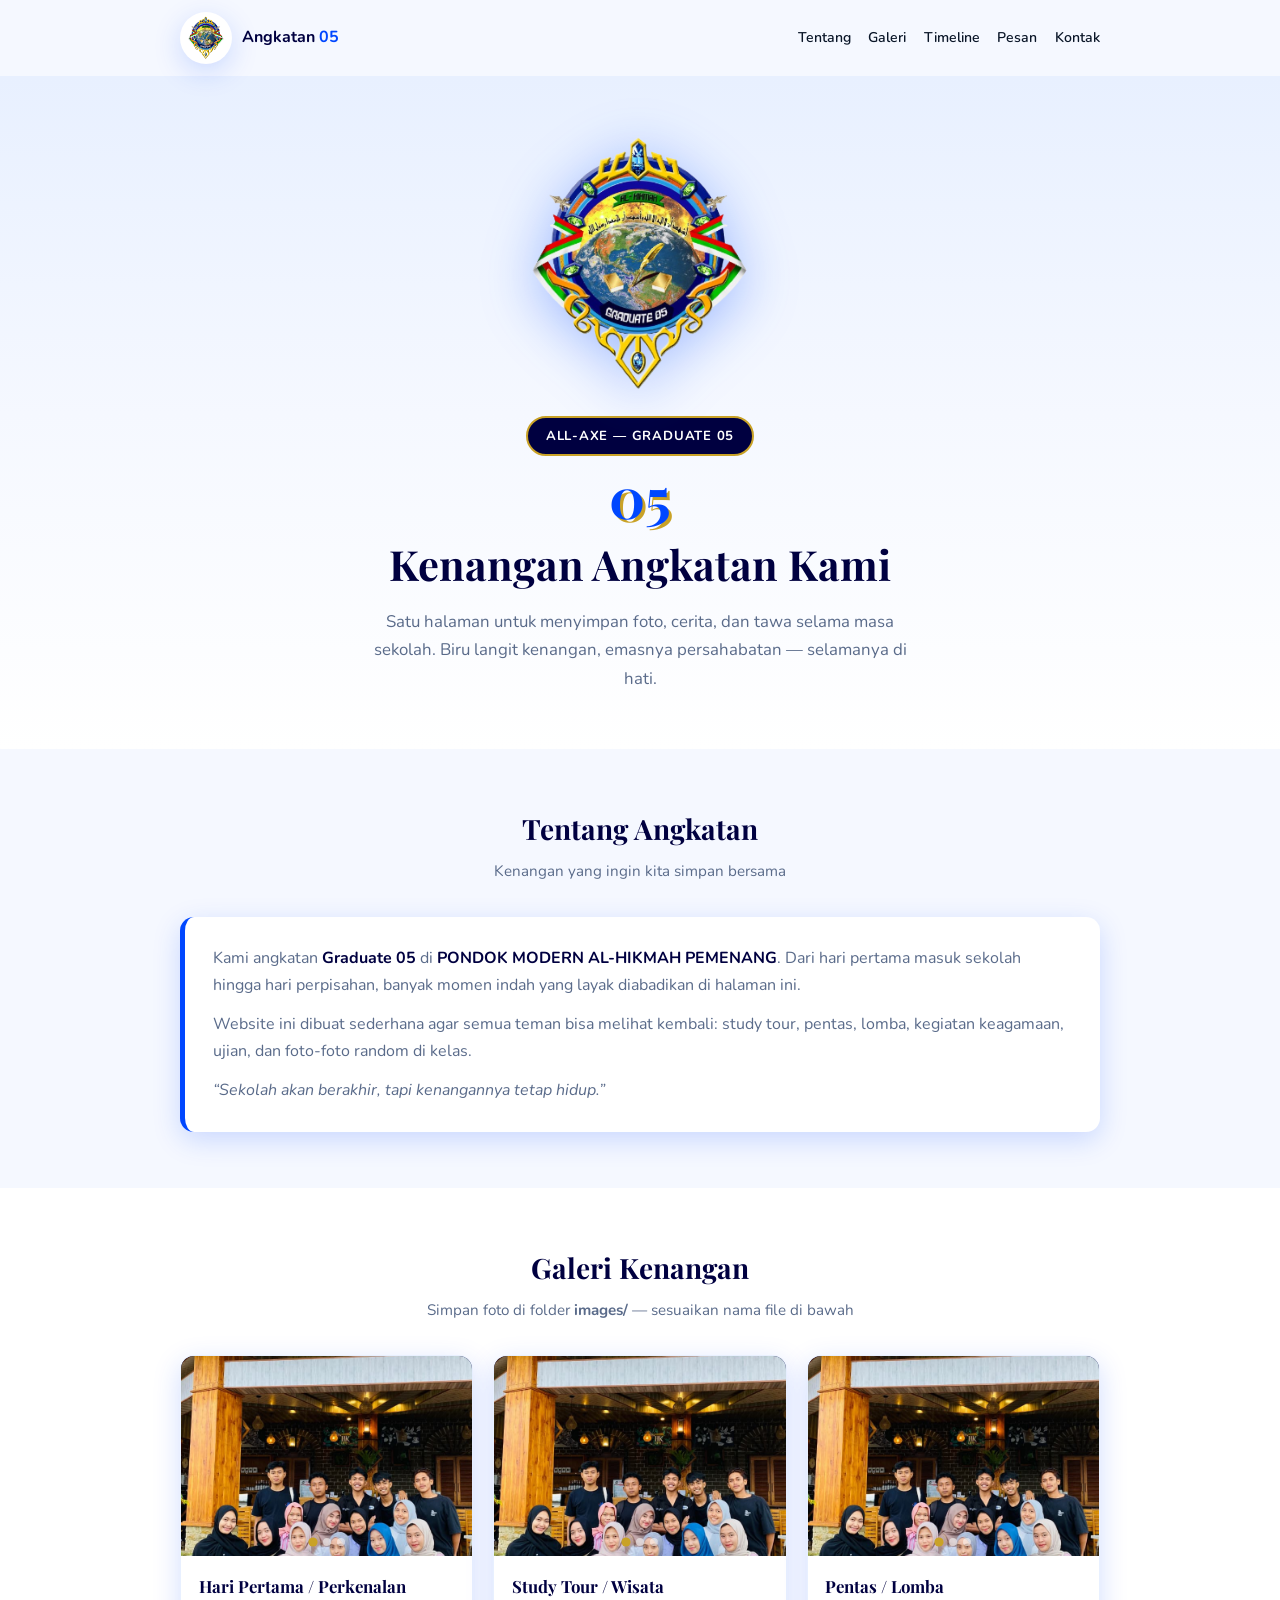
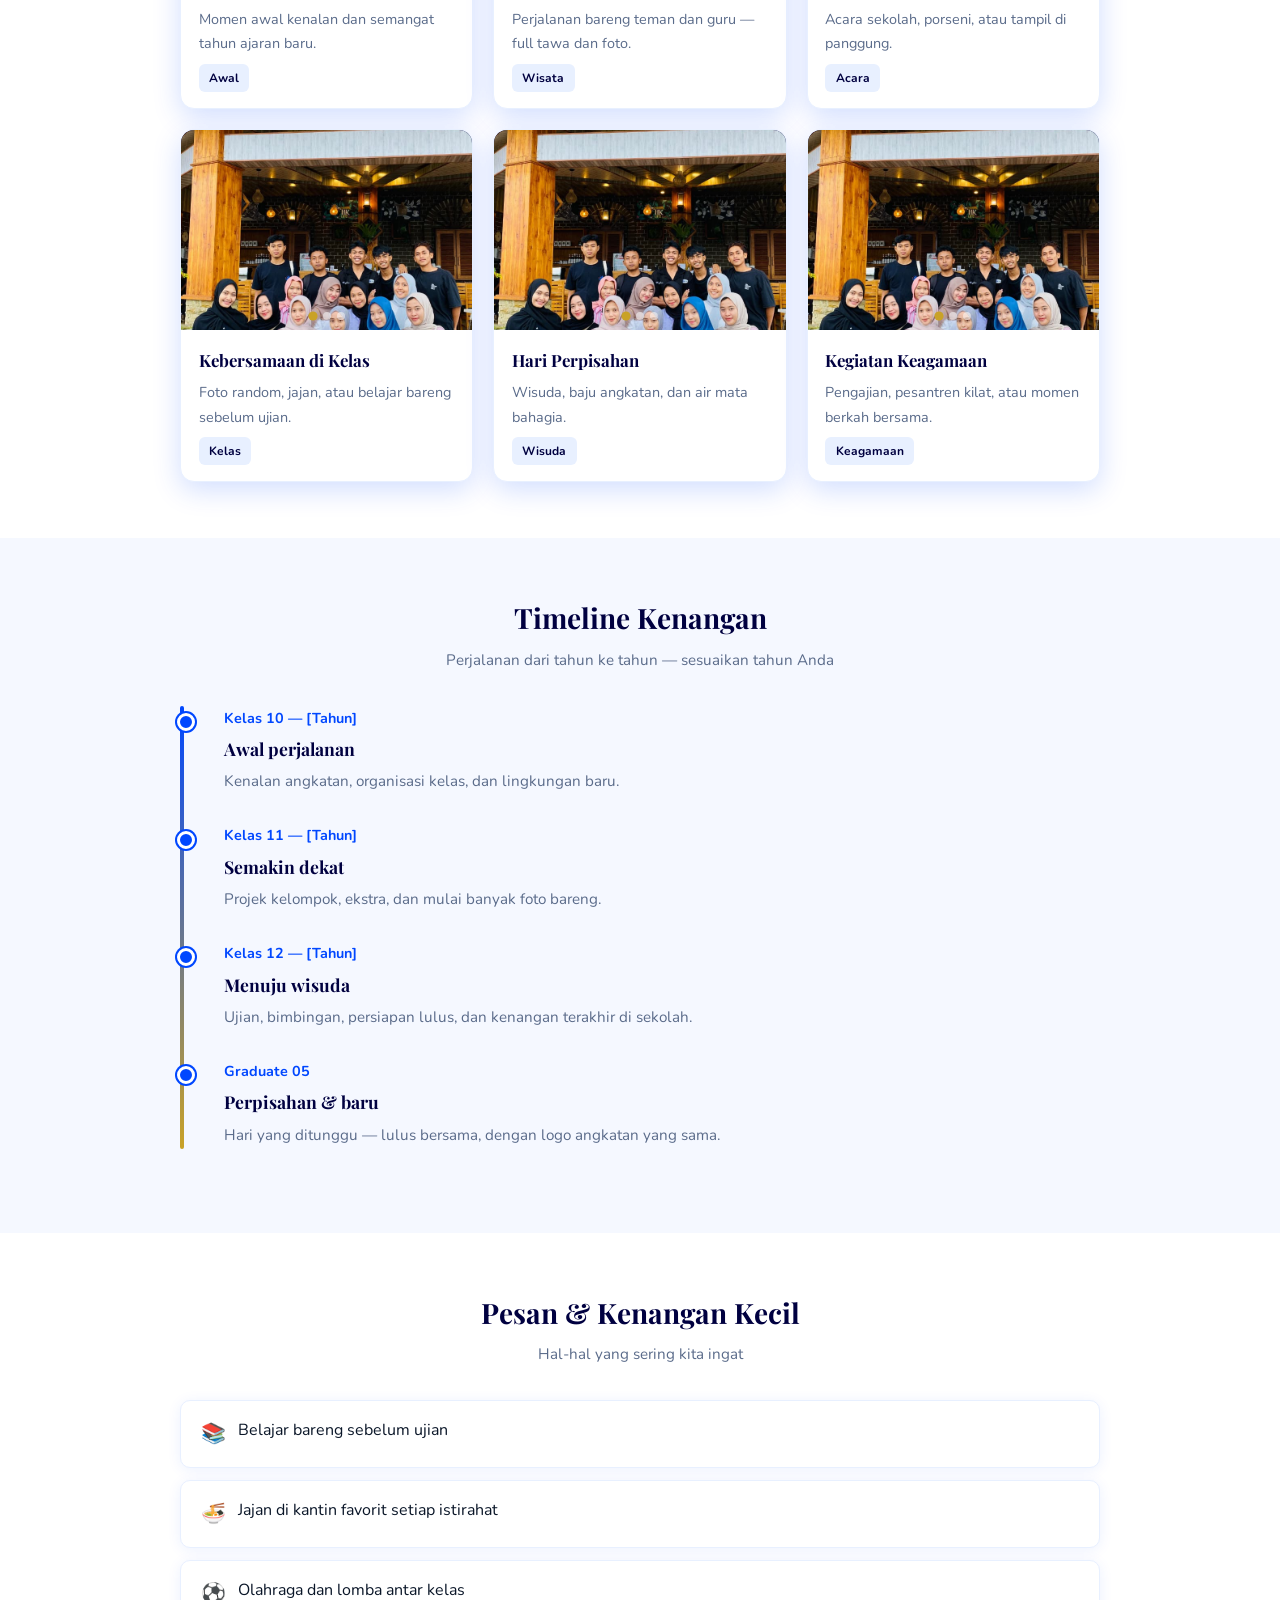
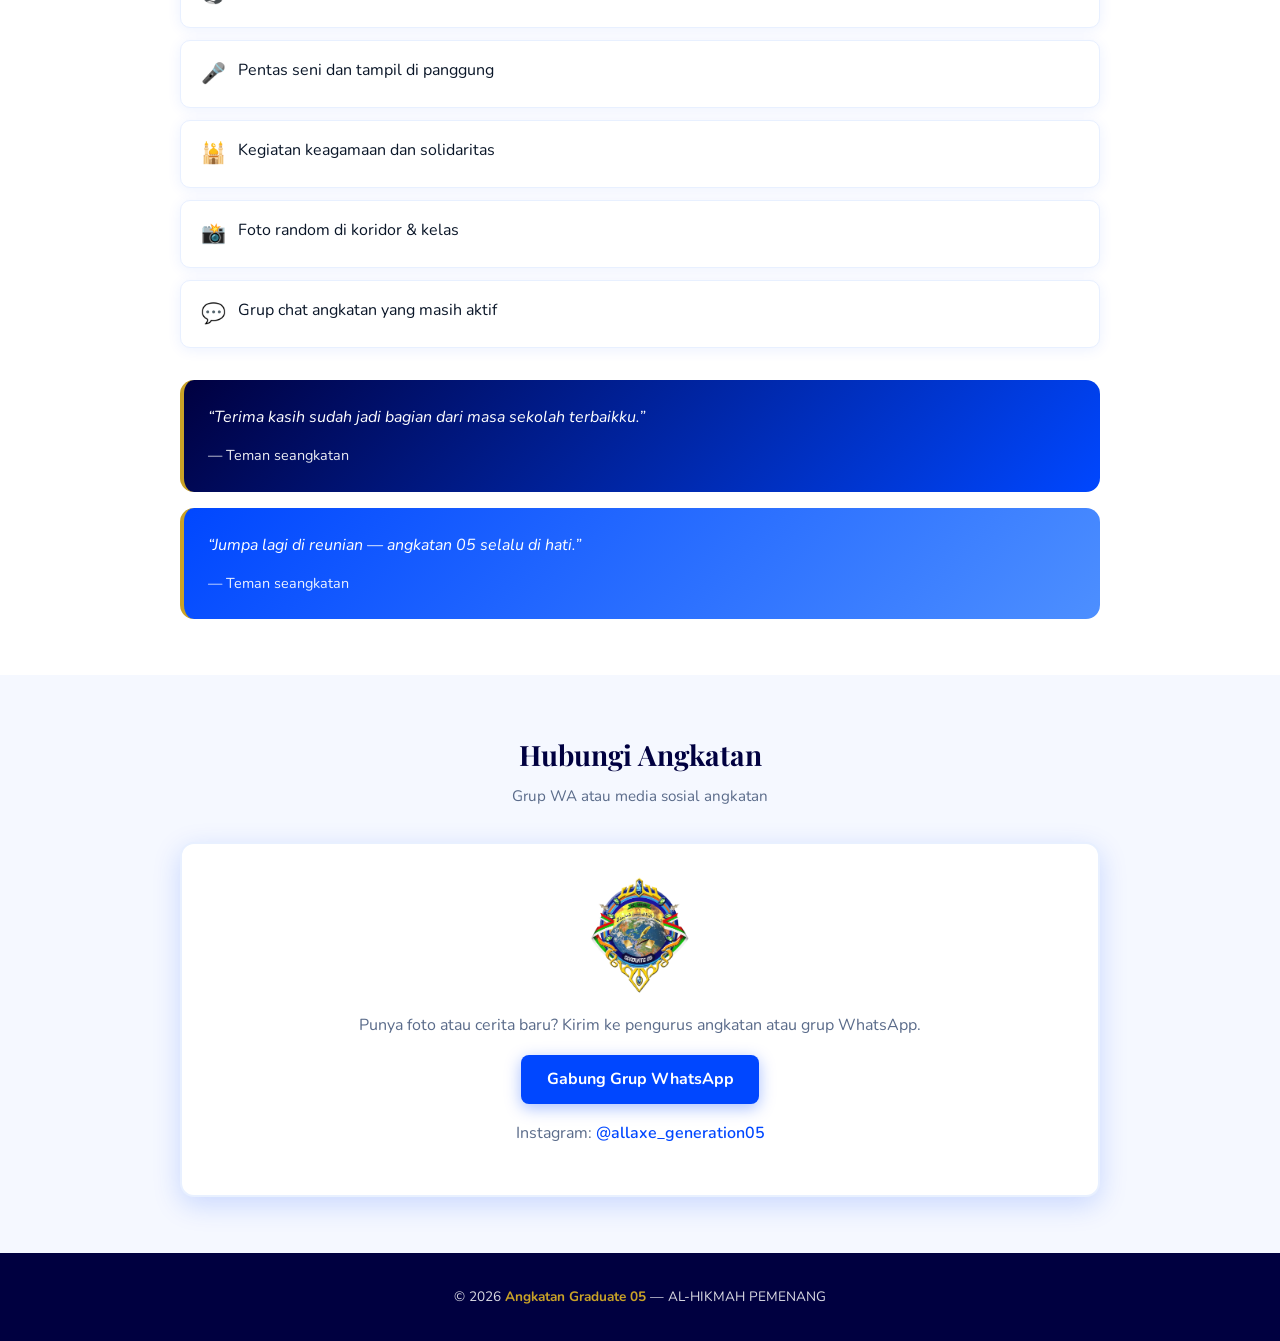
==== index.html @ dd049c87 "rename html to index" ====
<!DOCTYPE html>
<html lang="id">
<head>
  <meta charset="UTF-8" />
  <meta name="viewport" content="width=device-width, initial-scale=1.0" />
  <meta name="description" content="Kenangan Angkatan All-Axe Graduate 05" />
  <title>Kenangan Angkatan All Axe Graduate 05</title>
  <link rel="preconnect" href="https://fonts.googleapis.com" />
  <link rel="preconnect" href="https://fonts.gstatic.com" crossorigin />
  <link href="https://fonts.googleapis.com/css2?family=Playfair+Display:wght@600;700&family=Nunito:wght@400;600;700&display=swap" rel="stylesheet" />
  <style>
    :root {
      --biru-royal: #0047ff;
      --biru-royal-gelap: #0036c4;
      --biru-navy: #000040;
      --biru-muda: #e8f0ff;
      --emas: #c9a227;
      --putih: #ffffff;
      --krem: #f5f8ff;
      --teks: #0a1628;
      --abu: #5a6b8a;
      --bayang: 0 8px 28px rgba(0, 71, 255, 0.18);
      --radius: 14px;
    }

    * { box-sizing: border-box; margin: 0; padding: 0; }
    html { scroll-behavior: smooth; }
    body {
      font-family: "Nunito", system-ui, sans-serif;
      background: var(--krem);
      color: var(--teks);
      line-height: 1.7;
    }
    h1, h2, h3 { font-family: "Playfair Display", Georgia, serif; }
    img { max-width: 100%; display: block; }
    a { color: var(--biru-royal); text-decoration: none; font-weight: 600; }
    a:hover { color: var(--biru-royal-gelap); }

    .container { max-width: 960px; margin: 0 auto; padding: 0 1.25rem; }

    header {
      position: sticky;
      top: 0;
      z-index: 50;
      background: rgba(245, 248, 255, 0.96);
      backdrop-filter: blur(10px);
      border-bottom: 2px solid var(--biru-muda);
    }
    .nav-inner {
      display: flex;
      align-items: center;
      justify-content: space-between;
      padding: 0.75rem 1.25rem;
      max-width: 960px;
      margin: 0 auto;
      flex-wrap: wrap;
      gap: 0.75rem;
    }
    .logo-wrap {
      display: flex;
      align-items: center;
      gap: 0.65rem;
      text-decoration: none;
      color: var(--biru-navy);
    }
    .logo-img {
      width: 52px;
      height: 52px;
      object-fit: contain;
      border-radius: 50%;
      background: var(--putih);
      padding: 4px;
      box-shadow: var(--bayang);
    }
    .logo-text { font-weight: 700; font-size: 1rem; }
    .logo-text strong { color: var(--biru-royal); }
    nav { display: flex; gap: 1.1rem; flex-wrap: wrap; }
    nav a { font-size: 0.88rem; color: var(--teks); font-weight: 600; }
    nav a:hover { color: var(--biru-royal); }

    .hero {
      text-align: center;
      padding: 3.5rem 1.25rem 3.5rem;
      background: linear-gradient(180deg, var(--biru-muda) 0%, var(--krem) 50%, var(--putih) 100%);
    }
    .hero-logo-wrap {
      margin: 0 auto 1.25rem;
      width: min(220px, 60vw);
    }
    .hero-logo {
      width: 100%;
      height: auto;
      object-fit: contain;
      filter: drop-shadow(0 10px 28px rgba(0, 71, 255, 0.35));
    }
    .hero .badge {
      display: inline-block;
      background: var(--biru-navy);
      color: var(--putih);
      padding: 0.4rem 1.1rem;
      border-radius: 999px;
      font-size: 0.82rem;
      font-weight: 700;
      letter-spacing: 0.06em;
      margin-bottom: 0.75rem;
      border: 2px solid var(--emas);
    }
    .hero .tahun {
      font-size: 3.5rem;
      font-weight: 700;
      color: var(--biru-royal);
      text-shadow: 3px 3px 0 var(--emas);
      line-height: 1;
      margin-bottom: 0.35rem;
      font-family: "Playfair Display", serif;
    }
    .hero h1 {
      font-size: clamp(1.85rem, 5vw, 2.6rem);
      color: var(--biru-navy);
      margin-bottom: 0.5rem;
    }
    .hero .sub {
      font-size: 1.05rem;
      color: var(--abu);
      max-width: 540px;
      margin: 0 auto;
    }

    section { padding: 3.5rem 0; }
    section.alt { background: var(--putih); }
    .section-head { text-align: center; margin-bottom: 2rem; }
    .section-head h2 {
      font-size: 1.75rem;
      color: var(--biru-navy);
      margin-bottom: 0.35rem;
    }
    .section-head p { color: var(--abu); font-size: 0.95rem; }

    .intro {
      background: var(--putih);
      padding: 1.75rem;
      border-radius: var(--radius);
      box-shadow: var(--bayang);
      border-left: 5px solid var(--biru-royal);
    }
    .intro p { margin-bottom: 0.75rem; color: var(--abu); }
    .intro p:last-child { margin-bottom: 0; }
    .intro strong { color: var(--biru-navy); }

    .gallery {
      display: grid;
      grid-template-columns: repeat(auto-fill, minmax(260px, 1fr));
      gap: 1.25rem;
    }
    .memory-card {
      background: var(--putih);
      border-radius: var(--radius);
      overflow: hidden;
      box-shadow: var(--bayang);
      border: 1px solid var(--biru-muda);
      transition: transform 0.2s;
    }
    .memory-card:hover { transform: translateY(-5px); }

    /* 1 foto (article biasa) */
    .memory-card > img {
      width: 100%;
      height: 200px;
      object-fit: cover;
      background: var(--biru-muda);
    }

    /* Slider otomatis — foto berganti sendiri */
    .slider-auto {
      position: relative;
      height: 200px;
      background: var(--biru-navy);
      overflow: hidden;
    }
    .slider-auto img {
      position: absolute;
      inset: 0;
      width: 100%;
      height: 100%;
      object-fit: cover;
      opacity: 0;
      transition: opacity 0.8s ease-in-out;
    }
    .slider-auto img.active {
      opacity: 1;
    }
    .slider-dots {
      position: absolute;
      bottom: 10px;
      left: 0;
      right: 0;
      display: flex;
      justify-content: center;
      gap: 6px;
      z-index: 2;
    }
    .slider-dots span {
      width: 8px;
      height: 8px;
      border-radius: 50%;
      background: rgba(255, 255, 255, 0.5);
      transition: background 0.3s;
    }
    .slider-dots span.active {
      background: var(--emas);
      transform: scale(1.15);
    }

    .memory-card .body { padding: 1rem 1.1rem; }
    .memory-card h3 {
      font-size: 1.05rem;
      color: var(--biru-navy);
      margin-bottom: 0.35rem;
    }
    .memory-card p { font-size: 0.9rem; color: var(--abu); }
    .memory-card .tag {
      display: inline-block;
      margin-top: 0.5rem;
      font-size: 0.75rem;
      background: var(--biru-muda);
      color: var(--biru-navy);
      padding: 0.25rem 0.65rem;
      border-radius: 6px;
      font-weight: 700;
    }

    .timeline { position: relative; padding-left: 1.5rem; }
    .timeline::before {
      content: "";
      position: absolute;
      left: 0;
      top: 0;
      bottom: 0;
      width: 4px;
      background: linear-gradient(var(--biru-royal), var(--emas));
      border-radius: 4px;
    }
    .timeline-item {
      position: relative;
      margin-bottom: 1.75rem;
      padding-left: 1.25rem;
    }
    .timeline-item::before {
      content: "";
      position: absolute;
      left: -1.7rem;
      top: 0.45rem;
      width: 12px;
      height: 12px;
      background: var(--biru-royal);
      border: 3px solid var(--putih);
      border-radius: 50%;
      box-shadow: 0 0 0 2px var(--biru-royal);
    }
    .timeline-item .year {
      font-weight: 700;
      color: var(--biru-royal);
      font-size: 0.9rem;
      margin-bottom: 0.25rem;
    }
    .timeline-item h3 {
      font-size: 1.1rem;
      color: var(--biru-navy);
      margin-bottom: 0.35rem;
    }
    .timeline-item p { color: var(--abu); font-size: 0.95rem; }

    .list-memories { list-style: none; display: grid; gap: 0.75rem; }
    .list-memories li {
      background: var(--putih);
      padding: 1rem 1.25rem;
      border-radius: 10px;
      box-shadow: 0 2px 14px rgba(0, 71, 255, 0.08);
      display: flex;
      gap: 0.75rem;
      align-items: flex-start;
      border: 1px solid var(--biru-muda);
    }
    .list-memories .icon { font-size: 1.25rem; flex-shrink: 0; }

    .quotes { display: grid; gap: 1rem; margin-top: 2rem; }
    .quote-box {
      background: linear-gradient(135deg, var(--biru-navy) 0%, var(--biru-royal) 100%);
      color: var(--putih);
      padding: 1.5rem;
      border-radius: var(--radius);
      font-style: italic;
      border-left: 4px solid var(--emas);
    }
    .quote-box.alt {
      background: linear-gradient(135deg, var(--biru-royal) 0%, #4d8fff 100%);
    }
    .quote-box cite {
      display: block;
      margin-top: 0.75rem;
      font-style: normal;
      font-size: 0.9rem;
      opacity: 0.92;
    }

    .contact-box {
      text-align: center;
      background: var(--putih);
      padding: 2rem;
      border-radius: var(--radius);
      box-shadow: var(--bayang);
      border: 2px solid var(--biru-muda);
    }
    .contact-box p { color: var(--abu); margin-bottom: 1rem; }
    .contact-logo {
      width: 100px;
      margin: 0 auto 1rem;
      opacity: 0.95;
    }
    .btn {
      display: inline-block;
      background: var(--biru-royal);
      color: var(--putih);
      padding: 0.7rem 1.6rem;
      border-radius: 8px;
      font-weight: 700;
      box-shadow: 0 4px 16px rgba(0, 71, 255, 0.35);
    }
    .btn:hover {
      background: var(--biru-royal-gelap);
      color: var(--putih);
      text-decoration: none;
    }

    footer {
      text-align: center;
      padding: 2rem 1rem;
      font-size: 0.85rem;
      background: var(--biru-navy);
      color: rgba(255,255,255,0.85);
    }
    footer strong { color: var(--emas); }
  </style>
</head>
<body>

  <header>
    <div class="nav-inner">
      <a href="#" class="logo-wrap">
        <img src="logo2.png" alt="Logo All-Axe Graduate 05" class="logo-img" />
        <span class="logo-text">Angkatan <strong>05</strong></span>
      </a>
      <nav>
        <a href="#tentang">Tentang</a>
        <a href="#galeri">Galeri</a>
        <a href="#timeline">Timeline</a>
        <a href="#pesan">Pesan</a>
        <a href="#kontak">Kontak</a>
      </nav>
    </div>
  </header>

  <section class="hero">
    <div class="hero-logo-wrap">
      <img src="logo2.png" alt="Logo All-Axe Graduate 05" class="hero-logo" />
    </div>
    <span class="badge">ALL-AXE — GRADUATE 05</span>
    <p class="tahun">05</p>
    <h1>Kenangan Angkatan Kami</h1>
    <p class="sub">
      Satu halaman untuk menyimpan foto, cerita, dan tawa selama masa sekolah.
      Biru langit kenangan, emasnya persahabatan — selamanya di hati.
    </p>
  </section>

  <section id="tentang">
    <div class="container">
      <div class="section-head">
        <h2>Tentang Angkatan</h2>
        <p>Kenangan yang ingin kita simpan bersama</p>
      </div>
      <div class="intro">
        <p>
          Kami angkatan <strong>Graduate 05</strong> di <strong>PONDOK MODERN AL-HIKMAH PEMENANG</strong>.
          Dari hari pertama masuk sekolah hingga hari perpisahan, banyak momen indah
          yang layak diabadikan di halaman ini.
        </p>
        <p>
          Website ini dibuat sederhana agar semua teman bisa melihat kembali:
          study tour, pentas, lomba, kegiatan keagamaan, ujian, dan foto-foto random di kelas.
        </p>
        <p><em>“Sekolah akan berakhir, tapi kenangannya tetap hidup.”</em></p>
      </div>
    </div>
  </section>

  <section id="galeri" class="alt">
    <div class="container">
      <div class="section-head">
        <h2>Galeri Kenangan</h2>
        <p>Simpan foto di folder <strong>images/</strong> — sesuaikan nama file di bawah</p>
      </div>
      <div class="gallery">

        <article class="memory-card">
          <div class="slider-auto" data-slider-auto data-interval="3000">
            <img src="tourims.jpeg" alt="Study tour 1" class="active" />
            <img src="bukber.jpeg" alt="Study tour 2" />
            <img src="graduate.jpeg" alt="Study tour 3" />
            <div class="slider-dots"></div>
          </div>
          <div class="body">
            <h3>Hari Pertama / Perkenalan</h3>
            <p>Momen awal kenalan dan semangat tahun ajaran baru.</p>
            <span class="tag">Awal</span>
          </div>
        </article>

        <!-- Study Tour: foto berganti sendiri setiap 3 detik -->
        <article class="memory-card">
          <div class="slider-auto" data-slider-auto data-interval="3000">
            <img src="tourims.jpeg" alt="Study tour 1" class="active" />
            <img src="bukber.jpeg" alt="Study tour 2" />
            <img src="graduate.jpeg" alt="Study tour 3" />
            <div class="slider-dots"></div>
          </div>
          <div class="body">
            <h3>Study Tour / Wisata</h3>
            <p>Perjalanan bareng teman dan guru — full tawa dan foto.</p>
            <span class="tag">Wisata</span>
          </div>
        </article>

        <article class="memory-card">
          <div class="slider-auto" data-slider-auto data-interval="3000">
            <img src="tourims.jpeg" alt="Study tour 1" class="active" />
            <img src="bukber.jpeg" alt="Study tour 2" />
            <img src="graduate.jpeg" alt="Study tour 3" />
            <div class="slider-dots"></div>
          </div>
          <div class="body">
            <h3>Pentas / Lomba</h3>
            <p>Acara sekolah, porseni, atau tampil di panggung.</p>
            <span class="tag">Acara</span>
          </div>
        </article>

        <article class="memory-card">
          <div class="slider-auto" data-slider-auto data-interval="3000">
            <img src="tourims.jpeg" alt="Study tour 1" class="active" />
            <img src="bukber.jpeg" alt="Study tour 2" />
            <img src="graduate.jpeg" alt="Study tour 3" />
            <div class="slider-dots"></div>
          </div>
          <div class="body">
            <h3>Kebersamaan di Kelas</h3>
            <p>Foto random, jajan, atau belajar bareng sebelum ujian.</p>
            <span class="tag">Kelas</span>
          </div>
        </article>

        <article class="memory-card">
          <div class="slider-auto" data-slider-auto data-interval="3000">
            <img src="tourims.jpeg" alt="Study tour 1" class="active" />
            <img src="bukber.jpeg" alt="Study tour 2" />
            <img src="graduate.jpeg" alt="Study tour 3" />
            <div class="slider-dots"></div>
          </div>
          <div class="body">
            <h3>Hari Perpisahan</h3>
            <p>Wisuda, baju angkatan, dan air mata bahagia.</p>
            <span class="tag">Wisuda</span>
          </div>
        </article>

        <article class="memory-card">
          <div class="slider-auto" data-slider-auto data-interval="3000">
            <img src="tourims.jpeg" alt="Study tour 1" class="active" />
            <img src="bukber.jpeg" alt="Study tour 2" />
            <img src="graduate.jpeg" alt="Study tour 3" />
            <div class="slider-dots"></div>
          </div>
          <div class="body">
            <h3>Kegiatan Keagamaan</h3>
            <p>Pengajian, pesantren kilat, atau momen berkah bersama.</p>
            <span class="tag">Keagamaan</span>
          </div>
        </article>

      </div>
    </div>
  </section>

  <section id="timeline">
    <div class="container">
      <div class="section-head">
        <h2>Timeline Kenangan</h2>
        <p>Perjalanan dari tahun ke tahun — sesuaikan tahun Anda</p>
      </div>
      <div class="timeline">
        <div class="timeline-item">
          <div class="year">Kelas 10 — [Tahun]</div>
          <h3>Awal perjalanan</h3>
          <p>Kenalan angkatan, organisasi kelas, dan lingkungan baru.</p>
        </div>
        <div class="timeline-item">
          <div class="year">Kelas 11 — [Tahun]</div>
          <h3>Semakin dekat</h3>
          <p>Projek kelompok, ekstra, dan mulai banyak foto bareng.</p>
        </div>
        <div class="timeline-item">
          <div class="year">Kelas 12 — [Tahun]</div>
          <h3>Menuju wisuda</h3>
          <p>Ujian, bimbingan, persiapan lulus, dan kenangan terakhir di sekolah.</p>
        </div>
        <div class="timeline-item">
          <div class="year">Graduate 05</div>
          <h3>Perpisahan &amp; baru</h3>
          <p>Hari yang ditunggu — lulus bersama, dengan logo angkatan yang sama.</p>
        </div>
      </div>
    </div>
  </section>

  <section id="pesan" class="alt">
    <div class="container">
      <div class="section-head">
        <h2>Pesan &amp; Kenangan Kecil</h2>
        <p>Hal-hal yang sering kita ingat</p>
      </div>
      <ul class="list-memories">
        <li><span class="icon">📚</span> Belajar bareng sebelum ujian</li>
        <li><span class="icon">🍜</span> Jajan di kantin favorit setiap istirahat</li>
        <li><span class="icon">⚽</span> Olahraga dan lomba antar kelas</li>
        <li><span class="icon">🎤</span> Pentas seni dan tampil di panggung</li>
        <li><span class="icon">🕌</span> Kegiatan keagamaan dan solidaritas</li>
        <li><span class="icon">📸</span> Foto random di koridor &amp; kelas</li>
        <li><span class="icon">💬</span> Grup chat angkatan yang masih aktif</li>
      </ul>
      <div class="quotes">
        <blockquote class="quote-box">
          “Terima kasih sudah jadi bagian dari masa sekolah terbaikku.”
          <cite>— Teman seangkatan</cite>
        </blockquote>
        <blockquote class="quote-box alt">
          “Jumpa lagi di reunian — angkatan 05 selalu di hati.”
          <cite>— Teman seangkatan</cite>
        </blockquote>
      </div>
    </div>
  </section>

  <section id="kontak">
    <div class="container">
      <div class="section-head">
        <h2>Hubungi Angkatan</h2>
        <p>Grup WA atau media sosial angkatan</p>
      </div>
      <div class="contact-box">
        <img src="logo2.png" alt="" class="contact-logo" />
        <p>
          Punya foto atau cerita baru? Kirim ke pengurus angkatan atau grup WhatsApp.
        </p>
        <a class="btn" href="https://chat.whatsapp.com/[LINK-GRUP-WA]" target="_blank" rel="noopener">
          Gabung Grup WhatsApp
        </a>
        <p style="margin-top: 1rem;">
          Instagram:
          <a href="https://www.instagram.com/allaxe_generation05?igsh=NnE1MzN6NWh0dDlt" target="_blank">@allaxe_generation05</a>
        </p>
      </div>
    </div>
  </section>

  <footer>
    © 2026 <strong>Angkatan Graduate 05</strong> — AL-HIKMAH PEMENANG
  </footer>

  <script>
    document.querySelectorAll("[data-slider-auto]").forEach(function (slider) {
      var imgs = slider.querySelectorAll("img");
      var dotsWrap = slider.querySelector(".slider-dots");
      var index = 0;
      var interval = parseInt(slider.getAttribute("data-interval"), 10) || 3000;

      if (imgs.length <= 1) return;

      imgs.forEach(function (_, i) {
        var dot = document.createElement("span");
        if (i === 0) dot.classList.add("active");
        dotsWrap.appendChild(dot);
      });
      var dots = dotsWrap.querySelectorAll("span");

      function show(i) {
        imgs.forEach(function (img, n) {
          img.classList.toggle("active", n === i);
        });
        dots.forEach(function (dot, n) {
          dot.classList.toggle("active", n === i);
        });
        index = i;
      }

      setInterval(function () {
        show((index + 1) % imgs.length);
      }, interval);
    });
  </script>
</body>
</html>
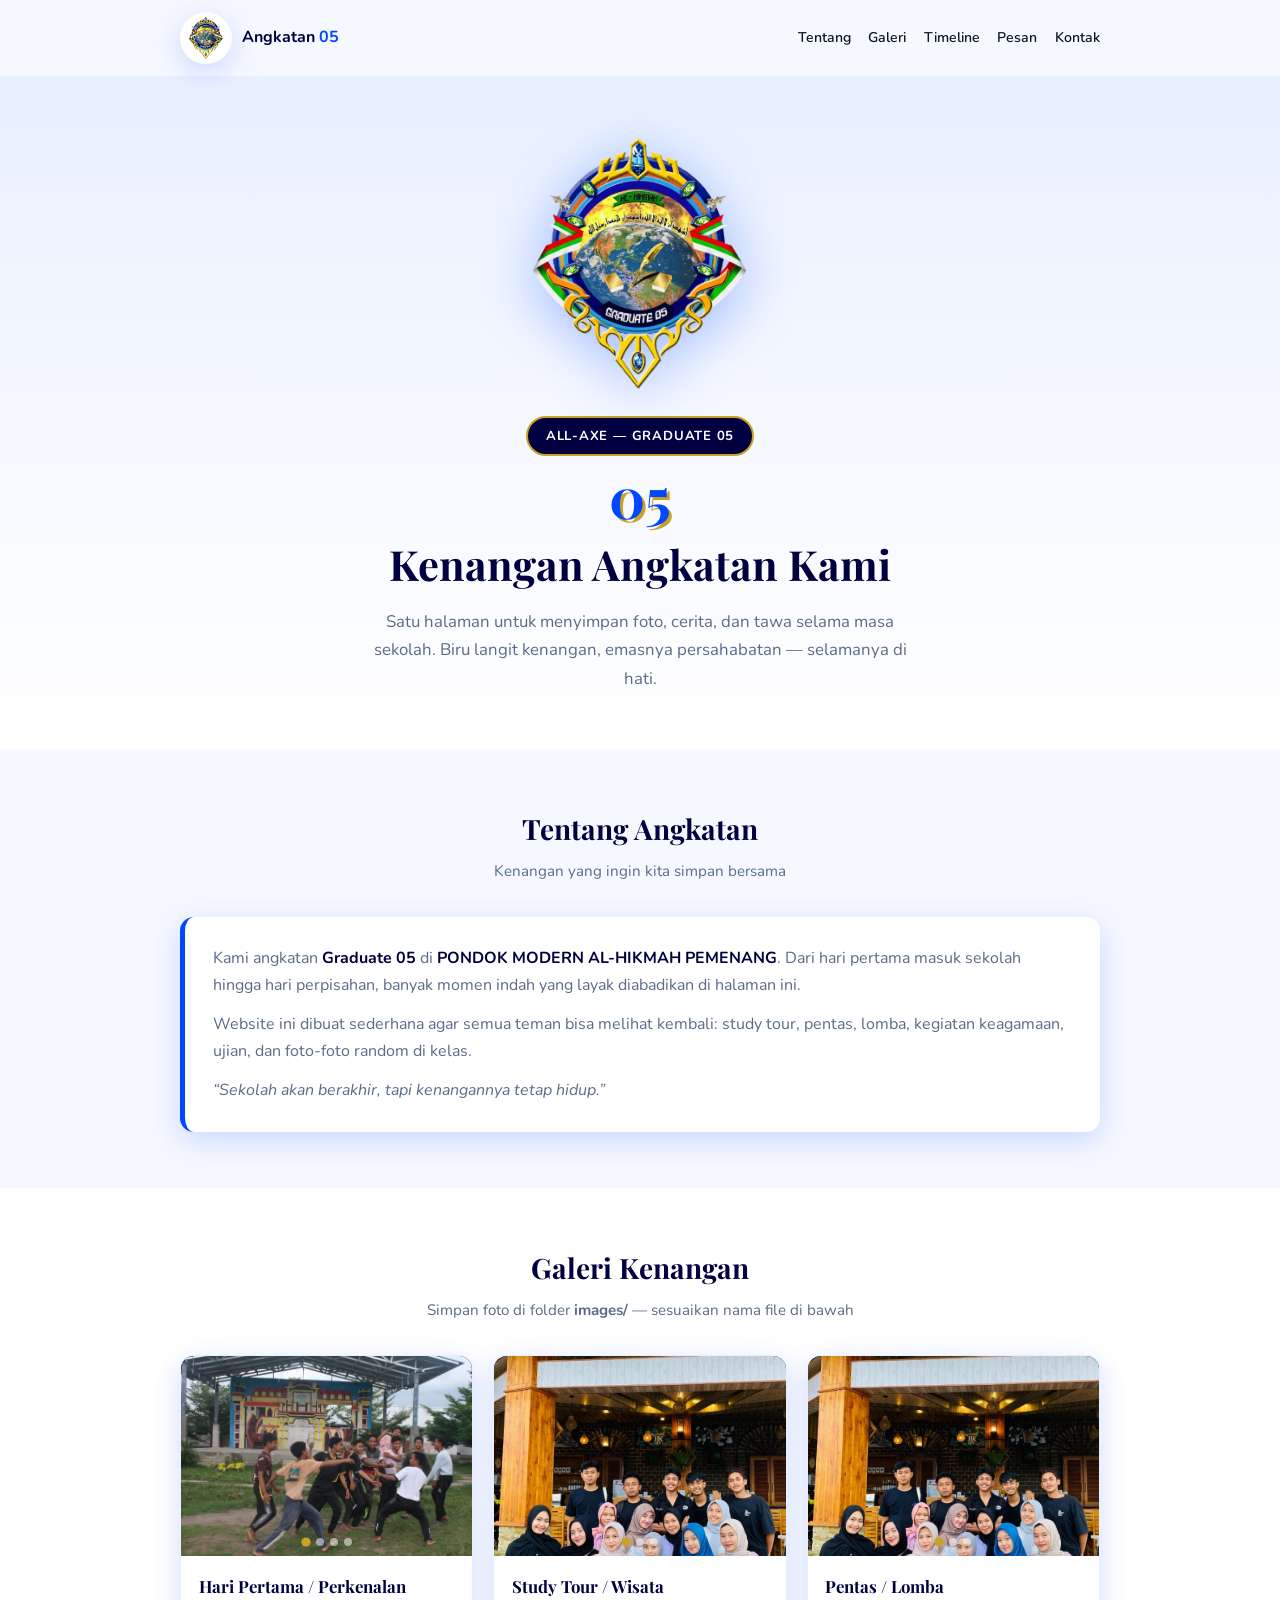
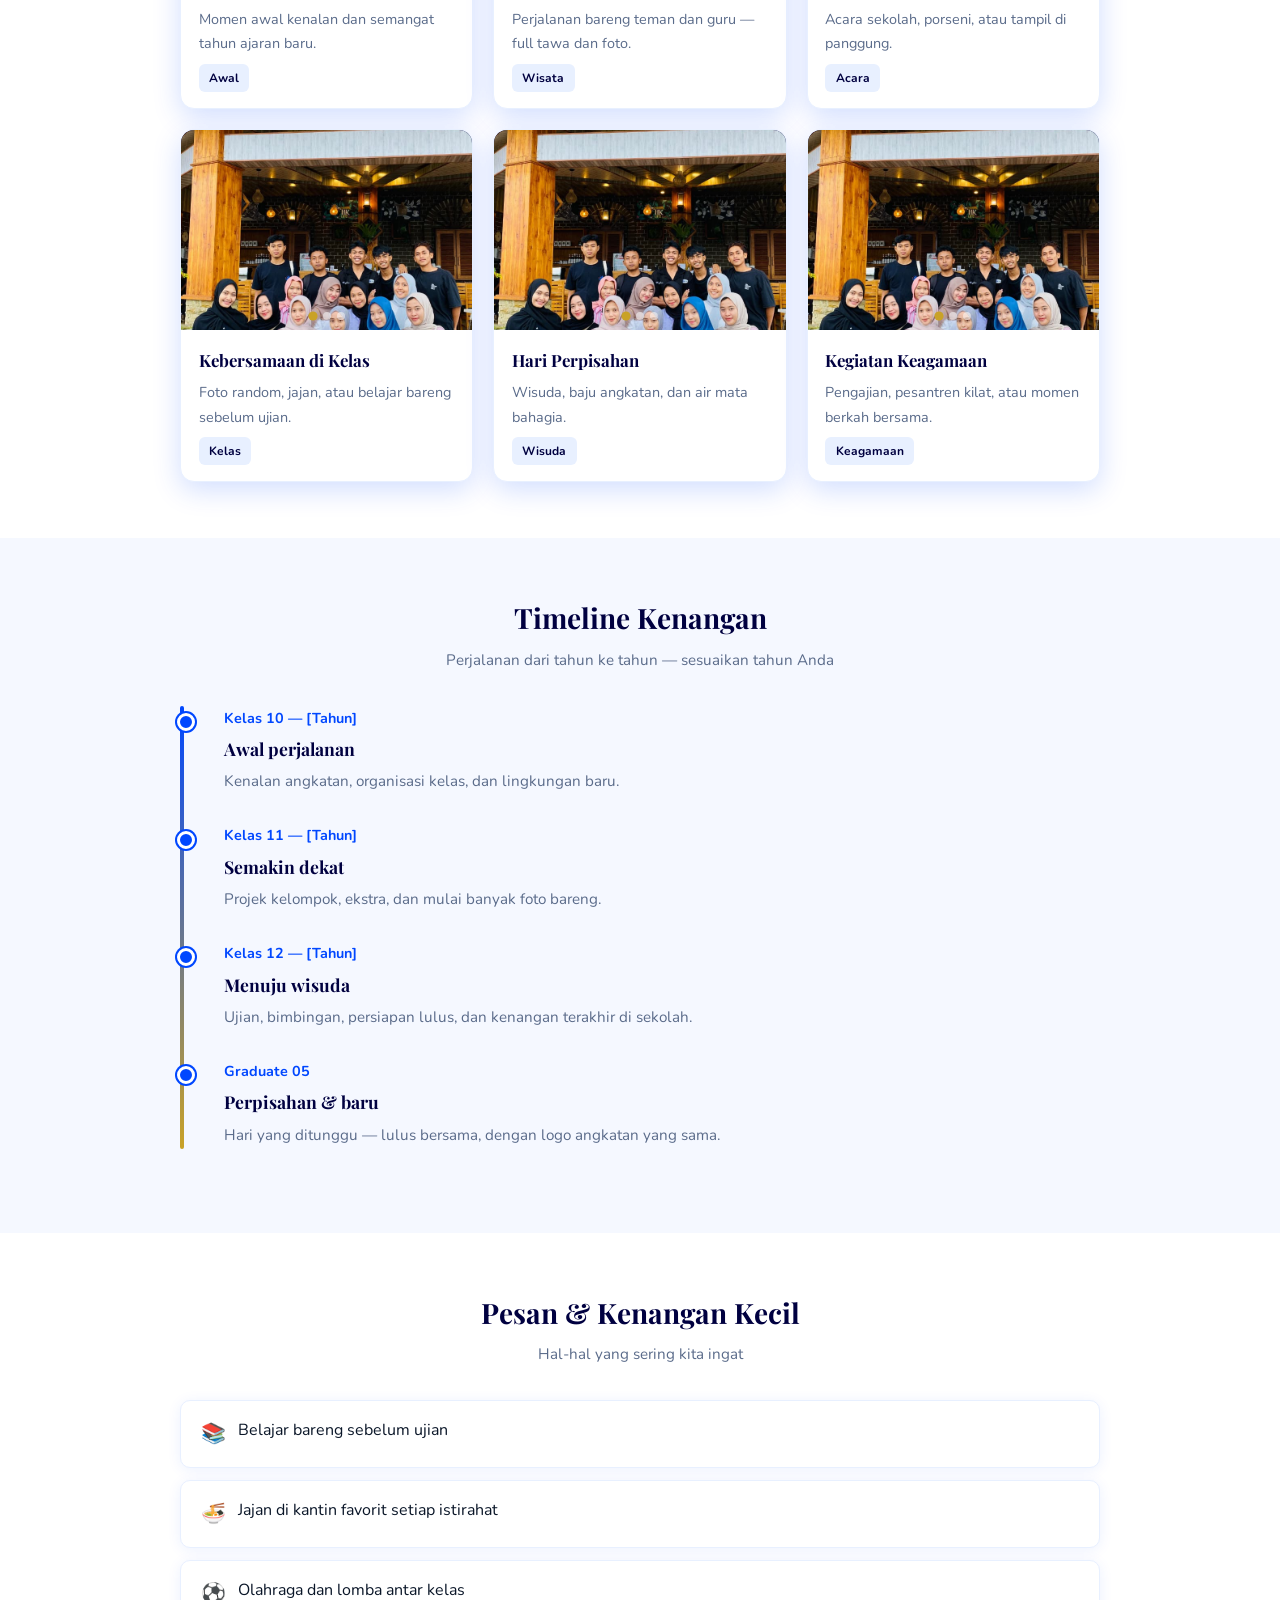
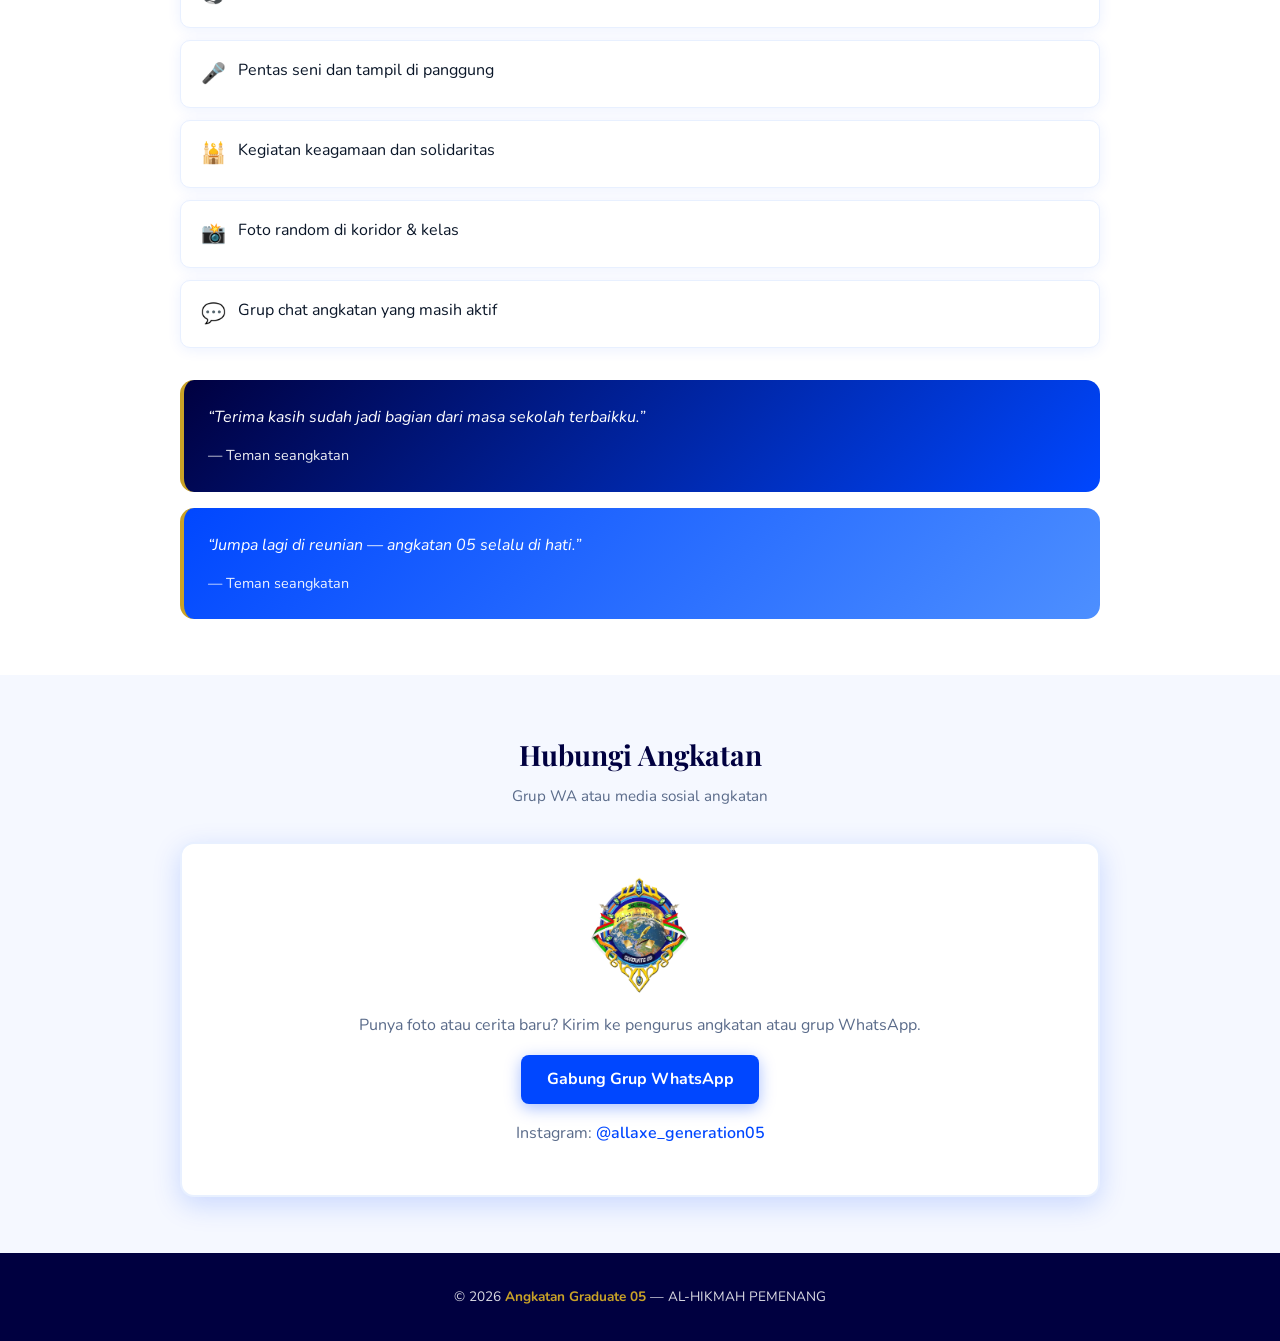
==== commit 98fbe5bf: "change a fictures" ====
--- a/index.html
+++ b/index.html
@@ -404,9 +404,10 @@
 
         <article class="memory-card">
           <div class="slider-auto" data-slider-auto data-interval="3000">
-            <img src="tourims.jpeg" alt="Study tour 1" class="active" />
-            <img src="bukber.jpeg" alt="Study tour 2" />
-            <img src="graduate.jpeg" alt="Study tour 3" />
+            <img src="jurit1.jpeg" alt="Study tour 1" class="active" />
+            <img src="jurit2.jpeg" alt="Study tour 2" />
+            <img src="jurit3.jpeg" alt="Study tour 3" />
+            <img src="jurit4.jpeg" alt="Study tour 4" />
             <div class="slider-dots"></div>
           </div>
           <div class="body">
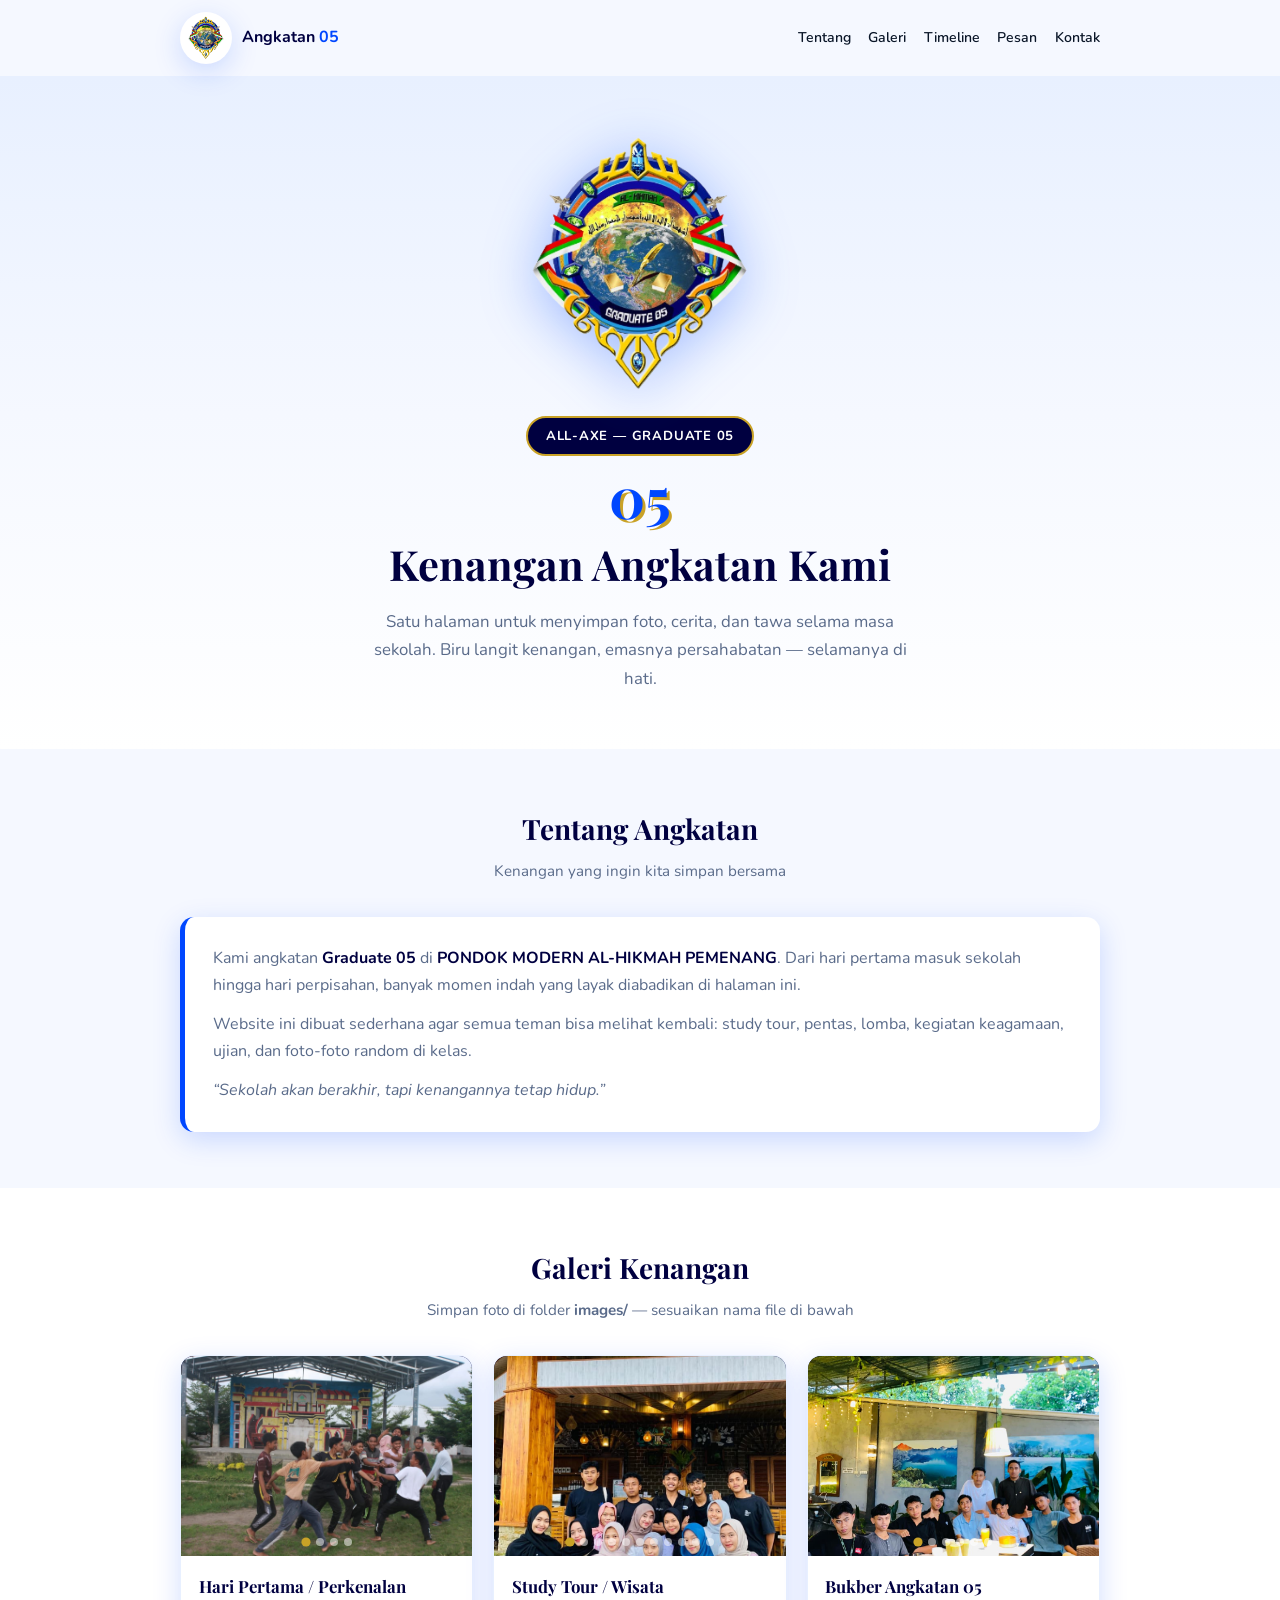
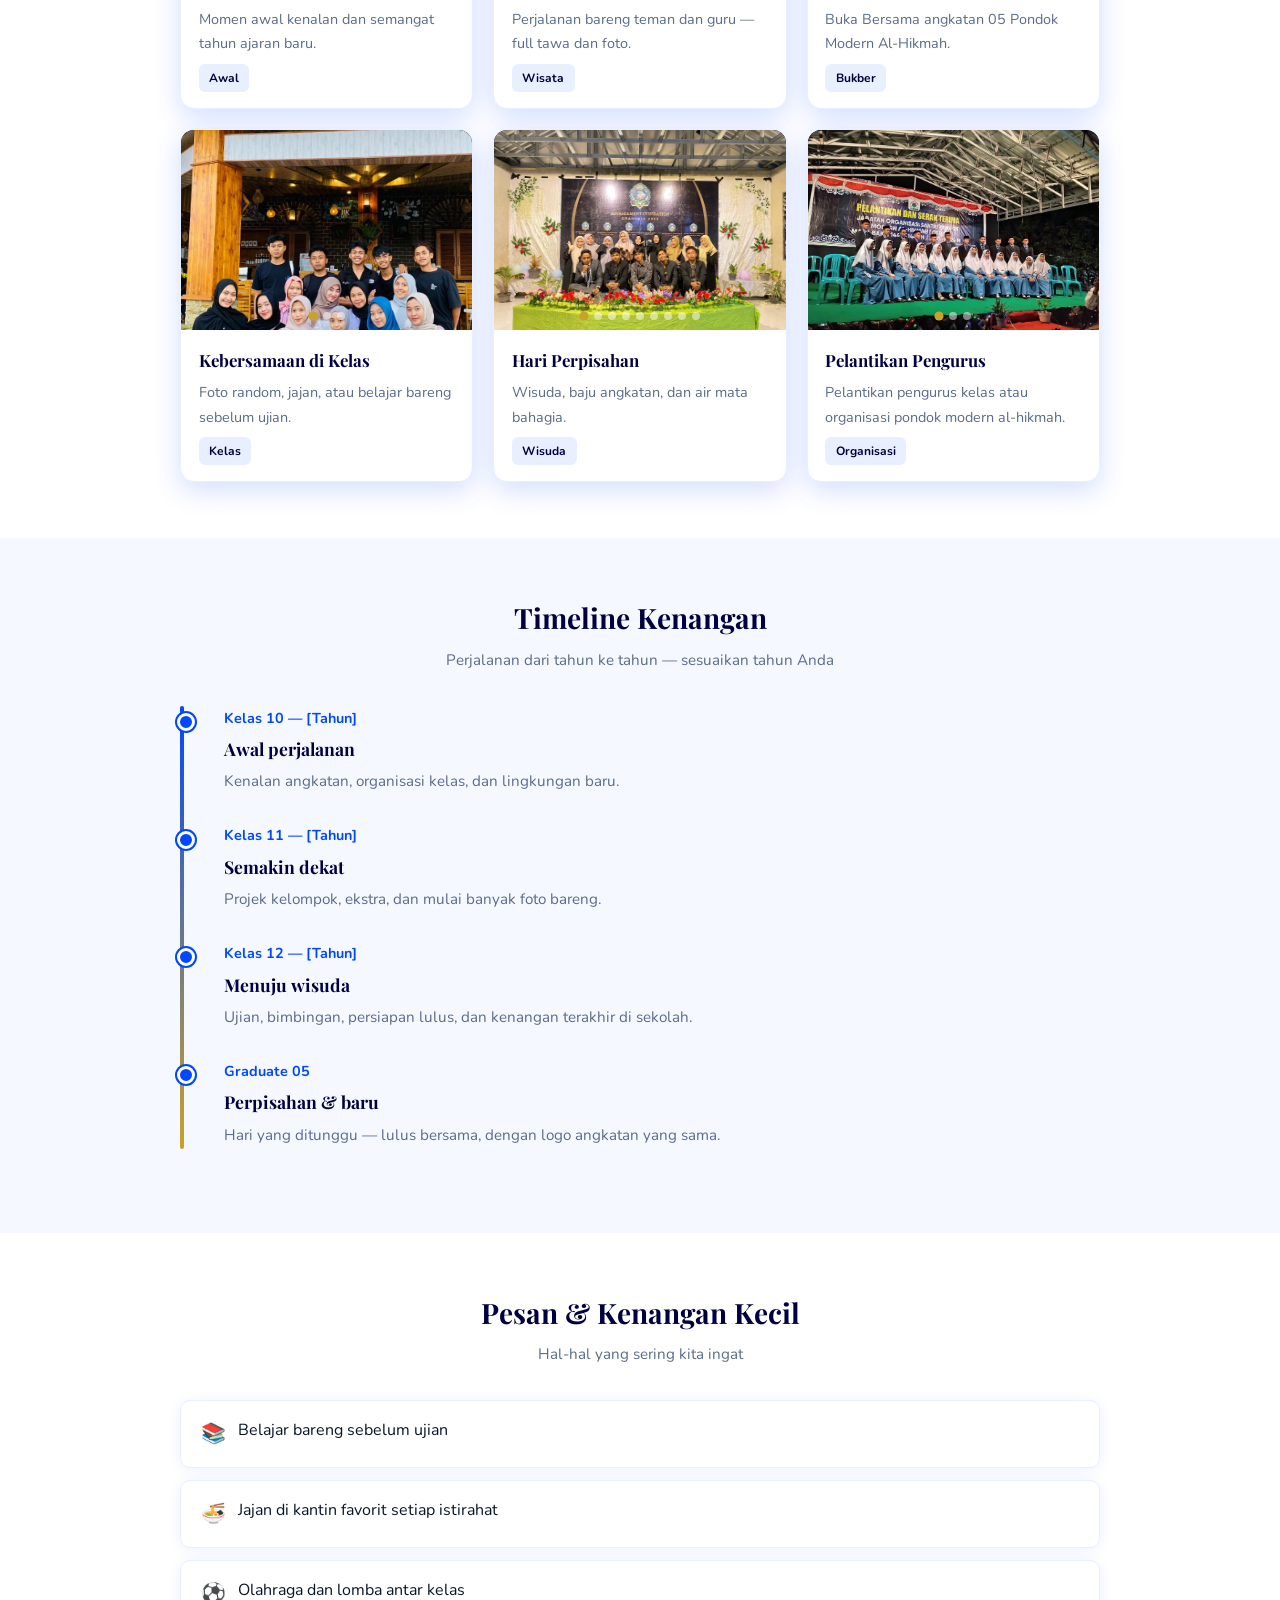
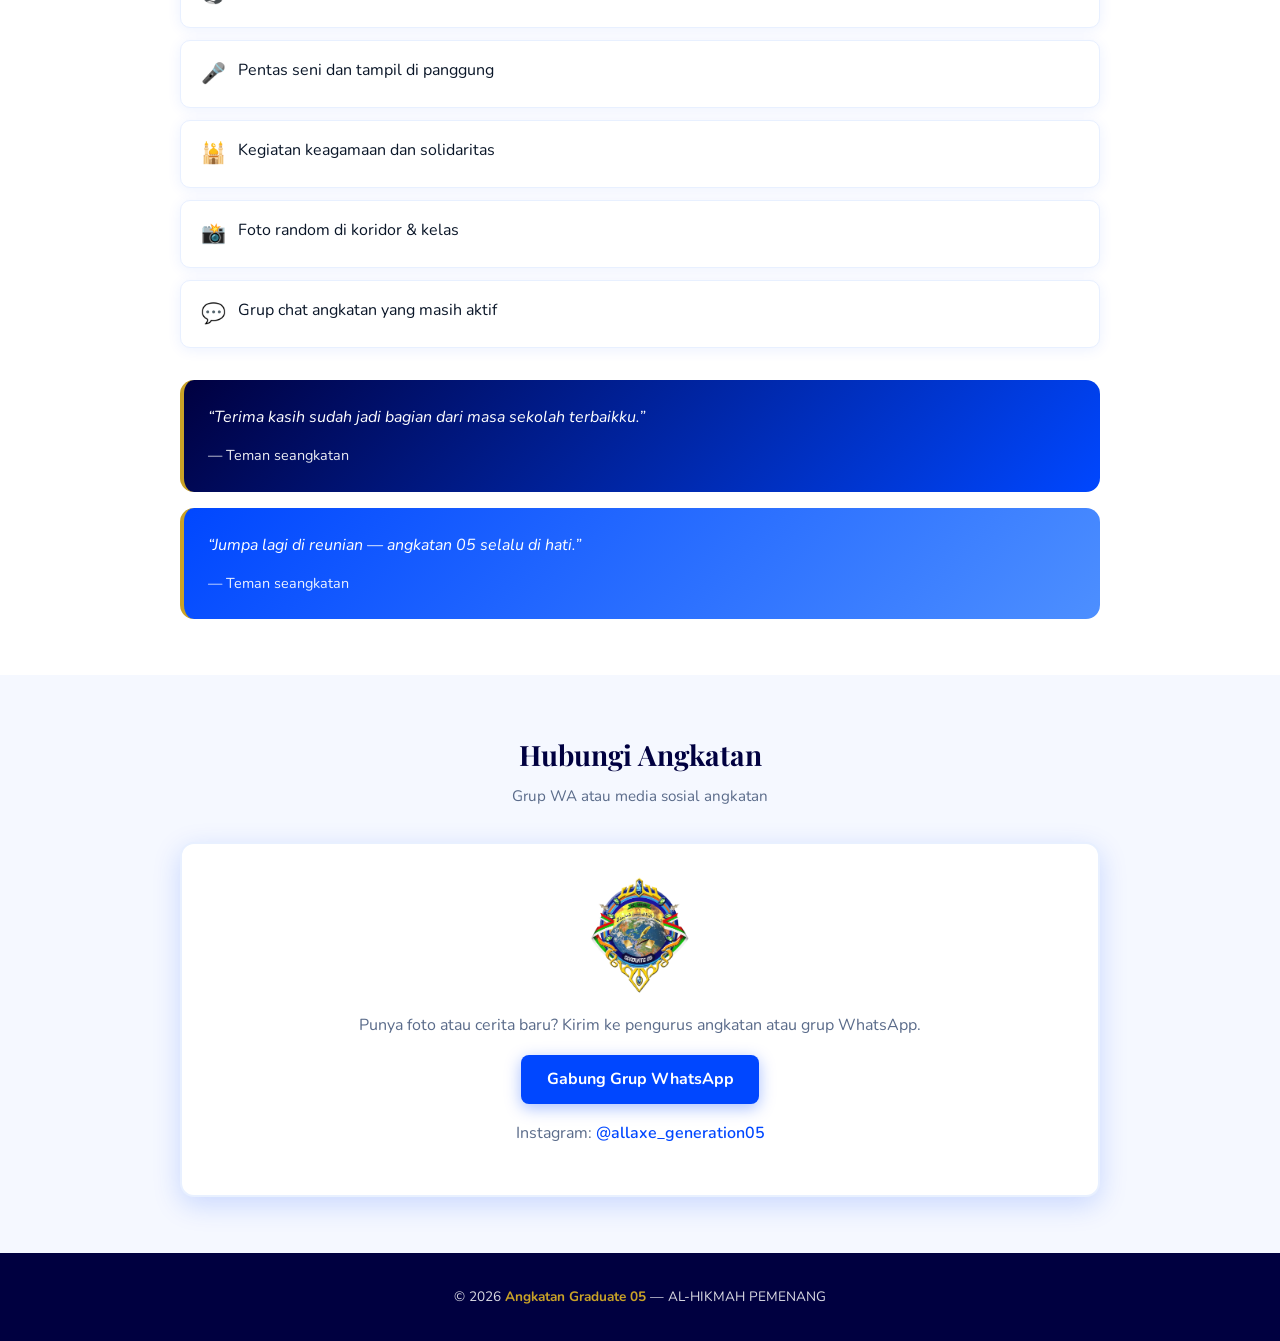
==== commit 39048f16: "change to-2" ====
--- a/index.html
+++ b/index.html
@@ -401,13 +401,12 @@
         <p>Simpan foto di folder <strong>images/</strong> — sesuaikan nama file di bawah</p>
       </div>
       <div class="gallery">
-
         <article class="memory-card">
           <div class="slider-auto" data-slider-auto data-interval="3000">
-            <img src="jurit1.jpeg" alt="Study tour 1" class="active" />
-            <img src="jurit2.jpeg" alt="Study tour 2" />
-            <img src="jurit3.jpeg" alt="Study tour 3" />
-            <img src="jurit4.jpeg" alt="Study tour 4" />
+            <img src="jurit1.jpeg" alt="Hari Pertama 1" class="active" />
+            <img src="jurit2.jpeg" alt="Hari Pertama 2" />
+            <img src="jurit3.jpeg" alt="Hari Pertama 3" />
+            <img src="jurit4.jpeg" alt="Hari Pertama 4" />
             <div class="slider-dots"></div>
           </div>
           <div class="body">
@@ -418,6 +417,45 @@
         </article>
 
         <!-- Study Tour: foto berganti sendiri setiap 3 detik -->
+        <article class="memory-card">
+          <div class="slider-auto" data-slider-auto data-interval="3000">
+            <img src="tourism.jpeg" alt="Study tour 1" class="active" />
+            <img src="tourism1.jpeg" alt="Study tour 2" />
+            <img src="tourism2.jpeg" alt="Study tour 3" />
+            <img src="tourism3.jpeg" alt="Study tour 4" />
+            <img src="tourism4.jpeg" alt="Study tour 5" />
+            <img src="tourism5.jpeg" alt="Study tour 6" />
+            <img src="tourism6.jpeg" alt="Study tour 7" />
+            <img src="tourism7.jpeg" alt="Study tour 8" />
+            <img src="tourism8.jpeg" alt="Study tour 9" />
+            <img src="tourism9.jpeg" alt="Study tour 10" />
+            <img src="tourism10.jpeg" alt="Study tour 11" />
+            <div class="slider-dots"></div>
+          </div>
+          <div class="body">
+            <h3>Study Tour / Wisata</h3>
+            <p>Perjalanan bareng teman dan guru — full tawa dan foto.</p>
+            <span class="tag">Wisata</span>
+          </div>
+        </article>
+
+        <article class="memory-card">
+          <div class="slider-auto" data-slider-auto data-interval="3000">
+            <img src="bukber.jpeg" alt="Bukber Angkatan 05 1" class="active" />
+            <img src="bukber1.jpeg" alt="Bukber Angkatan 05 2" />
+            <img src="bukber2.jpeg" alt="Bukber Angkatan 05 3" />
+            <img src="bukber3.jpeg" alt="Bukber Angkatan 05 4" />
+            <img src="bukber4.jpeg" alt="Bukber Angkatan 05 5" />
+            <img src="bukber5.jpeg" alt="Bukber Angkatan 05 6" />
+            <div class="slider-dots"></div>
+          </div>
+          <div class="body">
+            <h3>Bukber Angkatan 05</h3>
+            <p>Buka Bersama angkatan 05 Pondok Modern Al-Hikmah.</p>
+            <span class="tag">Bukber</span>
+          </div>
+        </article>
+
         <article class="memory-card">
           <div class="slider-auto" data-slider-auto data-interval="3000">
             <img src="tourims.jpeg" alt="Study tour 1" class="active" />
@@ -426,34 +464,6 @@
             <div class="slider-dots"></div>
           </div>
           <div class="body">
-            <h3>Study Tour / Wisata</h3>
-            <p>Perjalanan bareng teman dan guru — full tawa dan foto.</p>
-            <span class="tag">Wisata</span>
-          </div>
-        </article>
-
-        <article class="memory-card">
-          <div class="slider-auto" data-slider-auto data-interval="3000">
-            <img src="tourims.jpeg" alt="Study tour 1" class="active" />
-            <img src="bukber.jpeg" alt="Study tour 2" />
-            <img src="graduate.jpeg" alt="Study tour 3" />
-            <div class="slider-dots"></div>
-          </div>
-          <div class="body">
-            <h3>Pentas / Lomba</h3>
-            <p>Acara sekolah, porseni, atau tampil di panggung.</p>
-            <span class="tag">Acara</span>
-          </div>
-        </article>
-
-        <article class="memory-card">
-          <div class="slider-auto" data-slider-auto data-interval="3000">
-            <img src="tourims.jpeg" alt="Study tour 1" class="active" />
-            <img src="bukber.jpeg" alt="Study tour 2" />
-            <img src="graduate.jpeg" alt="Study tour 3" />
-            <div class="slider-dots"></div>
-          </div>
-          <div class="body">
             <h3>Kebersamaan di Kelas</h3>
             <p>Foto random, jajan, atau belajar bareng sebelum ujian.</p>
             <span class="tag">Kelas</span>
@@ -462,9 +472,15 @@
 
         <article class="memory-card">
           <div class="slider-auto" data-slider-auto data-interval="3000">
-            <img src="tourims.jpeg" alt="Study tour 1" class="active" />
-            <img src="bukber.jpeg" alt="Study tour 2" />
-            <img src="graduate.jpeg" alt="Study tour 3" />
+            <img src="graduate.jpeg" alt="Hari Perpisahan 1" class="active" />
+            <img src="graduate1.jpeg" alt="Hari Perpisahan 2" />
+            <img src="graduate2.jpeg" alt="Hari Perpisahan 3" />
+            <img src="graduate3.jpeg" alt="Hari Perpisahan 4" />
+            <img src="graduate4.jpeg" alt="Hari Perpisahan 5" />
+            <img src="graduate5.jpeg" alt="Hari Perpisahan 6" />
+            <img src="graduate6.jpeg" alt="Hari Perpisahan 7" />
+            <img src="graduate7.jpeg" alt="Hari Perpisahan 8" />
+            <img src="graduate8.jpeg" alt="Hari Perpisahan 9" />
             <div class="slider-dots"></div>
           </div>
           <div class="body">
@@ -476,15 +492,15 @@
 
         <article class="memory-card">
           <div class="slider-auto" data-slider-auto data-interval="3000">
-            <img src="tourims.jpeg" alt="Study tour 1" class="active" />
-            <img src="bukber.jpeg" alt="Study tour 2" />
-            <img src="graduate.jpeg" alt="Study tour 3" />
+            <img src="pelantikan1.jpeg" alt="Pelantikan 1" class="active" />
+            <img src="pelantikan2.jpeg" alt="Pelantikan 2" />
+            <img src="pelantikan3.jpeg" alt="Pelantikan 3" />
             <div class="slider-dots"></div>
           </div>
           <div class="body">
-            <h3>Kegiatan Keagamaan</h3>
-            <p>Pengajian, pesantren kilat, atau momen berkah bersama.</p>
-            <span class="tag">Keagamaan</span>
+            <h3>Pelantikan Pengurus</h3>
+            <p>Pelantikan pengurus kelas atau organisasi pondok modern al-hikmah.</p>
+            <span class="tag">Organisasi</span>
           </div>
         </article>
 
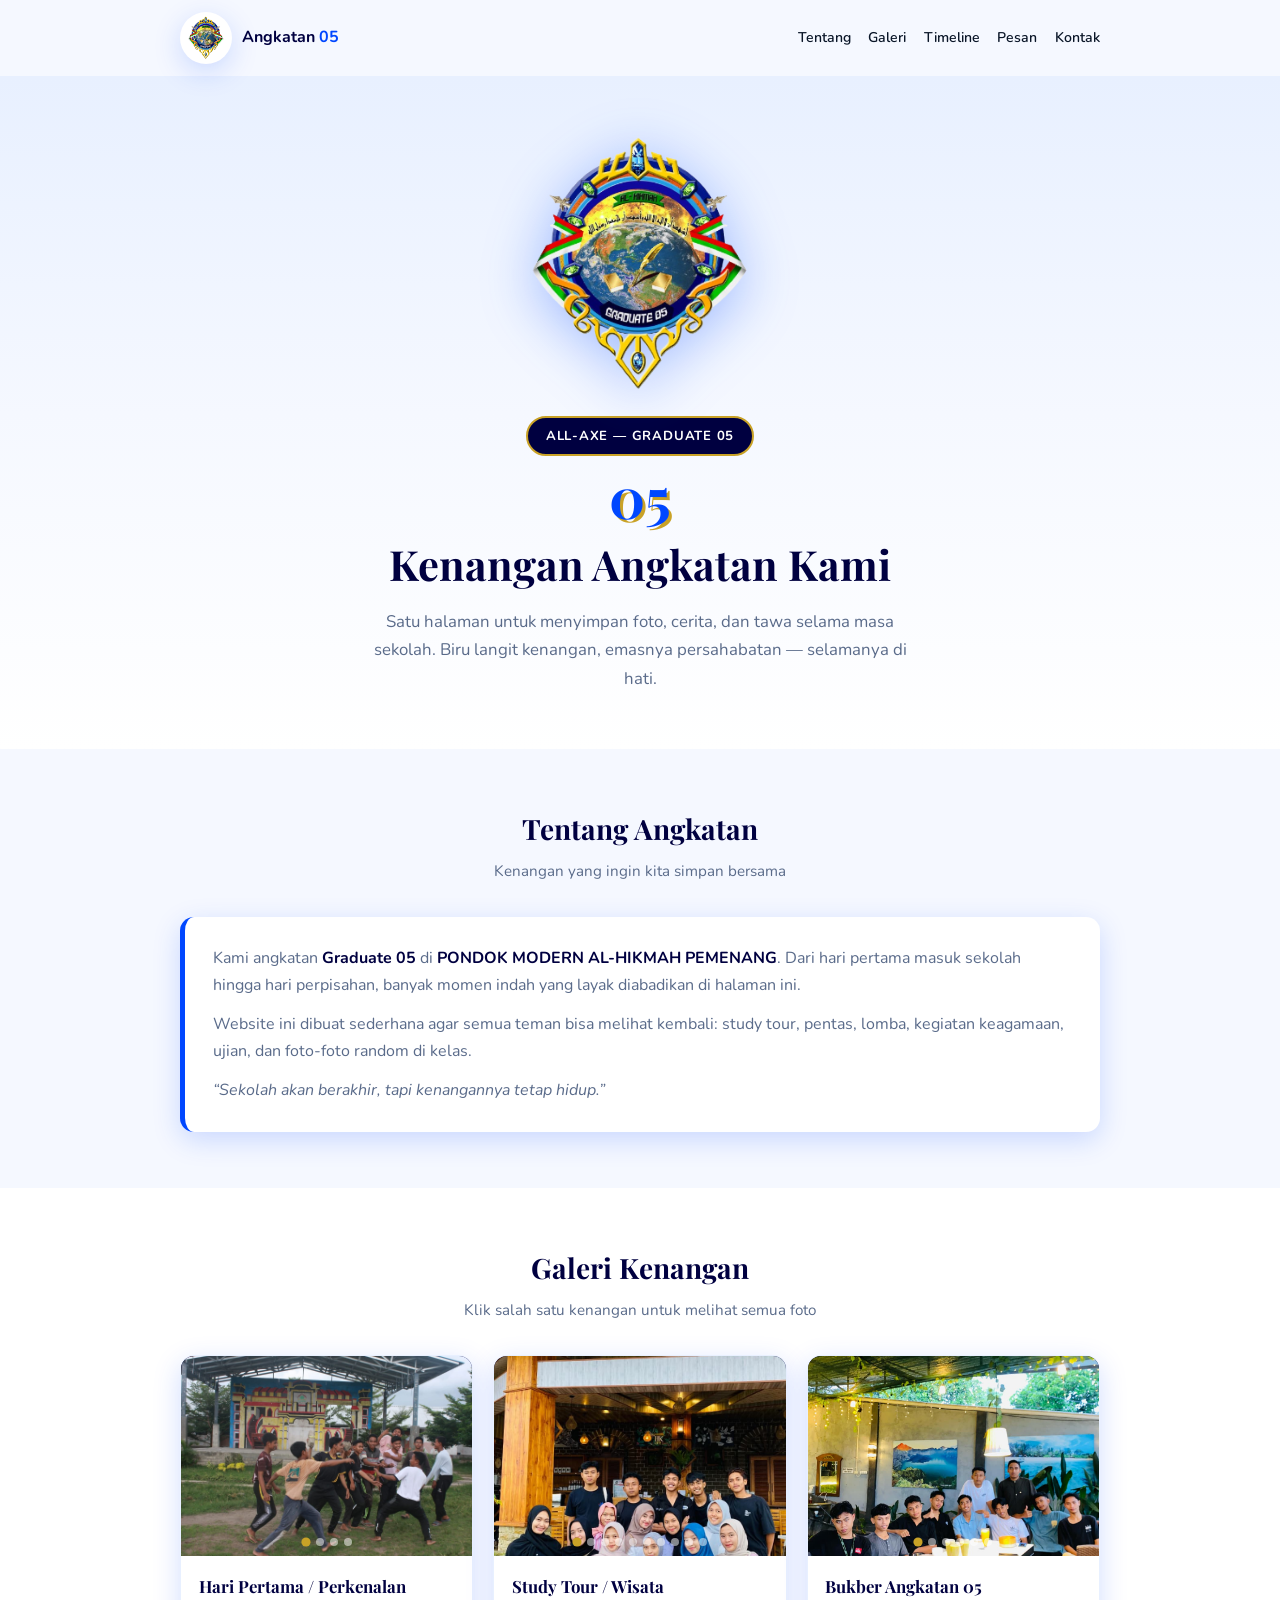
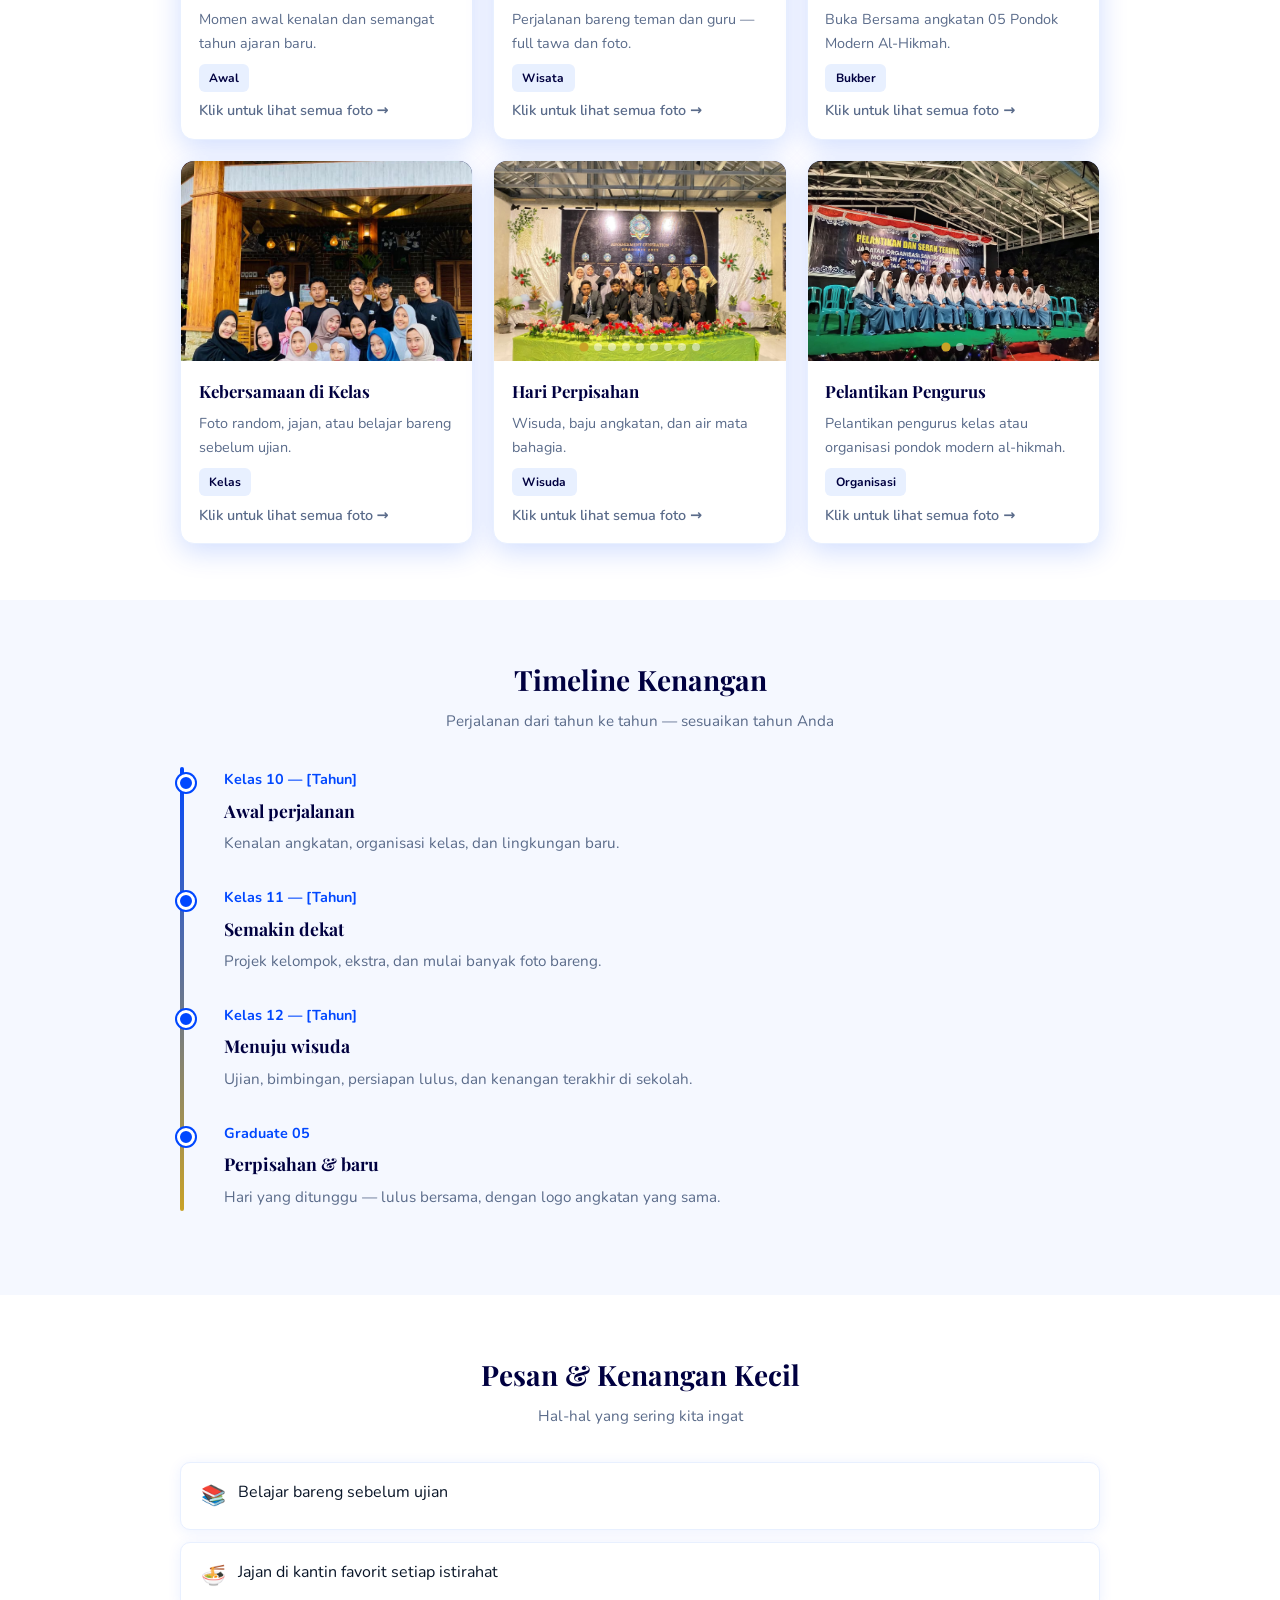
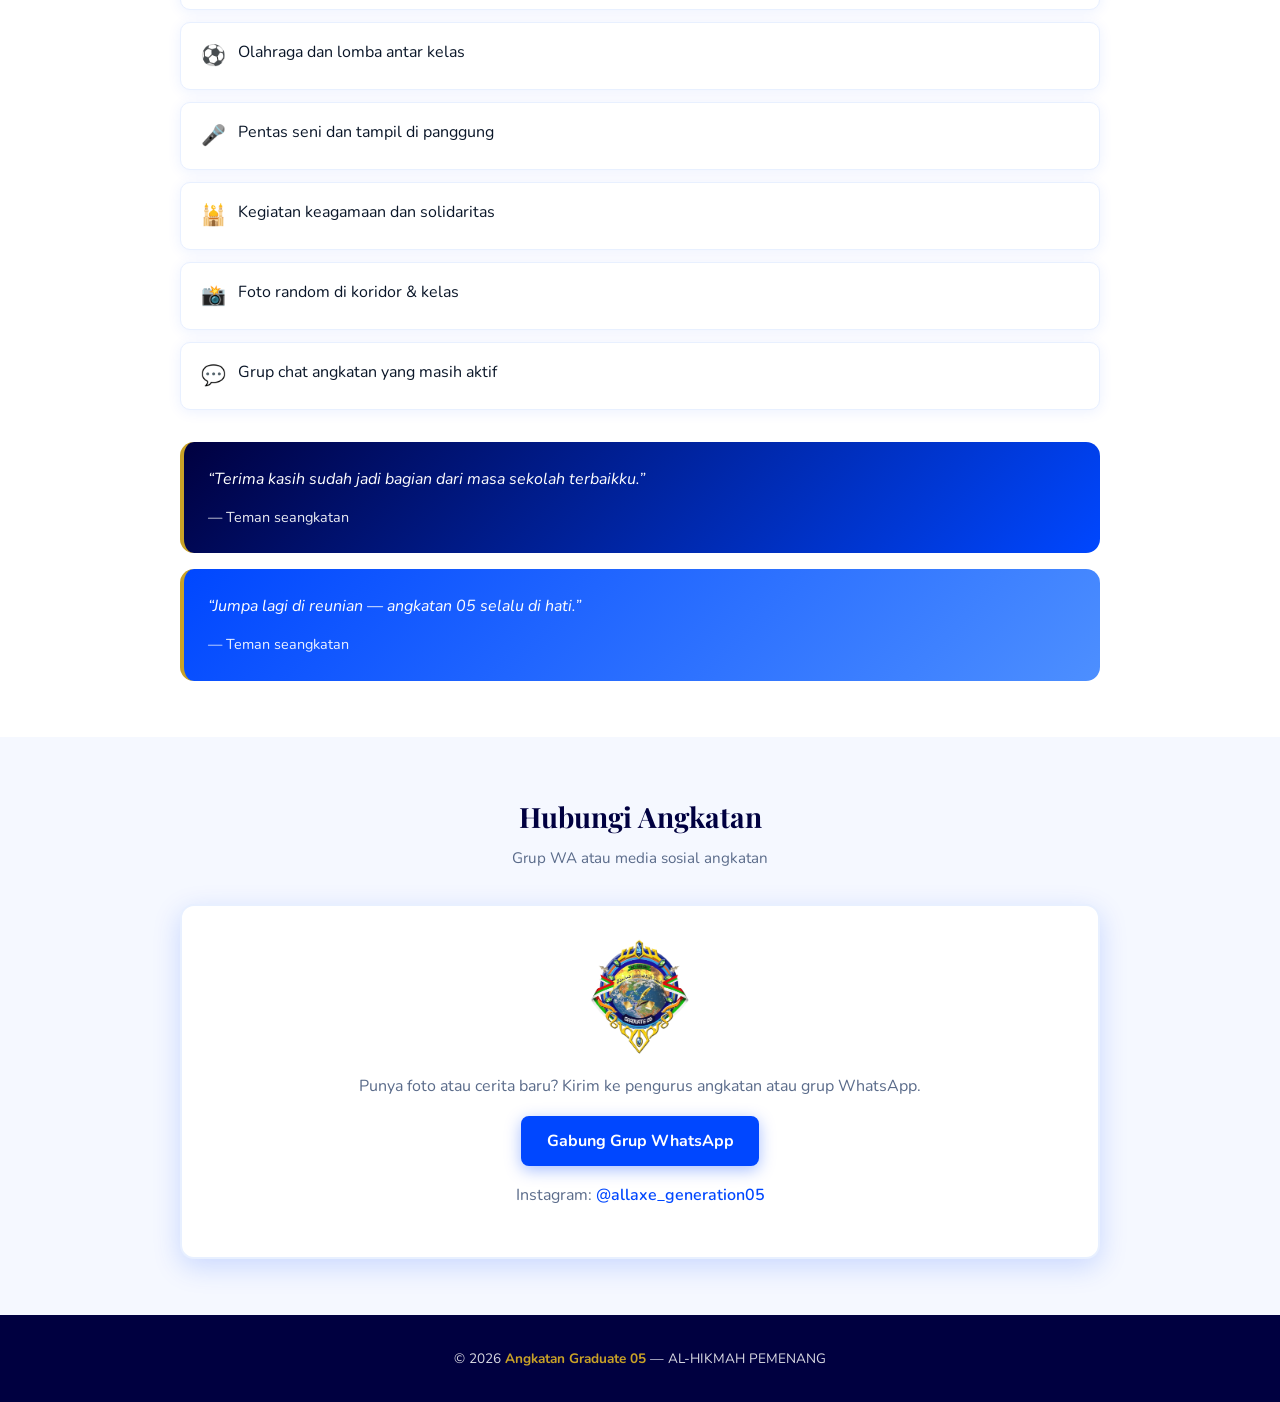
==== commit c245c609: "update dikit" ====
--- a/index.html
+++ b/index.html
@@ -4,7 +4,7 @@
   <meta charset="UTF-8" />
   <meta name="viewport" content="width=device-width, initial-scale=1.0" />
   <meta name="description" content="Kenangan Angkatan All-Axe Graduate 05" />
-  <title>Kenangan Angkatan All Axe Graduate 05</title>
+  <title>All-Axe Graduate 05</title>
   <link rel="preconnect" href="https://fonts.googleapis.com" />
   <link rel="preconnect" href="https://fonts.gstatic.com" crossorigin />
   <link href="https://fonts.googleapis.com/css2?family=Playfair+Display:wght@600;700&family=Nunito:wght@400;600;700&display=swap" rel="stylesheet" />
@@ -159,10 +159,10 @@
       box-shadow: var(--bayang);
       border: 1px solid var(--biru-muda);
       transition: transform 0.2s;
+      cursor: pointer;
     }
     .memory-card:hover { transform: translateY(-5px); }
 
-    /* 1 foto (article biasa) */
     .memory-card > img {
       width: 100%;
       height: 200px;
@@ -170,12 +170,12 @@
       background: var(--biru-muda);
     }
 
-    /* Slider otomatis — foto berganti sendiri */
     .slider-auto {
       position: relative;
       height: 200px;
       background: var(--biru-navy);
       overflow: hidden;
+      pointer-events: none;
     }
     .slider-auto img {
       position: absolute;
@@ -186,9 +186,7 @@
       opacity: 0;
       transition: opacity 0.8s ease-in-out;
     }
-    .slider-auto img.active {
-      opacity: 1;
-    }
+    .slider-auto img.active { opacity: 1; }
     .slider-dots {
       position: absolute;
       bottom: 10px;
@@ -227,6 +225,113 @@
       padding: 0.25rem 0.65rem;
       border-radius: 6px;
       font-weight: 700;
+    }
+    .click-hint {
+      font-size: 0.78rem;
+      color: var(--biru-royal);
+      margin-top: 0.4rem;
+      font-weight: 600;
+    }
+
+    /* Modal popup foto */
+    .modal-overlay {
+      display: none;
+      position: fixed;
+      inset: 0;
+      background: rgba(0, 0, 64, 0.88);
+      z-index: 9999;
+      align-items: center;
+      justify-content: center;
+      padding: 1rem;
+    }
+    .modal-overlay.open { display: flex; }
+    .modal-box {
+      background: var(--putih);
+      border-radius: var(--radius);
+      max-width: 760px;
+      width: 100%;
+      max-height: 92vh;
+      overflow: auto;
+      position: relative;
+      box-shadow: 0 20px 60px rgba(0, 0, 0, 0.45);
+    }
+    .modal-header {
+      display: flex;
+      justify-content: space-between;
+      align-items: center;
+      padding: 1rem 1.25rem;
+      background: var(--biru-navy);
+      color: var(--putih);
+      border-radius: var(--radius) var(--radius) 0 0;
+    }
+    .modal-header h3 { font-size: 1.1rem; color: var(--putih); }
+    .modal-close {
+      background: none;
+      border: none;
+      color: var(--putih);
+      font-size: 1.75rem;
+      line-height: 1;
+      cursor: pointer;
+    }
+    .modal-close:hover { color: var(--emas); }
+    .modal-slider {
+      position: relative;
+      height: min(420px, 55vh);
+      background: #000;
+    }
+    .modal-slider img {
+      position: absolute;
+      inset: 0;
+      width: 100%;
+      height: 100%;
+      object-fit: contain;
+      opacity: 0;
+      transition: opacity 0.35s;
+    }
+    .modal-slider img.active { opacity: 1; }
+    .modal-nav {
+      position: absolute;
+      top: 50%;
+      transform: translateY(-50%);
+      background: rgba(255, 255, 255, 0.92);
+      border: none;
+      width: 42px;
+      height: 42px;
+      border-radius: 50%;
+      font-size: 1.5rem;
+      cursor: pointer;
+      color: var(--biru-navy);
+      z-index: 2;
+    }
+    .modal-nav.prev { left: 10px; }
+    .modal-nav.next { right: 10px; }
+    .modal-thumbs {
+      display: flex;
+      gap: 8px;
+      padding: 1rem;
+      overflow-x: auto;
+      background: var(--krem);
+    }
+    .modal-thumbs img {
+      width: 72px;
+      height: 72px;
+      object-fit: cover;
+      border-radius: 8px;
+      cursor: pointer;
+      border: 3px solid transparent;
+      flex-shrink: 0;
+    }
+    .modal-thumbs img.active-thumb { border-color: var(--biru-royal); }
+    .modal-desc {
+      padding: 1rem 1.25rem 1.25rem;
+      color: var(--abu);
+      font-size: 0.95rem;
+    }
+    .modal-count {
+      text-align: center;
+      font-size: 0.85rem;
+      color: var(--abu);
+      padding-bottom: 0.75rem;
     }
 
     .timeline { position: relative; padding-left: 1.5rem; }
@@ -398,9 +503,10 @@
     <div class="container">
       <div class="section-head">
         <h2>Galeri Kenangan</h2>
-        <p>Simpan foto di folder <strong>images/</strong> — sesuaikan nama file di bawah</p>
+        <p>Klik salah satu kenangan untuk melihat semua foto</p>
       </div>
       <div class="gallery">
+
         <article class="memory-card">
           <div class="slider-auto" data-slider-auto data-interval="3000">
             <img src="jurit1.jpeg" alt="Hari Pertama 1" class="active" />
@@ -413,29 +519,29 @@
             <h3>Hari Pertama / Perkenalan</h3>
             <p>Momen awal kenalan dan semangat tahun ajaran baru.</p>
             <span class="tag">Awal</span>
+            <p class="click-hint">Klik untuk lihat semua foto →</p>
           </div>
         </article>
 
-        <!-- Study Tour: foto berganti sendiri setiap 3 detik -->
         <article class="memory-card">
           <div class="slider-auto" data-slider-auto data-interval="3000">
             <img src="tourism.jpeg" alt="Study tour 1" class="active" />
             <img src="tourism1.jpeg" alt="Study tour 2" />
-            <img src="tourism2.jpeg" alt="Study tour 3" />
-            <img src="tourism3.jpeg" alt="Study tour 4" />
-            <img src="tourism4.jpeg" alt="Study tour 5" />
-            <img src="tourism5.jpeg" alt="Study tour 6" />
-            <img src="tourism6.jpeg" alt="Study tour 7" />
-            <img src="tourism7.jpeg" alt="Study tour 8" />
-            <img src="tourism8.jpeg" alt="Study tour 9" />
-            <img src="tourism9.jpeg" alt="Study tour 10" />
-            <img src="tourism10.jpeg" alt="Study tour 11" />
+            <img src="tourism3.jpeg" alt="Study tour 3" />
+            <img src="tourism4.jpeg" alt="Study tour 4" />
+            <img src="tourism5.jpeg" alt="Study tour 5" />
+            <img src="tourism6.jpeg" alt="Study tour 6" />
+            <img src="tourism7.jpeg" alt="Study tour 7" />
+            <img src="tourism8.jpeg" alt="Study tour 8" />
+            <img src="tourism9.jpeg" alt="Study tour 9" />
+            <img src="tourism10.jpeg" alt="Study tour 10" />
             <div class="slider-dots"></div>
           </div>
           <div class="body">
             <h3>Study Tour / Wisata</h3>
             <p>Perjalanan bareng teman dan guru — full tawa dan foto.</p>
             <span class="tag">Wisata</span>
+            <p class="click-hint">Klik untuk lihat semua foto →</p>
           </div>
         </article>
 
@@ -453,20 +559,22 @@
             <h3>Bukber Angkatan 05</h3>
             <p>Buka Bersama angkatan 05 Pondok Modern Al-Hikmah.</p>
             <span class="tag">Bukber</span>
+            <p class="click-hint">Klik untuk lihat semua foto →</p>
           </div>
         </article>
 
         <article class="memory-card">
           <div class="slider-auto" data-slider-auto data-interval="3000">
-            <img src="tourims.jpeg" alt="Study tour 1" class="active" />
-            <img src="bukber.jpeg" alt="Study tour 2" />
-            <img src="graduate.jpeg" alt="Study tour 3" />
+            <img src="tourims.jpeg" alt="Kelas 1" class="active" />
+            <img src="bukber.jpeg" alt="Kelas 2" />
+            <img src="graduate.jpeg" alt="Kelas 3" />
             <div class="slider-dots"></div>
           </div>
           <div class="body">
             <h3>Kebersamaan di Kelas</h3>
             <p>Foto random, jajan, atau belajar bareng sebelum ujian.</p>
             <span class="tag">Kelas</span>
+            <p class="click-hint">Klik untuk lihat semua foto →</p>
           </div>
         </article>
 
@@ -487,6 +595,7 @@
             <h3>Hari Perpisahan</h3>
             <p>Wisuda, baju angkatan, dan air mata bahagia.</p>
             <span class="tag">Wisuda</span>
+            <p class="click-hint">Klik untuk lihat semua foto →</p>
           </div>
         </article>
 
@@ -494,13 +603,13 @@
           <div class="slider-auto" data-slider-auto data-interval="3000">
             <img src="pelantikan1.jpeg" alt="Pelantikan 1" class="active" />
             <img src="pelantikan2.jpeg" alt="Pelantikan 2" />
-            <img src="pelantikan3.jpeg" alt="Pelantikan 3" />
             <div class="slider-dots"></div>
           </div>
           <div class="body">
             <h3>Pelantikan Pengurus</h3>
             <p>Pelantikan pengurus kelas atau organisasi pondok modern al-hikmah.</p>
             <span class="tag">Organisasi</span>
+            <p class="click-hint">Klik untuk lihat semua foto →</p>
           </div>
         </article>
 
@@ -578,7 +687,7 @@
         <p>
           Punya foto atau cerita baru? Kirim ke pengurus angkatan atau grup WhatsApp.
         </p>
-        <a class="btn" href="https://chat.whatsapp.com/[LINK-GRUP-WA]" target="_blank" rel="noopener">
+        <a class="btn" href="" target="_blank" rel="noopener">
           Gabung Grup WhatsApp
         </a>
         <p style="margin-top: 1rem;">
@@ -589,11 +698,29 @@
     </div>
   </section>
 
+  <!-- Popup foto saat article diklik -->
+  <div class="modal-overlay" id="photoModal">
+    <div class="modal-box">
+      <div class="modal-header">
+        <h3 id="modalTitle">Kenangan</h3>
+        <button type="button" class="modal-close" id="modalClose" aria-label="Tutup">&times;</button>
+      </div>
+      <div class="modal-slider" id="modalSlider">
+        <button type="button" class="modal-nav prev" id="modalPrev">‹</button>
+        <button type="button" class="modal-nav next" id="modalNext">›</button>
+      </div>
+      <p class="modal-count" id="modalCount">1 / 1</p>
+      <div class="modal-thumbs" id="modalThumbs"></div>
+      <p class="modal-desc" id="modalDesc"></p>
+    </div>
+  </div>
+
   <footer>
     © 2026 <strong>Angkatan Graduate 05</strong> — AL-HIKMAH PEMENANG
   </footer>
 
   <script>
+    /* Slider otomatis di card */
     document.querySelectorAll("[data-slider-auto]").forEach(function (slider) {
       var imgs = slider.querySelectorAll("img");
       var dotsWrap = slider.querySelector(".slider-dots");
@@ -623,6 +750,114 @@
         show((index + 1) % imgs.length);
       }, interval);
     });
+
+    /* Klik article → popup semua foto */
+    var modal = document.getElementById("photoModal");
+    var modalTitle = document.getElementById("modalTitle");
+    var modalSlider = document.getElementById("modalSlider");
+    var modalThumbs = document.getElementById("modalThumbs");
+    var modalDesc = document.getElementById("modalDesc");
+    var modalCount = document.getElementById("modalCount");
+    var modalClose = document.getElementById("modalClose");
+    var modalPrev = document.getElementById("modalPrev");
+    var modalNext = document.getElementById("modalNext");
+    var modalIndex = 0;
+    var modalImgs = [];
+
+    function getCardImages(card) {
+      var slider = card.querySelector(".slider-auto");
+      if (slider) {
+        return Array.from(slider.querySelectorAll("img")).map(function (img) {
+          return img.getAttribute("src");
+        });
+      }
+      var single = card.querySelector(":scope > img");
+      if (single) return [single.getAttribute("src")];
+      return [];
+    }
+
+    function showModalImage(i) {
+      var bigImgs = modalSlider.querySelectorAll("img");
+      var thumbs = modalThumbs.querySelectorAll("img");
+      bigImgs.forEach(function (img, n) {
+        img.classList.toggle("active", n === i);
+      });
+      thumbs.forEach(function (thumb, n) {
+        thumb.classList.toggle("active-thumb", n === i);
+      });
+      modalIndex = i;
+      modalCount.textContent = (i + 1) + " / " + modalImgs.length;
+      modalPrev.style.display = modalImgs.length > 1 ? "block" : "none";
+      modalNext.style.display = modalImgs.length > 1 ? "block" : "none";
+    }
+
+    function openModal(card) {
+      modalImgs = getCardImages(card);
+      if (modalImgs.length === 0) return;
+
+      var title = card.querySelector("h3");
+      var desc = card.querySelector(".body p");
+      modalTitle.textContent = title ? title.textContent : "Kenangan";
+      modalDesc.textContent = desc ? desc.textContent : "";
+
+      modalSlider.querySelectorAll("img").forEach(function (el) { el.remove(); });
+      modalThumbs.innerHTML = "";
+
+      modalImgs.forEach(function (src, i) {
+        var big = document.createElement("img");
+        big.src = src;
+        big.alt = modalTitle.textContent + " " + (i + 1);
+        if (i === 0) big.classList.add("active");
+        modalSlider.insertBefore(big, modalPrev);
+
+        var thumb = document.createElement("img");
+        thumb.src = src;
+        thumb.alt = "";
+        if (i === 0) thumb.classList.add("active-thumb");
+        thumb.addEventListener("click", function () {
+          showModalImage(i);
+        });
+        modalThumbs.appendChild(thumb);
+      });
+
+      modal.classList.add("open");
+      document.body.style.overflow = "hidden";
+      showModalImage(0);
+    }
+
+    function closeModal() {
+      modal.classList.remove("open");
+      document.body.style.overflow = "";
+    }
+
+    document.querySelectorAll(".memory-card").forEach(function (card) {
+      card.addEventListener("click", function () {
+        openModal(card);
+      });
+    });
+
+    modalClose.addEventListener("click", closeModal);
+    modal.addEventListener("click", function (e) {
+      if (e.target === modal) closeModal();
+    });
+    document.querySelector(".modal-box").addEventListener("click", function (e) {
+      e.stopPropagation();
+    });
+
+    modalPrev.addEventListener("click", function () {
+      showModalImage((modalIndex - 1 + modalImgs.length) % modalImgs.length);
+    });
+    modalNext.addEventListener("click", function () {
+      showModalImage((modalIndex + 1) % modalImgs.length);
+    });
+
+    document.addEventListener("keydown", function (e) {
+      if (!modal.classList.contains("open")) return;
+      if (e.key === "Escape") closeModal();
+      if (e.key === "ArrowLeft") modalPrev.click();
+      if (e.key === "ArrowRight") modalNext.click();
+    });
   </script>
+
 </body>
 </html>
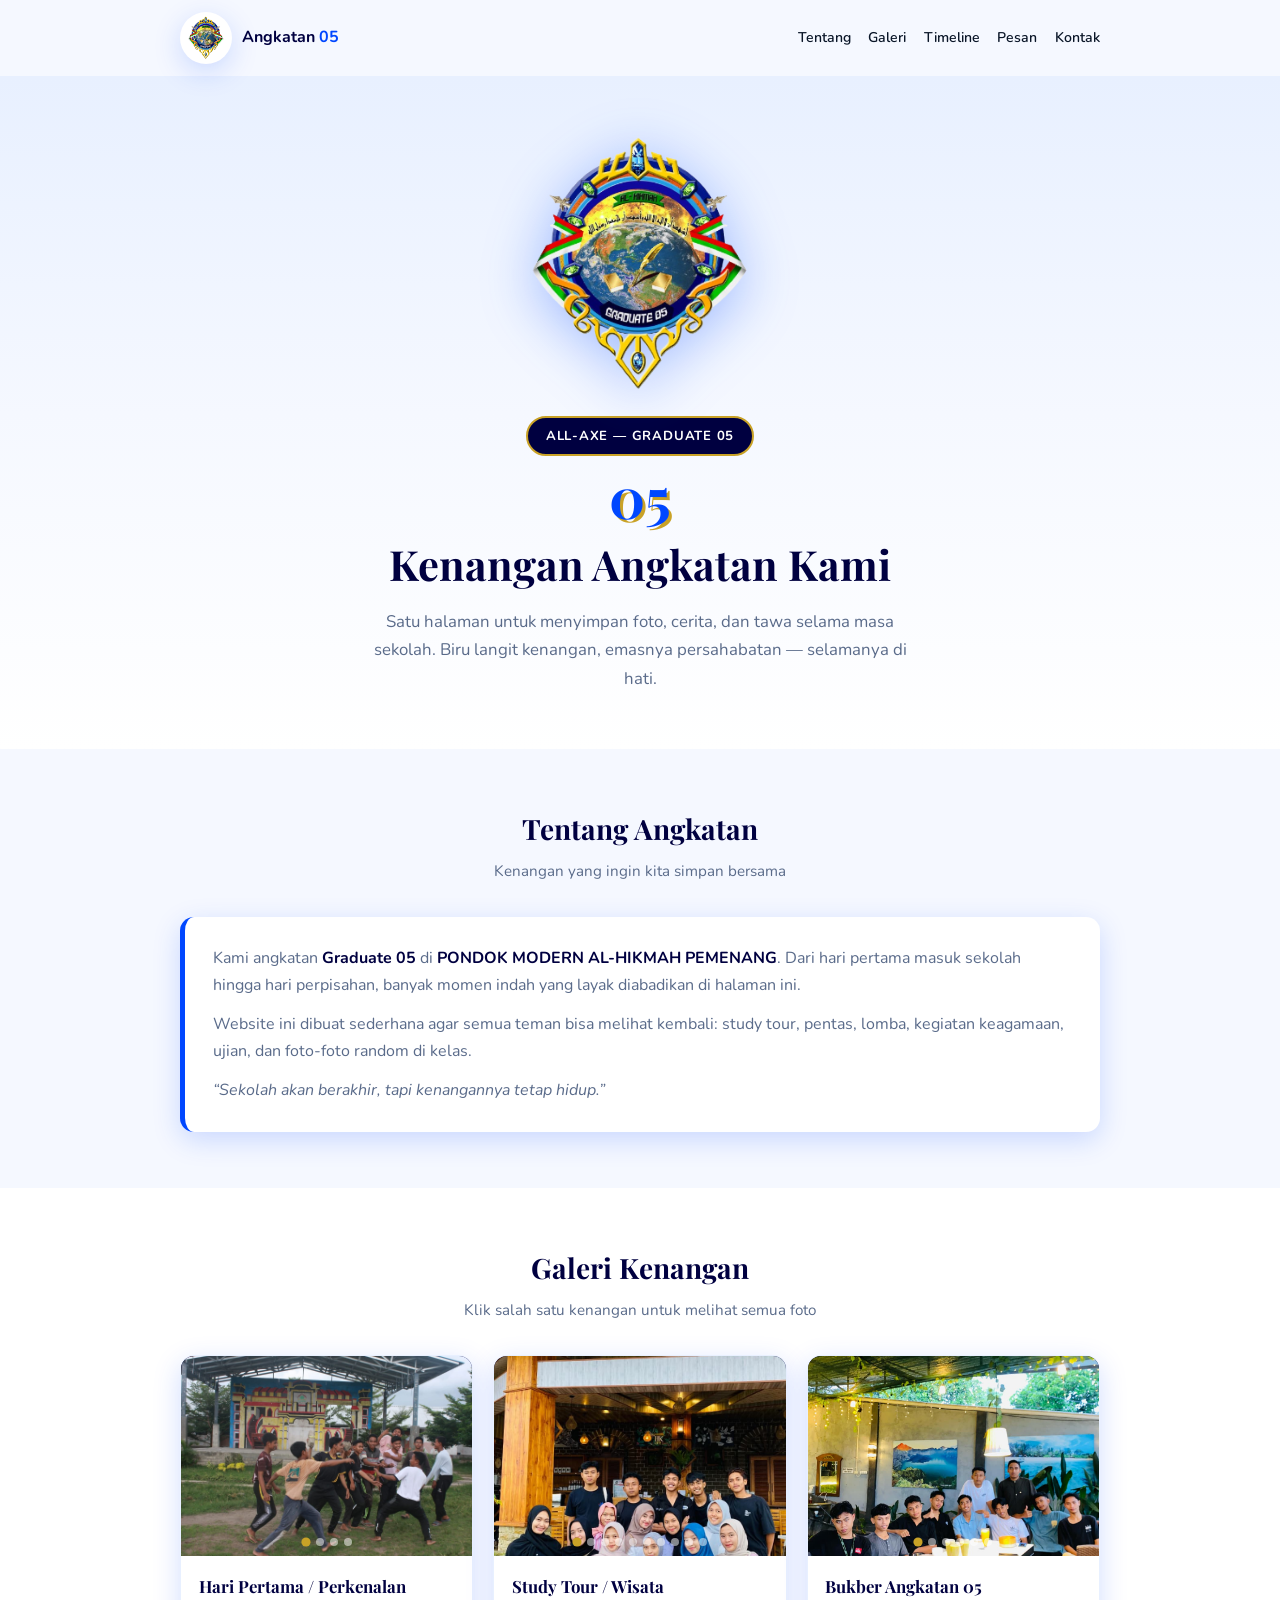
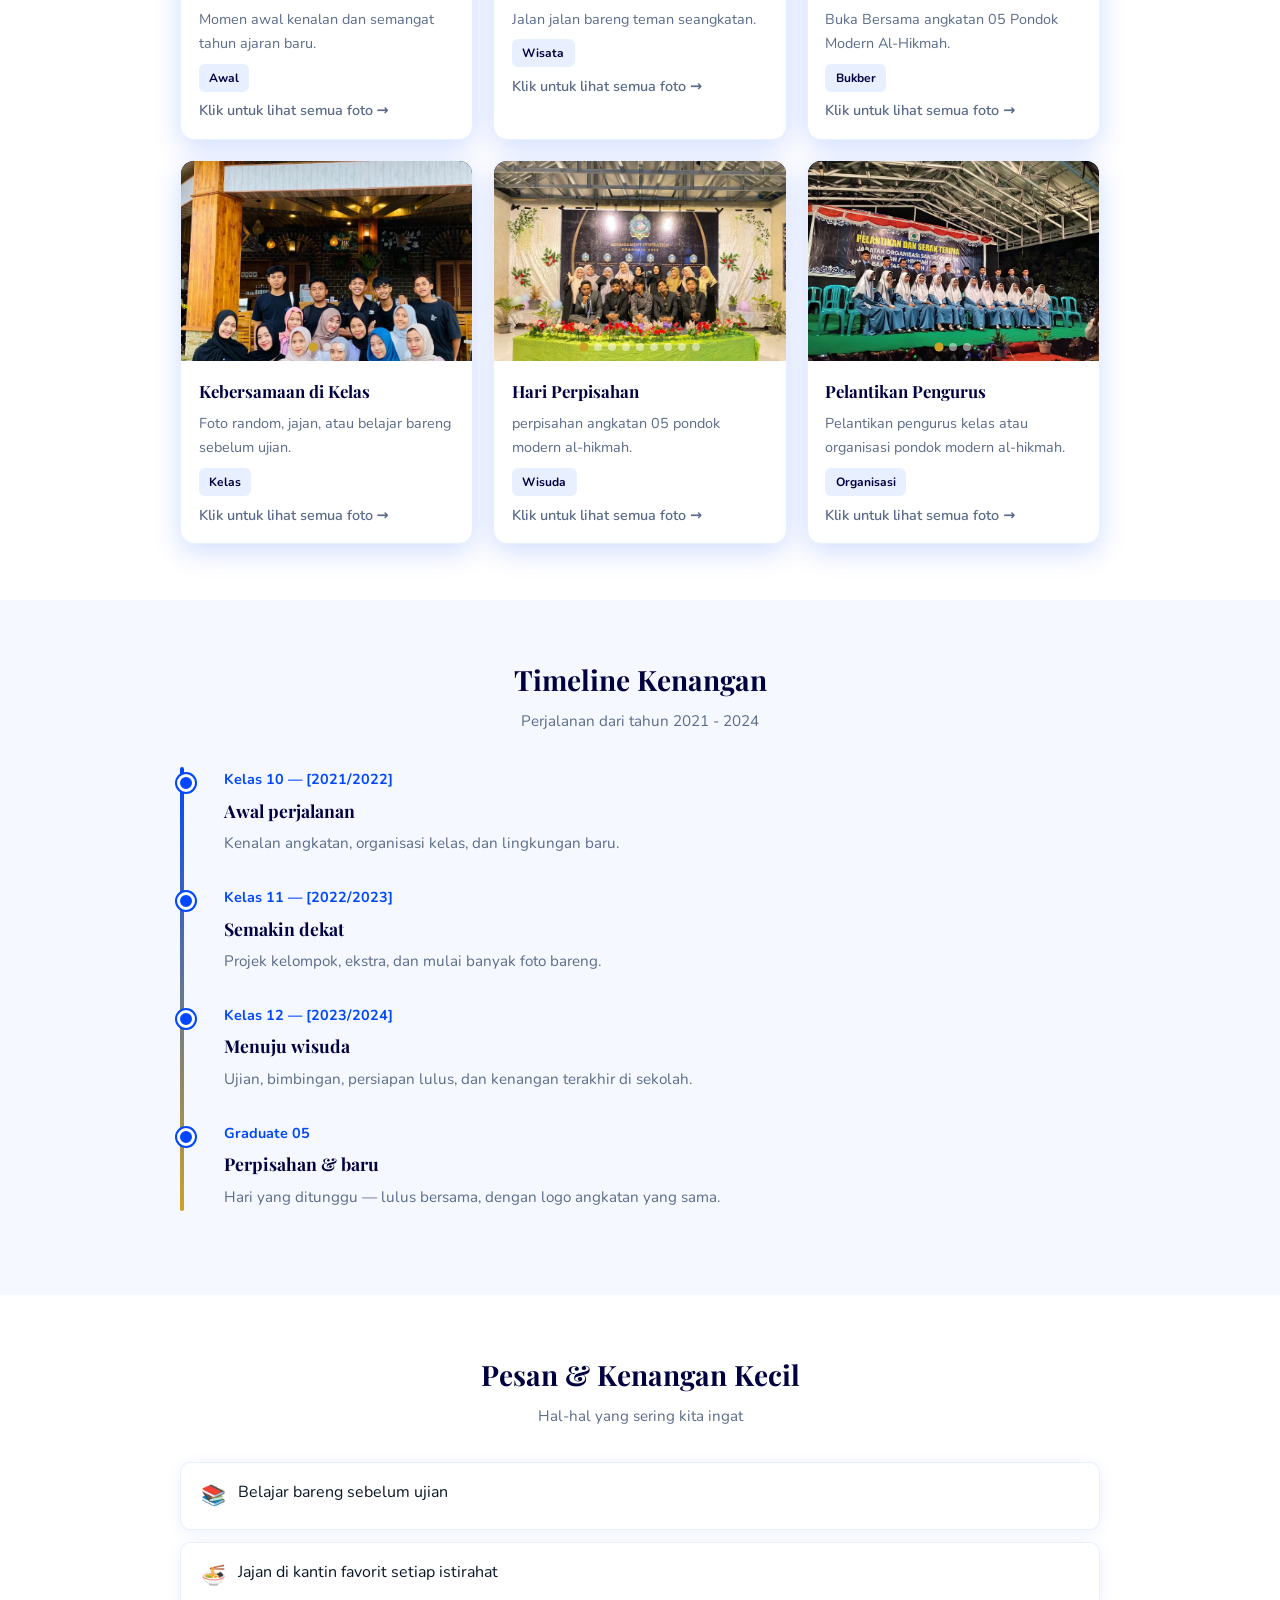
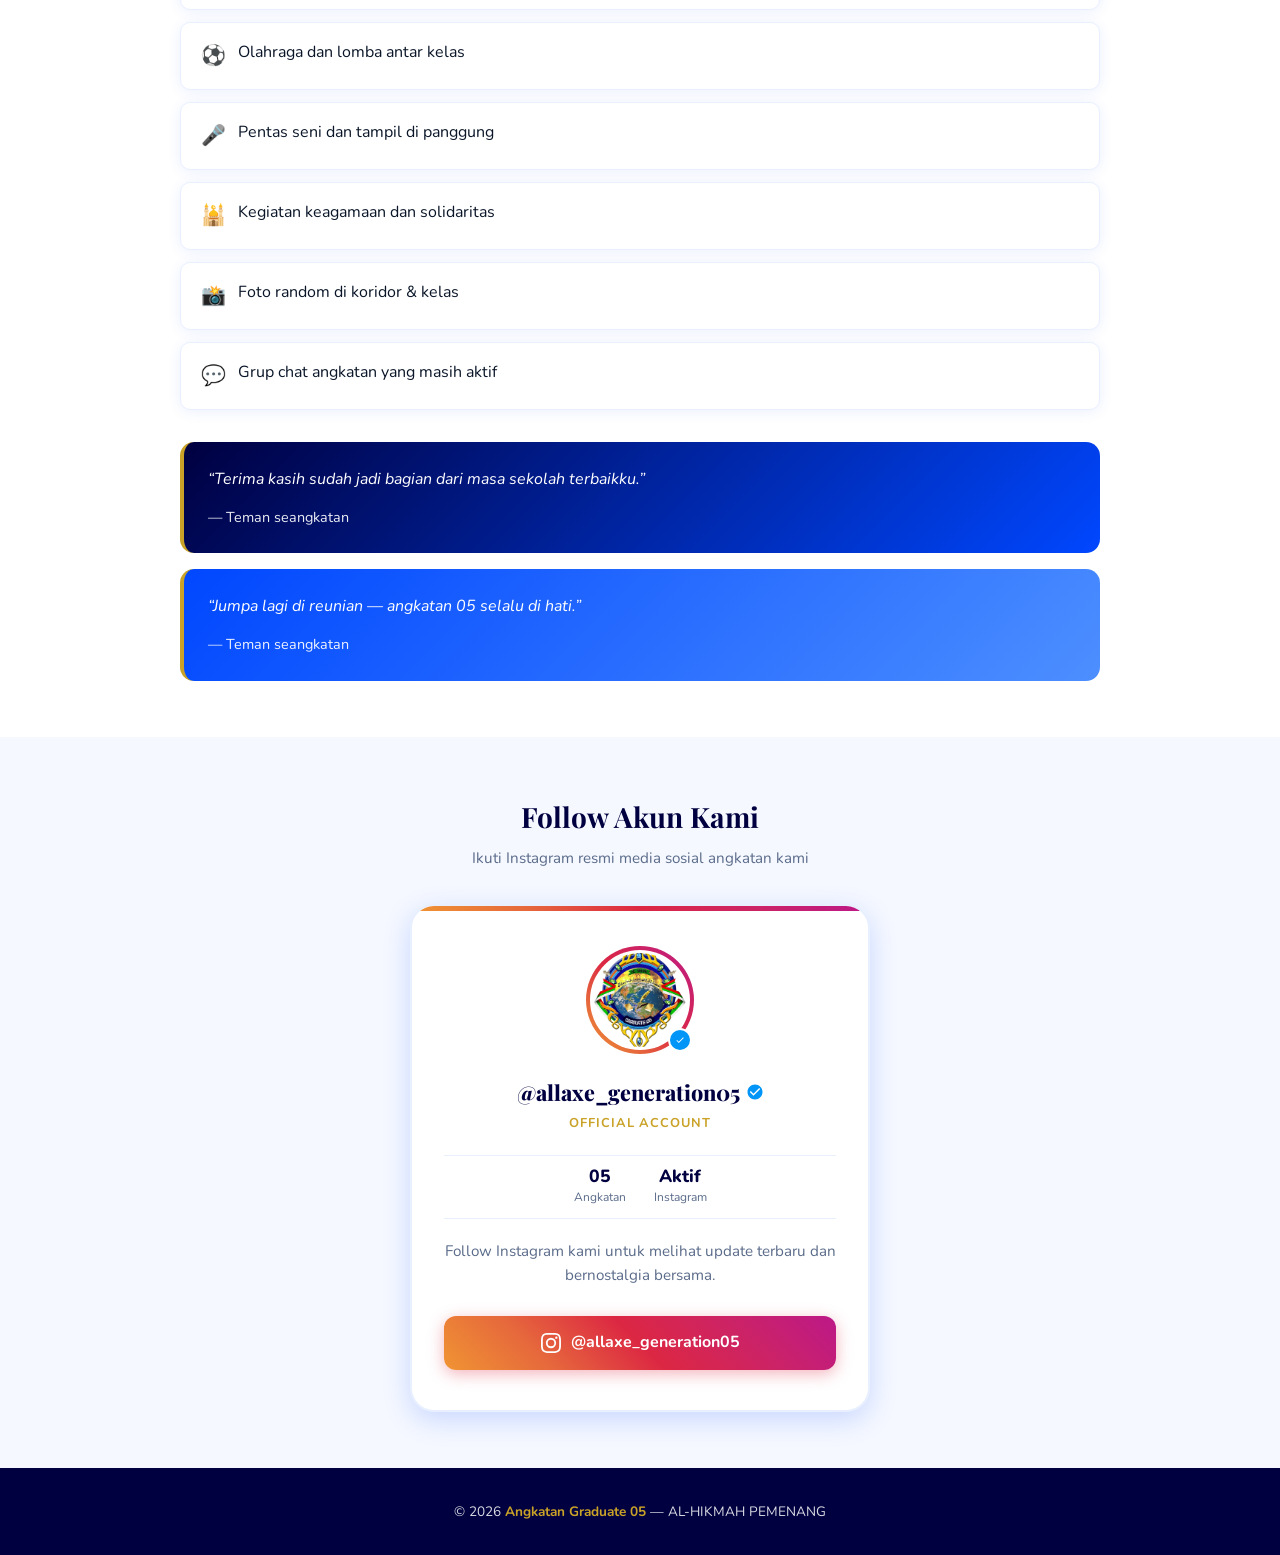
==== commit 5696c5e5: "memperbarui tampilan" ====
--- a/index.html
+++ b/index.html
@@ -1,5 +1,6 @@
 <!DOCTYPE html>
 <html lang="id">
+
 <head>
   <meta charset="UTF-8" />
   <meta name="viewport" content="width=device-width, initial-scale=1.0" />
@@ -7,7 +8,9 @@
   <title>All-Axe Graduate 05</title>
   <link rel="preconnect" href="https://fonts.googleapis.com" />
   <link rel="preconnect" href="https://fonts.gstatic.com" crossorigin />
-  <link href="https://fonts.googleapis.com/css2?family=Playfair+Display:wght@600;700&family=Nunito:wght@400;600;700&display=swap" rel="stylesheet" />
+  <link
+    href="https://fonts.googleapis.com/css2?family=Playfair+Display:wght@600;700&family=Nunito:wght@400;600;700&display=swap"
+    rel="stylesheet" />
   <style>
     :root {
       --biru-royal: #0047ff;
@@ -23,20 +26,49 @@
       --radius: 14px;
     }
 
-    * { box-sizing: border-box; margin: 0; padding: 0; }
-    html { scroll-behavior: smooth; }
+    * {
+      box-sizing: border-box;
+      margin: 0;
+      padding: 0;
+    }
+
+    html {
+      scroll-behavior: smooth;
+    }
+
     body {
       font-family: "Nunito", system-ui, sans-serif;
       background: var(--krem);
       color: var(--teks);
       line-height: 1.7;
     }
-    h1, h2, h3 { font-family: "Playfair Display", Georgia, serif; }
-    img { max-width: 100%; display: block; }
-    a { color: var(--biru-royal); text-decoration: none; font-weight: 600; }
-    a:hover { color: var(--biru-royal-gelap); }
-
-    .container { max-width: 960px; margin: 0 auto; padding: 0 1.25rem; }
+
+    h1,
+    h2,
+    h3 {
+      font-family: "Playfair Display", Georgia, serif;
+    }
+
+    img {
+      max-width: 100%;
+      display: block;
+    }
+
+    a {
+      color: var(--biru-royal);
+      text-decoration: none;
+      font-weight: 600;
+    }
+
+    a:hover {
+      color: var(--biru-royal-gelap);
+    }
+
+    .container {
+      max-width: 960px;
+      margin: 0 auto;
+      padding: 0 1.25rem;
+    }
 
     header {
       position: sticky;
@@ -46,6 +78,7 @@
       backdrop-filter: blur(10px);
       border-bottom: 2px solid var(--biru-muda);
     }
+
     .nav-inner {
       display: flex;
       align-items: center;
@@ -56,6 +89,7 @@
       flex-wrap: wrap;
       gap: 0.75rem;
     }
+
     .logo-wrap {
       display: flex;
       align-items: center;
@@ -63,6 +97,7 @@
       text-decoration: none;
       color: var(--biru-navy);
     }
+
     .logo-img {
       width: 52px;
       height: 52px;
@@ -72,27 +107,50 @@
       padding: 4px;
       box-shadow: var(--bayang);
     }
-    .logo-text { font-weight: 700; font-size: 1rem; }
-    .logo-text strong { color: var(--biru-royal); }
-    nav { display: flex; gap: 1.1rem; flex-wrap: wrap; }
-    nav a { font-size: 0.88rem; color: var(--teks); font-weight: 600; }
-    nav a:hover { color: var(--biru-royal); }
+
+    .logo-text {
+      font-weight: 700;
+      font-size: 1rem;
+    }
+
+    .logo-text strong {
+      color: var(--biru-royal);
+    }
+
+    nav {
+      display: flex;
+      gap: 1.1rem;
+      flex-wrap: wrap;
+    }
+
+    nav a {
+      font-size: 0.88rem;
+      color: var(--teks);
+      font-weight: 600;
+    }
+
+    nav a:hover {
+      color: var(--biru-royal);
+    }
 
     .hero {
       text-align: center;
       padding: 3.5rem 1.25rem 3.5rem;
       background: linear-gradient(180deg, var(--biru-muda) 0%, var(--krem) 50%, var(--putih) 100%);
     }
+
     .hero-logo-wrap {
       margin: 0 auto 1.25rem;
       width: min(220px, 60vw);
     }
+
     .hero-logo {
       width: 100%;
       height: auto;
       object-fit: contain;
       filter: drop-shadow(0 10px 28px rgba(0, 71, 255, 0.35));
     }
+
     .hero .badge {
       display: inline-block;
       background: var(--biru-navy);
@@ -105,6 +163,7 @@
       margin-bottom: 0.75rem;
       border: 2px solid var(--emas);
     }
+
     .hero .tahun {
       font-size: 3.5rem;
       font-weight: 700;
@@ -114,11 +173,13 @@
       margin-bottom: 0.35rem;
       font-family: "Playfair Display", serif;
     }
+
     .hero h1 {
       font-size: clamp(1.85rem, 5vw, 2.6rem);
       color: var(--biru-navy);
       margin-bottom: 0.5rem;
     }
+
     .hero .sub {
       font-size: 1.05rem;
       color: var(--abu);
@@ -126,15 +187,29 @@
       margin: 0 auto;
     }
 
-    section { padding: 3.5rem 0; }
-    section.alt { background: var(--putih); }
-    .section-head { text-align: center; margin-bottom: 2rem; }
+    section {
+      padding: 3.5rem 0;
+    }
+
+    section.alt {
+      background: var(--putih);
+    }
+
+    .section-head {
+      text-align: center;
+      margin-bottom: 2rem;
+    }
+
     .section-head h2 {
       font-size: 1.75rem;
       color: var(--biru-navy);
       margin-bottom: 0.35rem;
     }
-    .section-head p { color: var(--abu); font-size: 0.95rem; }
+
+    .section-head p {
+      color: var(--abu);
+      font-size: 0.95rem;
+    }
 
     .intro {
       background: var(--putih);
@@ -143,15 +218,26 @@
       box-shadow: var(--bayang);
       border-left: 5px solid var(--biru-royal);
     }
-    .intro p { margin-bottom: 0.75rem; color: var(--abu); }
-    .intro p:last-child { margin-bottom: 0; }
-    .intro strong { color: var(--biru-navy); }
+
+    .intro p {
+      margin-bottom: 0.75rem;
+      color: var(--abu);
+    }
+
+    .intro p:last-child {
+      margin-bottom: 0;
+    }
+
+    .intro strong {
+      color: var(--biru-navy);
+    }
 
     .gallery {
       display: grid;
       grid-template-columns: repeat(auto-fill, minmax(260px, 1fr));
       gap: 1.25rem;
     }
+
     .memory-card {
       background: var(--putih);
       border-radius: var(--radius);
@@ -161,9 +247,12 @@
       transition: transform 0.2s;
       cursor: pointer;
     }
-    .memory-card:hover { transform: translateY(-5px); }
-
-    .memory-card > img {
+
+    .memory-card:hover {
+      transform: translateY(-5px);
+    }
+
+    .memory-card>img {
       width: 100%;
       height: 200px;
       object-fit: cover;
@@ -177,6 +266,7 @@
       overflow: hidden;
       pointer-events: none;
     }
+
     .slider-auto img {
       position: absolute;
       inset: 0;
@@ -186,7 +276,11 @@
       opacity: 0;
       transition: opacity 0.8s ease-in-out;
     }
-    .slider-auto img.active { opacity: 1; }
+
+    .slider-auto img.active {
+      opacity: 1;
+    }
+
     .slider-dots {
       position: absolute;
       bottom: 10px;
@@ -197,6 +291,7 @@
       gap: 6px;
       z-index: 2;
     }
+
     .slider-dots span {
       width: 8px;
       height: 8px;
@@ -204,18 +299,27 @@
       background: rgba(255, 255, 255, 0.5);
       transition: background 0.3s;
     }
+
     .slider-dots span.active {
       background: var(--emas);
       transform: scale(1.15);
     }
 
-    .memory-card .body { padding: 1rem 1.1rem; }
+    .memory-card .body {
+      padding: 1rem 1.1rem;
+    }
+
     .memory-card h3 {
       font-size: 1.05rem;
       color: var(--biru-navy);
       margin-bottom: 0.35rem;
     }
-    .memory-card p { font-size: 0.9rem; color: var(--abu); }
+
+    .memory-card p {
+      font-size: 0.9rem;
+      color: var(--abu);
+    }
+
     .memory-card .tag {
       display: inline-block;
       margin-top: 0.5rem;
@@ -226,6 +330,7 @@
       border-radius: 6px;
       font-weight: 700;
     }
+
     .click-hint {
       font-size: 0.78rem;
       color: var(--biru-royal);
@@ -233,108 +338,219 @@
       font-weight: 600;
     }
 
-    /* Modal popup foto */
+    /* Modal popup foto - Sleek distraction-free Lightbox */
     .modal-overlay {
       display: none;
       position: fixed;
       inset: 0;
-      background: rgba(0, 0, 64, 0.88);
+      background: rgba(10, 10, 15, 0.96);
+      /* Sangat gelap, nyaris hitam pekat */
       z-index: 9999;
       align-items: center;
       justify-content: center;
       padding: 1rem;
-    }
-    .modal-overlay.open { display: flex; }
+      backdrop-filter: blur(8px);
+      -webkit-backdrop-filter: blur(8px);
+    }
+
+    .modal-overlay.open {
+      display: flex;
+    }
+
     .modal-box {
-      background: var(--putih);
-      border-radius: var(--radius);
-      max-width: 760px;
+      background: transparent;
+      /* Tidak ada background putih */
+      border-radius: 0;
+      max-width: 900px;
       width: 100%;
-      max-height: 92vh;
-      overflow: auto;
+      max-height: 96vh;
+      overflow: hidden;
       position: relative;
-      box-shadow: 0 20px 60px rgba(0, 0, 0, 0.45);
-    }
+      box-shadow: none;
+      /* Tidak ada bayangan kotak */
+      display: flex;
+      flex-direction: column;
+      align-items: center;
+    }
+
     .modal-header {
       display: flex;
-      justify-content: space-between;
+      justify-content: center;
       align-items: center;
-      padding: 1rem 1.25rem;
-      background: var(--biru-navy);
+      padding: 0.5rem 0;
+      background: transparent;
+      /* Transparan */
       color: var(--putih);
-      border-radius: var(--radius) var(--radius) 0 0;
-    }
-    .modal-header h3 { font-size: 1.1rem; color: var(--putih); }
+      width: 100%;
+      margin-bottom: 0.5rem;
+    }
+
+    .modal-header h3 {
+      font-size: 1.25rem;
+      color: var(--putih);
+      font-weight: 600;
+      text-shadow: 0 2px 4px rgba(0, 0, 0, 0.5);
+    }
+
     .modal-close {
-      background: none;
-      border: none;
+      position: fixed;
+      top: 20px;
+      right: 25px;
+      background: rgba(255, 255, 255, 0.1);
+      border: 1px solid rgba(255, 255, 255, 0.2);
       color: var(--putih);
-      font-size: 1.75rem;
+      font-size: 2rem;
       line-height: 1;
       cursor: pointer;
-    }
-    .modal-close:hover { color: var(--emas); }
+      width: 46px;
+      height: 46px;
+      border-radius: 50%;
+      display: flex;
+      align-items: center;
+      justify-content: center;
+      transition: all 0.25s ease;
+      z-index: 10000;
+    }
+
+    .modal-close:hover {
+      background: rgba(255, 255, 255, 0.25);
+      color: #fff;
+      transform: scale(1.05);
+    }
+
     .modal-slider {
       position: relative;
-      height: min(420px, 55vh);
-      background: #000;
-    }
+      height: min(550px, 62vh);
+      background: transparent;
+      width: 100%;
+      display: flex;
+      align-items: center;
+      justify-content: center;
+    }
+
     .modal-slider img {
       position: absolute;
-      inset: 0;
-      width: 100%;
-      height: 100%;
+      max-width: 100%;
+      max-height: 100%;
+      width: auto;
+      height: auto;
       object-fit: contain;
       opacity: 0;
       transition: opacity 0.35s;
-    }
-    .modal-slider img.active { opacity: 1; }
+      border-radius: 12px;
+      box-shadow: 0 10px 40px rgba(0, 0, 0, 0.6);
+    }
+
+    .modal-slider img.active {
+      opacity: 1;
+    }
+
     .modal-nav {
       position: absolute;
       top: 50%;
       transform: translateY(-50%);
-      background: rgba(255, 255, 255, 0.92);
-      border: none;
-      width: 42px;
-      height: 42px;
+      background: rgba(255, 255, 255, 0.12);
+      border: 1px solid rgba(255, 255, 255, 0.2);
+      width: 48px;
+      height: 48px;
       border-radius: 50%;
-      font-size: 1.5rem;
+      font-size: 1.75rem;
       cursor: pointer;
-      color: var(--biru-navy);
+      color: var(--putih);
       z-index: 2;
-    }
-    .modal-nav.prev { left: 10px; }
-    .modal-nav.next { right: 10px; }
+      display: flex;
+      align-items: center;
+      justify-content: center;
+      transition: all 0.25s ease;
+    }
+
+    .modal-nav:hover {
+      background: rgba(255, 255, 255, 0.25);
+      border-color: rgba(255, 255, 255, 0.4);
+      transform: translateY(-50%) scale(1.05);
+    }
+
+    .modal-nav.prev {
+      left: 10px;
+    }
+
+    .modal-nav.next {
+      right: 10px;
+    }
+
     .modal-thumbs {
       display: flex;
-      gap: 8px;
-      padding: 1rem;
+      gap: 10px;
+      padding: 0.75rem 0.5rem;
       overflow-x: auto;
-      background: var(--krem);
-    }
+      background: transparent;
+      /* Hilangkan warna krem/abu kaku */
+      width: 100%;
+      max-width: 600px;
+      justify-content: center;
+      scrollbar-width: thin;
+      scrollbar-color: rgba(255, 255, 255, 0.2) transparent;
+    }
+
+    /* Kustom scrollbar untuk navigasi jempolan */
+    .modal-thumbs::-webkit-scrollbar {
+      height: 4px;
+    }
+
+    .modal-thumbs::-webkit-scrollbar-track {
+      background: transparent;
+    }
+
+    .modal-thumbs::-webkit-scrollbar-thumb {
+      background: rgba(255, 255, 255, 0.2);
+      border-radius: 2px;
+    }
+
     .modal-thumbs img {
-      width: 72px;
-      height: 72px;
+      width: 56px;
+      height: 56px;
       object-fit: cover;
-      border-radius: 8px;
+      border-radius: 6px;
       cursor: pointer;
-      border: 3px solid transparent;
+      border: 2px solid transparent;
       flex-shrink: 0;
-    }
-    .modal-thumbs img.active-thumb { border-color: var(--biru-royal); }
+      opacity: 0.5;
+      transition: all 0.2s ease;
+    }
+
+    .modal-thumbs img:hover {
+      opacity: 0.8;
+    }
+
+    .modal-thumbs img.active-thumb {
+      border-color: var(--emas);
+      /* Bingkai emas mewah */
+      opacity: 1;
+      transform: scale(1.05);
+    }
+
     .modal-desc {
-      padding: 1rem 1.25rem 1.25rem;
-      color: var(--abu);
-      font-size: 0.95rem;
-    }
+      padding: 0.5rem 1rem 0.25rem;
+      color: rgba(255, 255, 255, 0.95);
+      font-size: 1rem;
+      text-align: center;
+      max-width: 600px;
+      text-shadow: 0 1px 3px rgba(0, 0, 0, 0.5);
+    }
+
     .modal-count {
       text-align: center;
       font-size: 0.85rem;
-      color: var(--abu);
-      padding-bottom: 0.75rem;
-    }
-
-    .timeline { position: relative; padding-left: 1.5rem; }
+      color: rgba(255, 255, 255, 0.6);
+      padding-bottom: 0.25rem;
+      text-shadow: 0 1px 2px rgba(0, 0, 0, 0.5);
+    }
+
+    .timeline {
+      position: relative;
+      padding-left: 1.5rem;
+    }
+
     .timeline::before {
       content: "";
       position: absolute;
@@ -345,11 +561,13 @@
       background: linear-gradient(var(--biru-royal), var(--emas));
       border-radius: 4px;
     }
+
     .timeline-item {
       position: relative;
       margin-bottom: 1.75rem;
       padding-left: 1.25rem;
     }
+
     .timeline-item::before {
       content: "";
       position: absolute;
@@ -362,20 +580,31 @@
       border-radius: 50%;
       box-shadow: 0 0 0 2px var(--biru-royal);
     }
+
     .timeline-item .year {
       font-weight: 700;
       color: var(--biru-royal);
       font-size: 0.9rem;
       margin-bottom: 0.25rem;
     }
+
     .timeline-item h3 {
       font-size: 1.1rem;
       color: var(--biru-navy);
       margin-bottom: 0.35rem;
     }
-    .timeline-item p { color: var(--abu); font-size: 0.95rem; }
-
-    .list-memories { list-style: none; display: grid; gap: 0.75rem; }
+
+    .timeline-item p {
+      color: var(--abu);
+      font-size: 0.95rem;
+    }
+
+    .list-memories {
+      list-style: none;
+      display: grid;
+      gap: 0.75rem;
+    }
+
     .list-memories li {
       background: var(--putih);
       padding: 1rem 1.25rem;
@@ -386,9 +615,18 @@
       align-items: flex-start;
       border: 1px solid var(--biru-muda);
     }
-    .list-memories .icon { font-size: 1.25rem; flex-shrink: 0; }
-
-    .quotes { display: grid; gap: 1rem; margin-top: 2rem; }
+
+    .list-memories .icon {
+      font-size: 1.25rem;
+      flex-shrink: 0;
+    }
+
+    .quotes {
+      display: grid;
+      gap: 1rem;
+      margin-top: 2rem;
+    }
+
     .quote-box {
       background: linear-gradient(135deg, var(--biru-navy) 0%, var(--biru-royal) 100%);
       color: var(--putih);
@@ -397,9 +635,11 @@
       font-style: italic;
       border-left: 4px solid var(--emas);
     }
+
     .quote-box.alt {
       background: linear-gradient(135deg, var(--biru-royal) 0%, #4d8fff 100%);
     }
+
     .quote-box cite {
       display: block;
       margin-top: 0.75rem;
@@ -416,12 +656,18 @@
       box-shadow: var(--bayang);
       border: 2px solid var(--biru-muda);
     }
-    .contact-box p { color: var(--abu); margin-bottom: 1rem; }
+
+    .contact-box p {
+      color: var(--abu);
+      margin-bottom: 1rem;
+    }
+
     .contact-logo {
       width: 100px;
       margin: 0 auto 1rem;
       opacity: 0.95;
     }
+
     .btn {
       display: inline-block;
       background: var(--biru-royal);
@@ -431,10 +677,188 @@
       font-weight: 700;
       box-shadow: 0 4px 16px rgba(0, 71, 255, 0.35);
     }
+
     .btn:hover {
       background: var(--biru-royal-gelap);
       color: var(--putih);
       text-decoration: none;
+    }
+
+    .btn-instagram {
+      background: linear-gradient(45deg, #f09433 0%, #e6683c 25%, #dc2743 50%, #cc2366 75%, #bc1888 100%);
+      box-shadow: 0 4px 16px rgba(220, 39, 67, 0.35);
+      color: var(--putih) !important;
+      display: inline-flex;
+      align-items: center;
+      gap: 8px;
+      transition: transform 0.2s, box-shadow 0.2s;
+    }
+
+    .btn-instagram:hover {
+      transform: translateY(-2px);
+      box-shadow: 0 6px 20px rgba(220, 39, 67, 0.5);
+      opacity: 0.95;
+    }
+
+    /* Instagram Card Styling */
+    .instagram-card {
+      max-width: 460px;
+      margin: 0 auto;
+      background: var(--putih);
+      border-radius: 24px;
+      padding: 2.5rem 2rem;
+      border: 2px solid var(--biru-muda);
+      box-shadow: var(--bayang);
+      display: flex;
+      flex-direction: column;
+      align-items: center;
+      text-align: center;
+      position: relative;
+      overflow: hidden;
+      transition: transform 0.3s cubic-bezier(0.175, 0.885, 0.32, 1.275), box-shadow 0.3s ease;
+    }
+
+    .instagram-card::before {
+      content: '';
+      position: absolute;
+      top: 0;
+      left: 0;
+      right: 0;
+      height: 5px;
+      background: linear-gradient(90deg, #f09433 0%, #e6683c 25%, #dc2743 50%, #cc2366 75%, #bc1888 100%);
+    }
+
+    .instagram-card:hover {
+      transform: translateY(-6px);
+      box-shadow: 0 16px 36px rgba(0, 71, 255, 0.22);
+    }
+
+    .instagram-avatar-container {
+      position: relative;
+      margin-bottom: 1.25rem;
+      display: inline-block;
+    }
+
+    .instagram-avatar-ring {
+      width: 108px;
+      height: 108px;
+      border-radius: 50%;
+      padding: 4px;
+      background: linear-gradient(45deg, #f09433 0%, #e6683c 25%, #dc2743 50%, #cc2366 75%, #bc1888 100%);
+      display: flex;
+      align-items: center;
+      justify-content: center;
+    }
+
+    .instagram-avatar {
+      width: 100%;
+      height: 100%;
+      border-radius: 50%;
+      object-fit: cover;
+      background: var(--putih);
+      padding: 3px;
+    }
+
+    .instagram-badge {
+      position: absolute;
+      bottom: 2px;
+      right: 2px;
+      background: #0095f6;
+      color: #fff;
+      border-radius: 50%;
+      width: 24px;
+      height: 24px;
+      display: flex;
+      align-items: center;
+      justify-content: center;
+      border: 2px solid var(--putih);
+      font-size: 10px;
+    }
+
+    .instagram-handle {
+      font-size: 1.35rem;
+      font-weight: 800;
+      color: var(--biru-navy);
+      margin-bottom: 0.15rem;
+      display: flex;
+      align-items: center;
+      gap: 6px;
+    }
+
+    .instagram-tagline {
+      font-size: 0.8rem;
+      color: var(--emas);
+      font-weight: 700;
+      letter-spacing: 0.08em;
+      text-transform: uppercase;
+      margin-bottom: 1.25rem;
+    }
+
+    .instagram-stats {
+      display: flex;
+      justify-content: center;
+      gap: 1.75rem;
+      margin-bottom: 1.25rem;
+      padding: 0.65rem 0;
+      border-top: 1px solid var(--biru-muda);
+      border-bottom: 1px solid var(--biru-muda);
+      width: 100%;
+    }
+
+    .stat-item {
+      display: flex;
+      flex-direction: column;
+    }
+
+    .stat-val {
+      font-weight: 800;
+      font-size: 1.1rem;
+      color: var(--biru-navy);
+      line-height: 1.2;
+    }
+
+    .stat-label {
+      font-size: 0.75rem;
+      color: var(--abu);
+    }
+
+    .instagram-bio {
+      font-size: 0.95rem;
+      color: var(--abu);
+      margin-bottom: 1.75rem;
+      line-height: 1.6;
+    }
+
+    .btn-follow {
+      width: 100%;
+      background: linear-gradient(45deg, #f09433 0%, #e6683c 25%, #dc2743 50%, #cc2366 75%, #bc1888 100%);
+      color: var(--putih) !important;
+      padding: 0.85rem 2rem;
+      border-radius: 12px;
+      font-weight: 700;
+      font-size: 1rem;
+      display: inline-flex;
+      align-items: center;
+      justify-content: center;
+      gap: 10px;
+      box-shadow: 0 4px 16px rgba(220, 39, 67, 0.35);
+      transition: all 0.3s cubic-bezier(0.175, 0.885, 0.32, 1.275);
+      text-decoration: none;
+      border: none;
+      cursor: pointer;
+    }
+
+    .btn-follow:hover {
+      transform: scale(1.03) translateY(-2px);
+      box-shadow: 0 8px 24px rgba(220, 39, 67, 0.5);
+    }
+
+    .btn-follow svg {
+      transition: transform 0.3s ease;
+    }
+
+    .btn-follow:hover svg {
+      transform: scale(1.15) rotate(8deg);
     }
 
     footer {
@@ -442,11 +866,15 @@
       padding: 2rem 1rem;
       font-size: 0.85rem;
       background: var(--biru-navy);
-      color: rgba(255,255,255,0.85);
-    }
-    footer strong { color: var(--emas); }
+      color: rgba(255, 255, 255, 0.85);
+    }
+
+    footer strong {
+      color: var(--emas);
+    }
   </style>
 </head>
+
 <body>
 
   <header>
@@ -539,7 +967,7 @@
           </div>
           <div class="body">
             <h3>Study Tour / Wisata</h3>
-            <p>Perjalanan bareng teman dan guru — full tawa dan foto.</p>
+            <p>Jalan jalan bareng teman seangkatan.</p>
             <span class="tag">Wisata</span>
             <p class="click-hint">Klik untuk lihat semua foto →</p>
           </div>
@@ -593,7 +1021,7 @@
           </div>
           <div class="body">
             <h3>Hari Perpisahan</h3>
-            <p>Wisuda, baju angkatan, dan air mata bahagia.</p>
+            <p>perpisahan angkatan 05 pondok modern al-hikmah.</p>
             <span class="tag">Wisuda</span>
             <p class="click-hint">Klik untuk lihat semua foto →</p>
           </div>
@@ -603,6 +1031,7 @@
           <div class="slider-auto" data-slider-auto data-interval="3000">
             <img src="pelantikan1.jpeg" alt="Pelantikan 1" class="active" />
             <img src="pelantikan2.jpeg" alt="Pelantikan 2" />
+            <img src="jurit1.jpeg" alt="Jurit 1" />
             <div class="slider-dots"></div>
           </div>
           <div class="body">
@@ -621,21 +1050,21 @@
     <div class="container">
       <div class="section-head">
         <h2>Timeline Kenangan</h2>
-        <p>Perjalanan dari tahun ke tahun — sesuaikan tahun Anda</p>
+        <p>Perjalanan dari tahun 2021 - 2024</p>
       </div>
       <div class="timeline">
         <div class="timeline-item">
-          <div class="year">Kelas 10 — [Tahun]</div>
+          <div class="year">Kelas 10 — [2021/2022]</div>
           <h3>Awal perjalanan</h3>
           <p>Kenalan angkatan, organisasi kelas, dan lingkungan baru.</p>
         </div>
         <div class="timeline-item">
-          <div class="year">Kelas 11 — [Tahun]</div>
+          <div class="year">Kelas 11 — [2022/2023]</div>
           <h3>Semakin dekat</h3>
           <p>Projek kelompok, ekstra, dan mulai banyak foto bareng.</p>
         </div>
         <div class="timeline-item">
-          <div class="year">Kelas 12 — [Tahun]</div>
+          <div class="year">Kelas 12 — [2023/2024]</div>
           <h3>Menuju wisuda</h3>
           <p>Ujian, bimbingan, persiapan lulus, dan kenangan terakhir di sekolah.</p>
         </div>
@@ -679,26 +1108,58 @@
   <section id="kontak">
     <div class="container">
       <div class="section-head">
-        <h2>Hubungi Angkatan</h2>
-        <p>Grup WA atau media sosial angkatan</p>
+        <h2>Follow Akun Kami</h2>
+        <p>Ikuti Instagram resmi media sosial angkatan kami</p>
       </div>
-      <div class="contact-box">
-        <img src="logo2.png" alt="" class="contact-logo" />
-        <p>
-          Punya foto atau cerita baru? Kirim ke pengurus angkatan atau grup WhatsApp.
+      <div class="instagram-card">
+        <div class="instagram-avatar-container">
+          <div class="instagram-avatar-ring">
+            <img src="logo2.png" alt="Logo All-Axe Graduate 05" class="instagram-avatar" />
+          </div>
+          <div class="instagram-badge">
+            <svg viewBox="0 0 24 24" width="10" height="10" fill="currentColor">
+              <path d="M9 16.17L4.83 12l-1.42 1.41L9 19 21 7l-1.41-1.41L9 16.17z" />
+            </svg>
+          </div>
+        </div>
+
+        <h3 class="instagram-handle">
+          @allaxe_generation05
+          <svg class="verified-icon" viewBox="0 0 24 24" width="18" height="18" fill="#0095f6"
+            style="display: inline-block; vertical-align: middle;">
+            <path
+              d="M12 2C6.5 2 2 6.5 2 12s4.5 10 10 10 10-4.5 10-10S17.5 2 12 2zm-2 15l-5-5 1.41-1.41L10 14.17l7.59-7.59L19 8l-9 9z" />
+          </svg>
+        </h3>
+        <p class="instagram-tagline">Official Account</p>
+
+        <div class="instagram-stats">
+          <div class="stat-item">
+            <span class="stat-val">05</span>
+            <span class="stat-label">Angkatan</span>
+          </div>
+          <div class="stat-item">
+            <span class="stat-val">Aktif</span>
+            <span class="stat-label">Instagram</span>
+          </div>
+        </div>
+
+        <p class="instagram-bio">
+          Follow Instagram kami untuk melihat update terbaru dan bernostalgia bersama.
         </p>
-        <a class="btn" href="" target="_blank" rel="noopener">
-          Gabung Grup WhatsApp
+
+        <a class="btn-follow" href="https://www.instagram.com/allaxe_generation05/" target="_blank" rel="noopener">
+          <svg class="instagram-icon" xmlns="http://www.w3.org/2000/svg" viewBox="0 0 24 24" width="20" height="20"
+            fill="currentColor" style="vertical-align: middle;">
+            <path
+              d="M12 2.163c3.204 0 3.584.012 4.85.07 3.252.148 4.771 1.691 4.919 4.919.058 1.265.069 1.645.069 4.849 0 3.205-.012 3.584-.069 4.849-.149 3.225-1.664 4.771-4.919 4.919-1.266.058-1.644.07-4.85.07-3.204 0-3.584-.012-4.849-.07-3.26-.149-4.771-1.699-4.919-4.92-.058-1.265-.07-1.644-.07-4.849 0-3.204.013-3.583.07-4.849.149-3.227 1.664-4.771 4.919-4.919 1.266-.057 1.645-.069 4.849-.069zM12 0C8.741 0 8.333.014 7.053.072 2.695.272.273 2.69.073 7.051.014 8.333 0 8.741 0 12c0 3.259.014 3.668.072 4.948.2 4.358 2.618 6.78 6.98 6.98 1.281.058 1.689.072 4.948.072 3.259 0 3.668-.014 4.948-.072 4.354-.2 6.782-2.618 6.979-6.98.059-1.28.073-1.689.073-4.948 0-3.259-.014-3.667-.072-4.947-.196-4.354-2.617-6.78-6.979-6.98C15.668.014 15.259 0 12 0zm0 5.838a6.162 6.162 0 1 0 0 12.324 6.162 6.162 0 0 0 0-12.324zM12 16a4 4 0 1 1 0-8 4 4 0 0 1 0 8zm6.406-11.845a1.44 1.44 0 1 0 0 2.881 1.44 1.44 0 0 0 0-2.881z" />
+          </svg>
+          @allaxe_generation05
         </a>
-        <p style="margin-top: 1rem;">
-          Instagram:
-          <a href="https://www.instagram.com/allaxe_generation05?igsh=NnE1MzN6NWh0dDlt" target="_blank">@allaxe_generation05</a>
-        </p>
       </div>
     </div>
   </section>
 
-  <!-- Popup foto saat article diklik -->
   <div class="modal-overlay" id="photoModal">
     <div class="modal-box">
       <div class="modal-header">
@@ -860,4 +1321,5 @@
   </script>
 
 </body>
+
 </html>
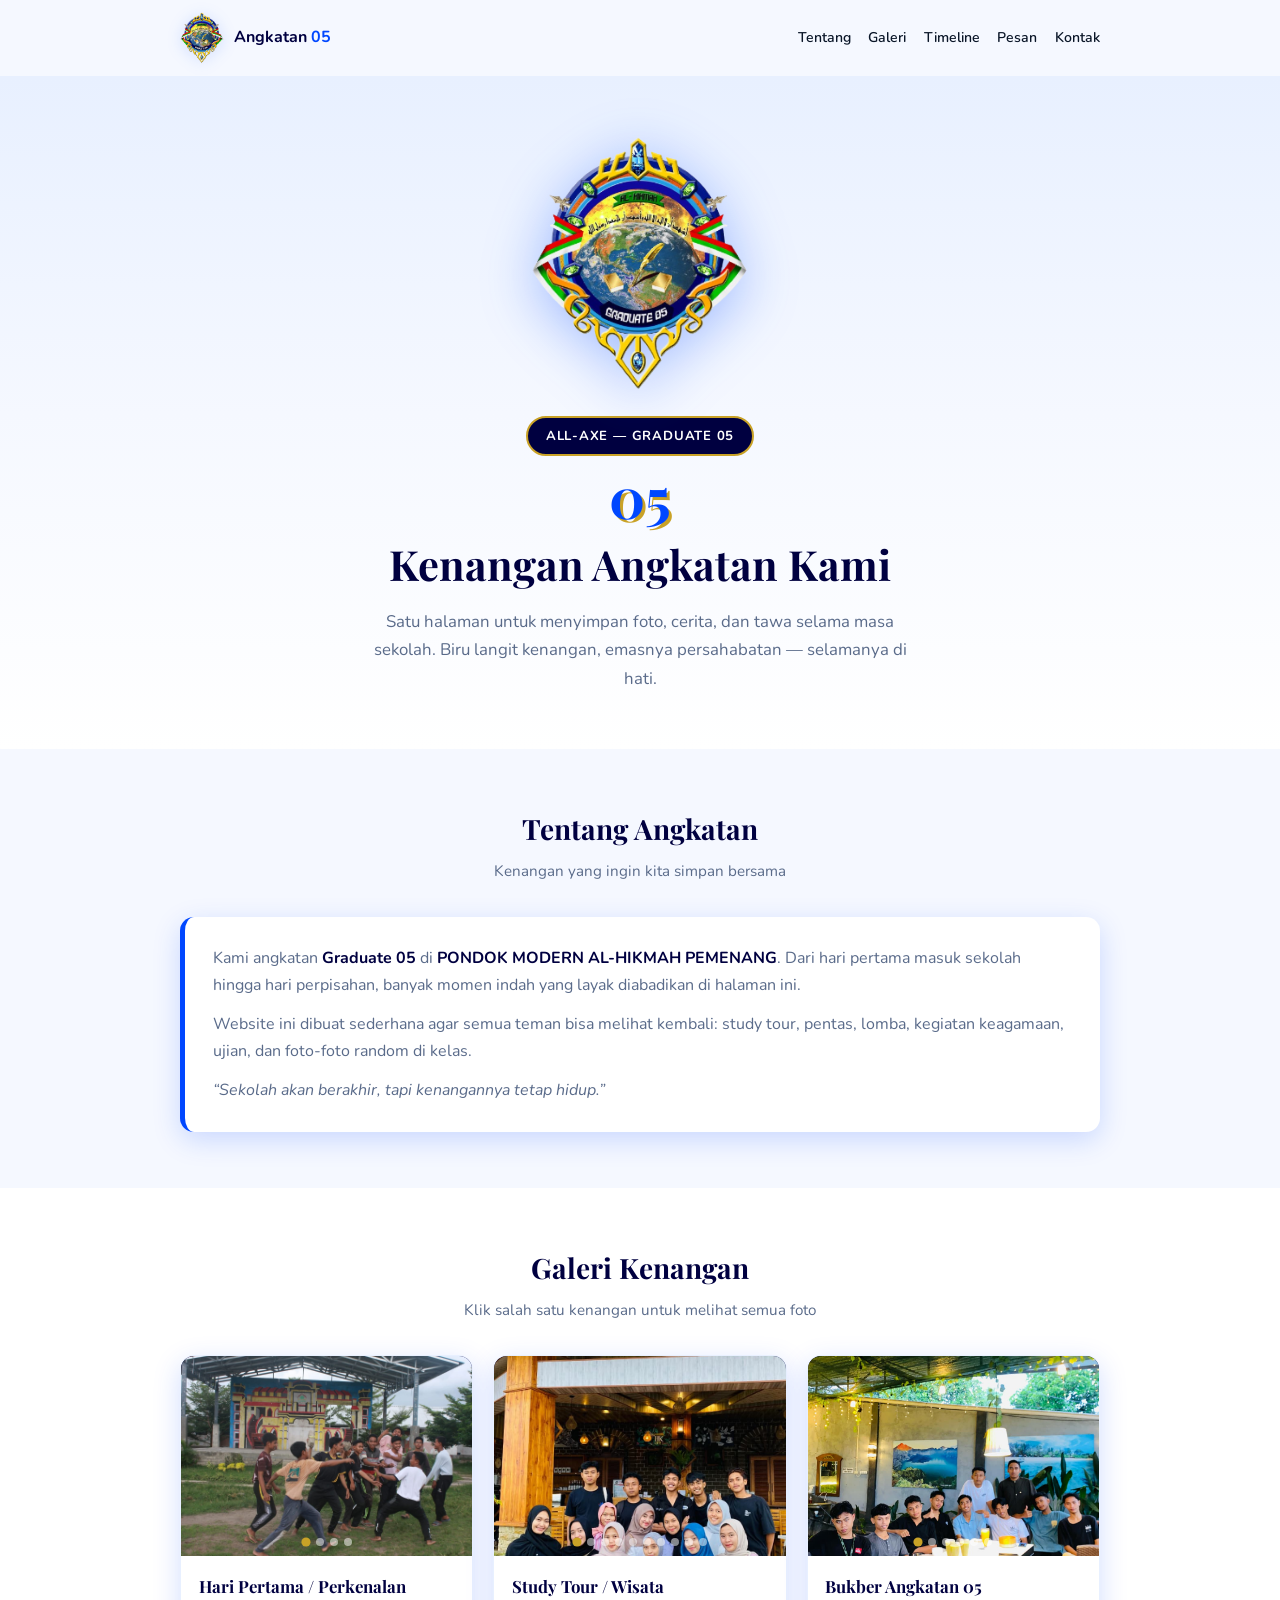
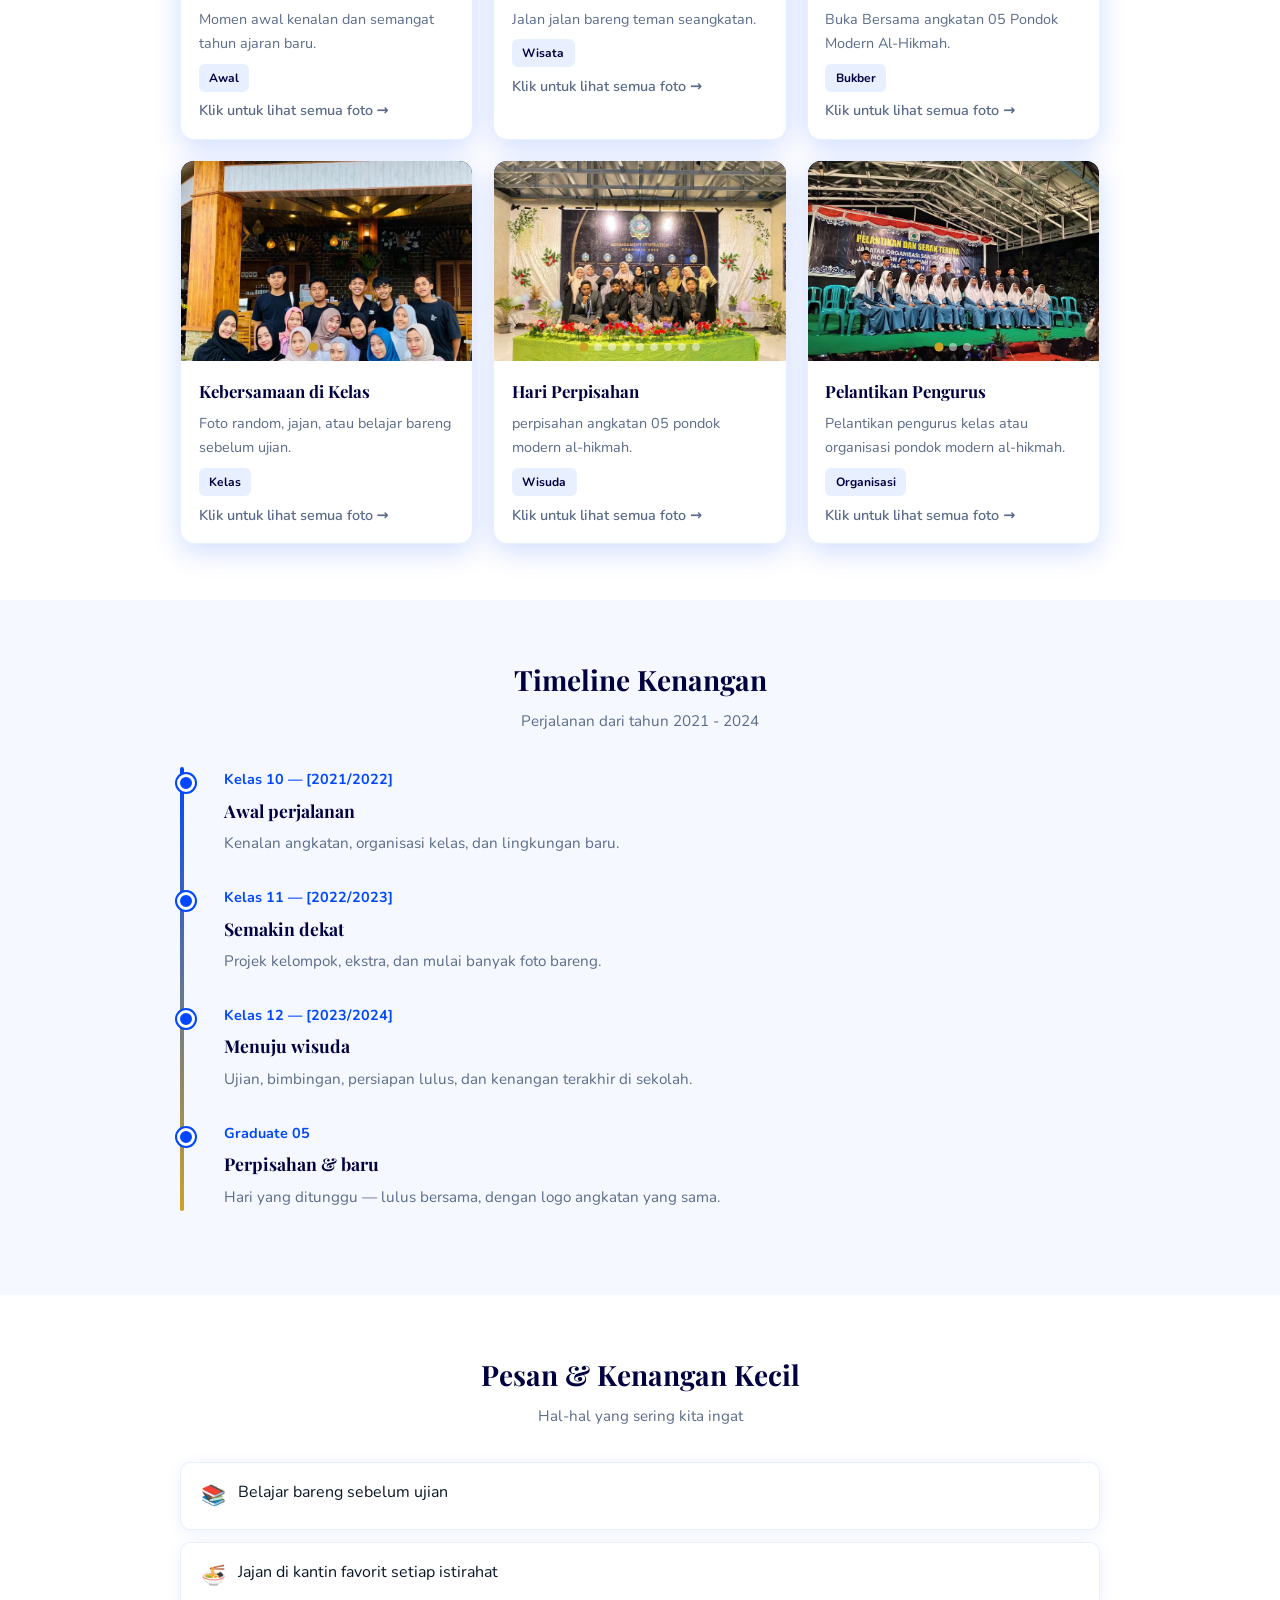
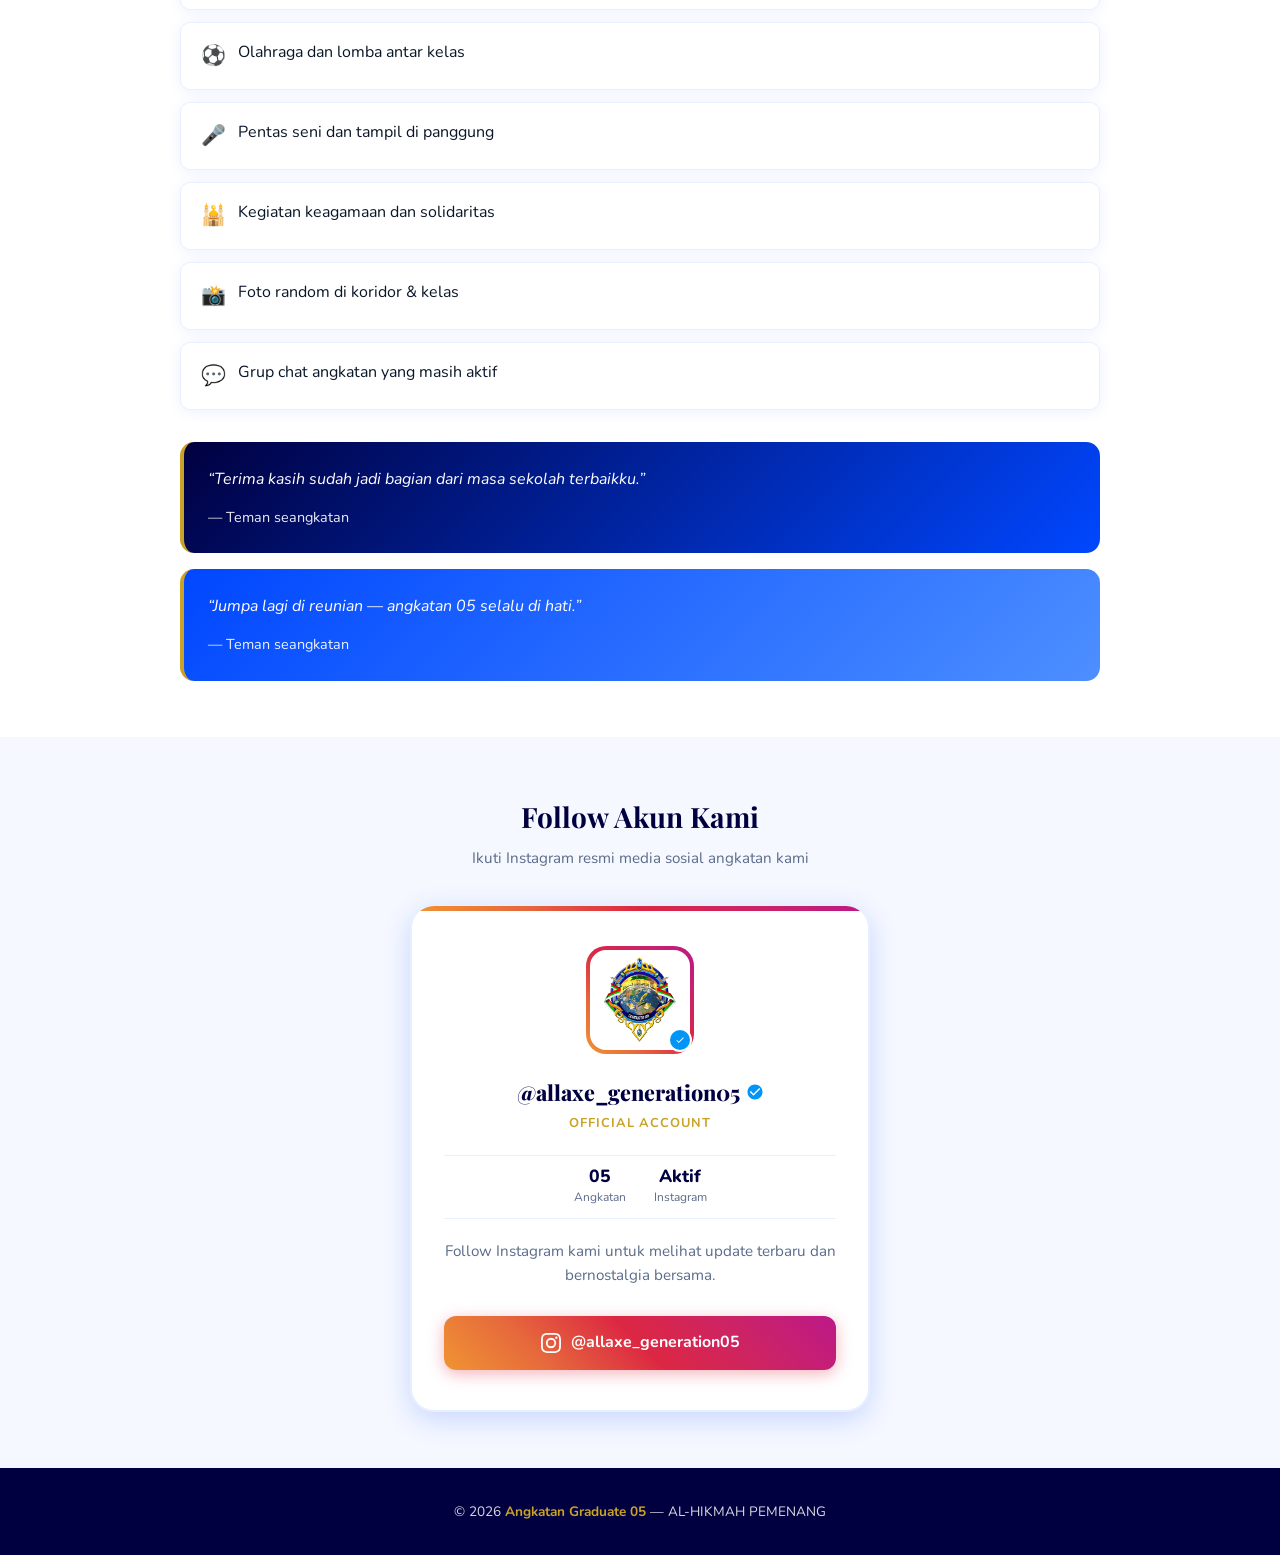
==== commit 0e034dfc: "mengubah logo website" ====
--- a/index.html
+++ b/index.html
@@ -6,6 +6,7 @@
   <meta name="viewport" content="width=device-width, initial-scale=1.0" />
   <meta name="description" content="Kenangan Angkatan All-Axe Graduate 05" />
   <title>All-Axe Graduate 05</title>
+  <link rel="icon" type="image/png" href="logo2.png" />
   <link rel="preconnect" href="https://fonts.googleapis.com" />
   <link rel="preconnect" href="https://fonts.gstatic.com" crossorigin />
   <link
@@ -99,13 +100,10 @@
     }
 
     .logo-img {
-      width: 52px;
+      width: auto;
       height: 52px;
       object-fit: contain;
-      border-radius: 50%;
-      background: var(--putih);
-      padding: 4px;
-      box-shadow: var(--bayang);
+      filter: drop-shadow(0 2px 8px rgba(0, 71, 255, 0.15));
     }
 
     .logo-text {
@@ -742,7 +740,7 @@
     .instagram-avatar-ring {
       width: 108px;
       height: 108px;
-      border-radius: 50%;
+      border-radius: 20px;
       padding: 4px;
       background: linear-gradient(45deg, #f09433 0%, #e6683c 25%, #dc2743 50%, #cc2366 75%, #bc1888 100%);
       display: flex;
@@ -753,10 +751,10 @@
     .instagram-avatar {
       width: 100%;
       height: 100%;
-      border-radius: 50%;
-      object-fit: cover;
+      border-radius: 16px;
+      object-fit: contain;
       background: var(--putih);
-      padding: 3px;
+      padding: 6px;
     }
 
     .instagram-badge {
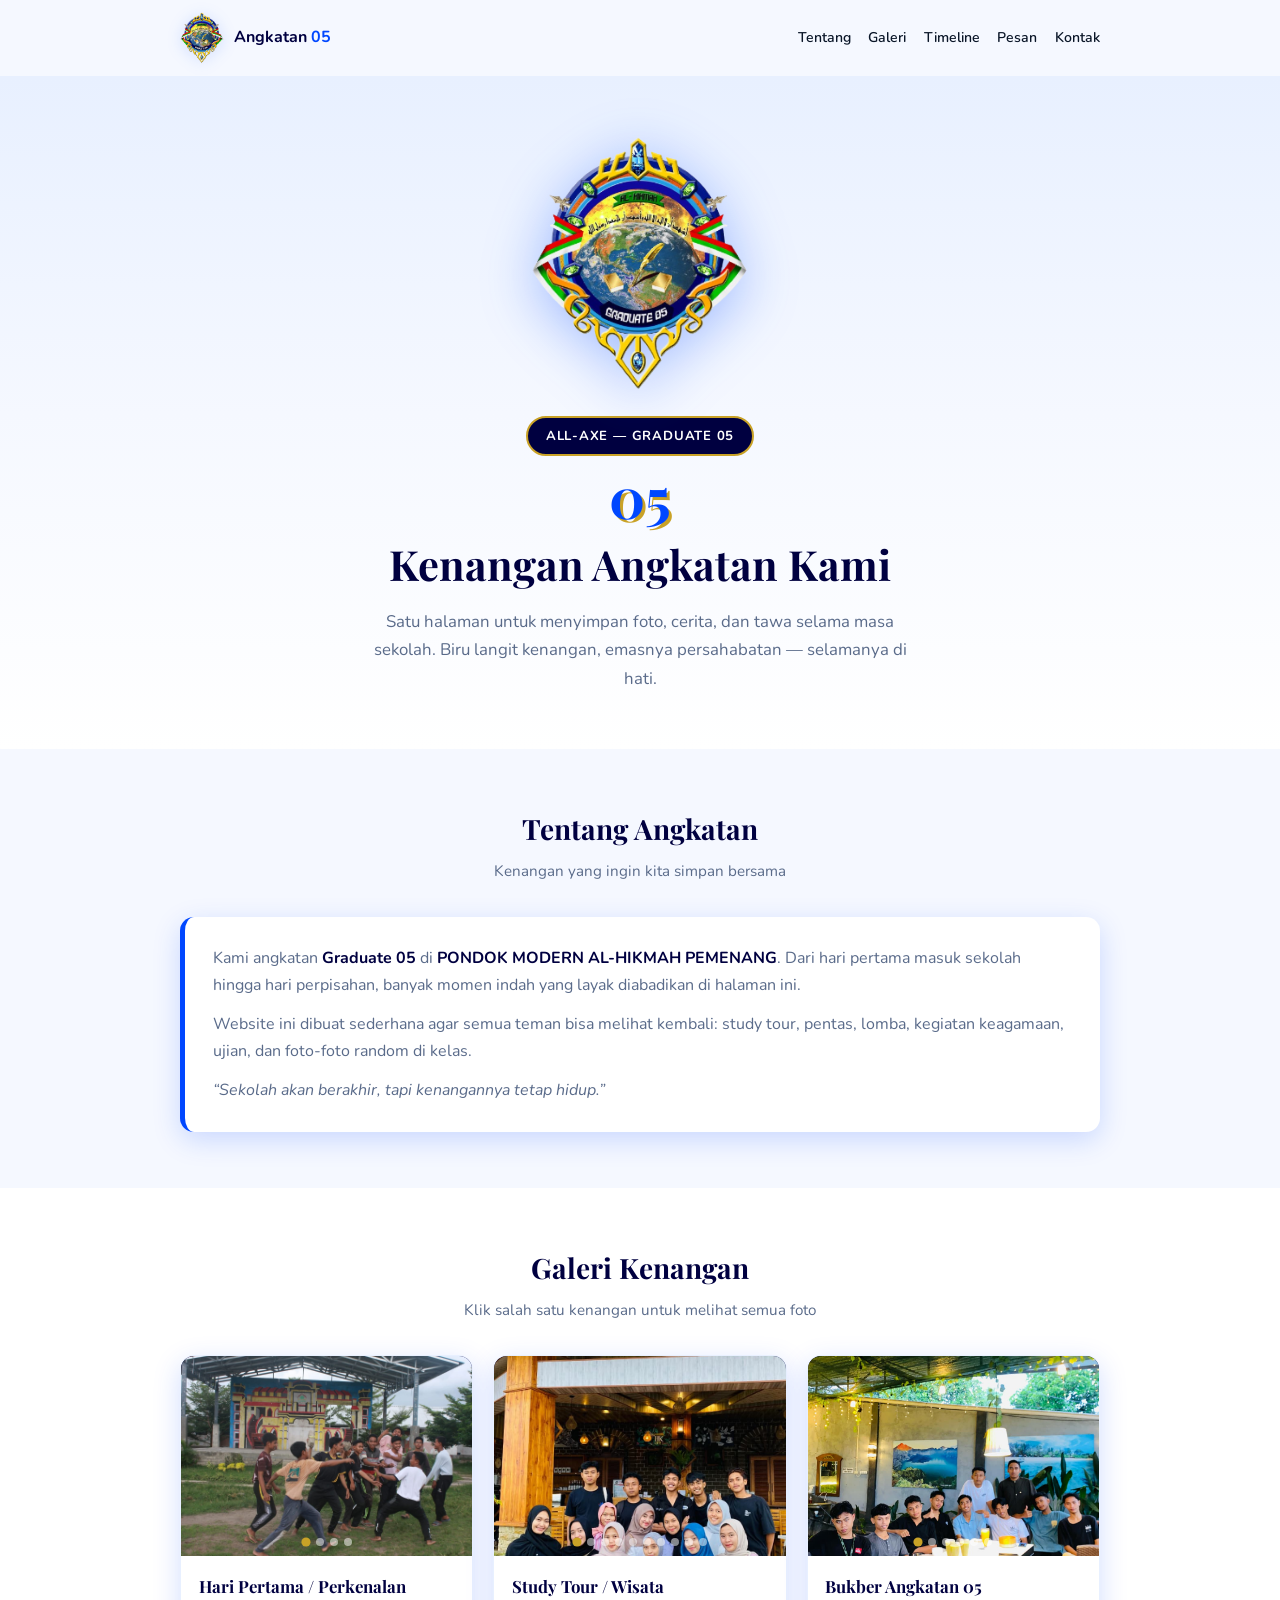
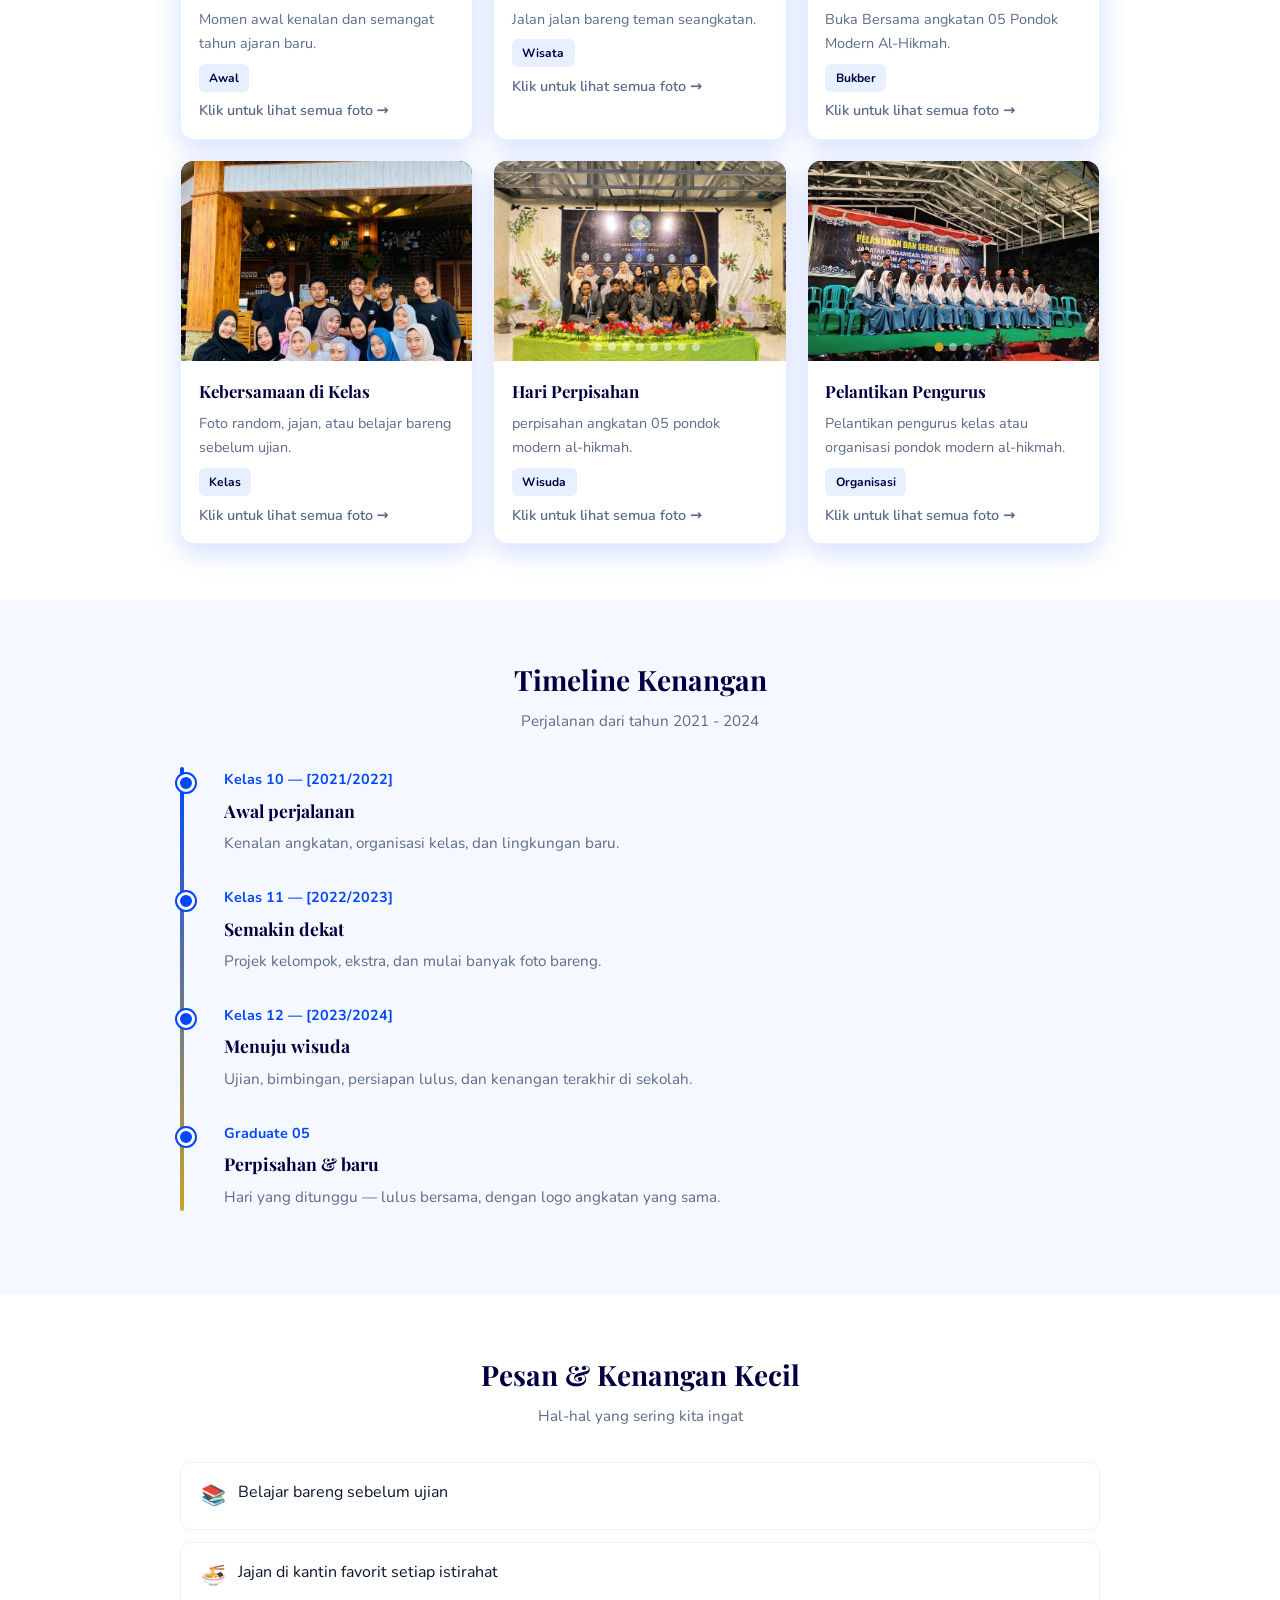
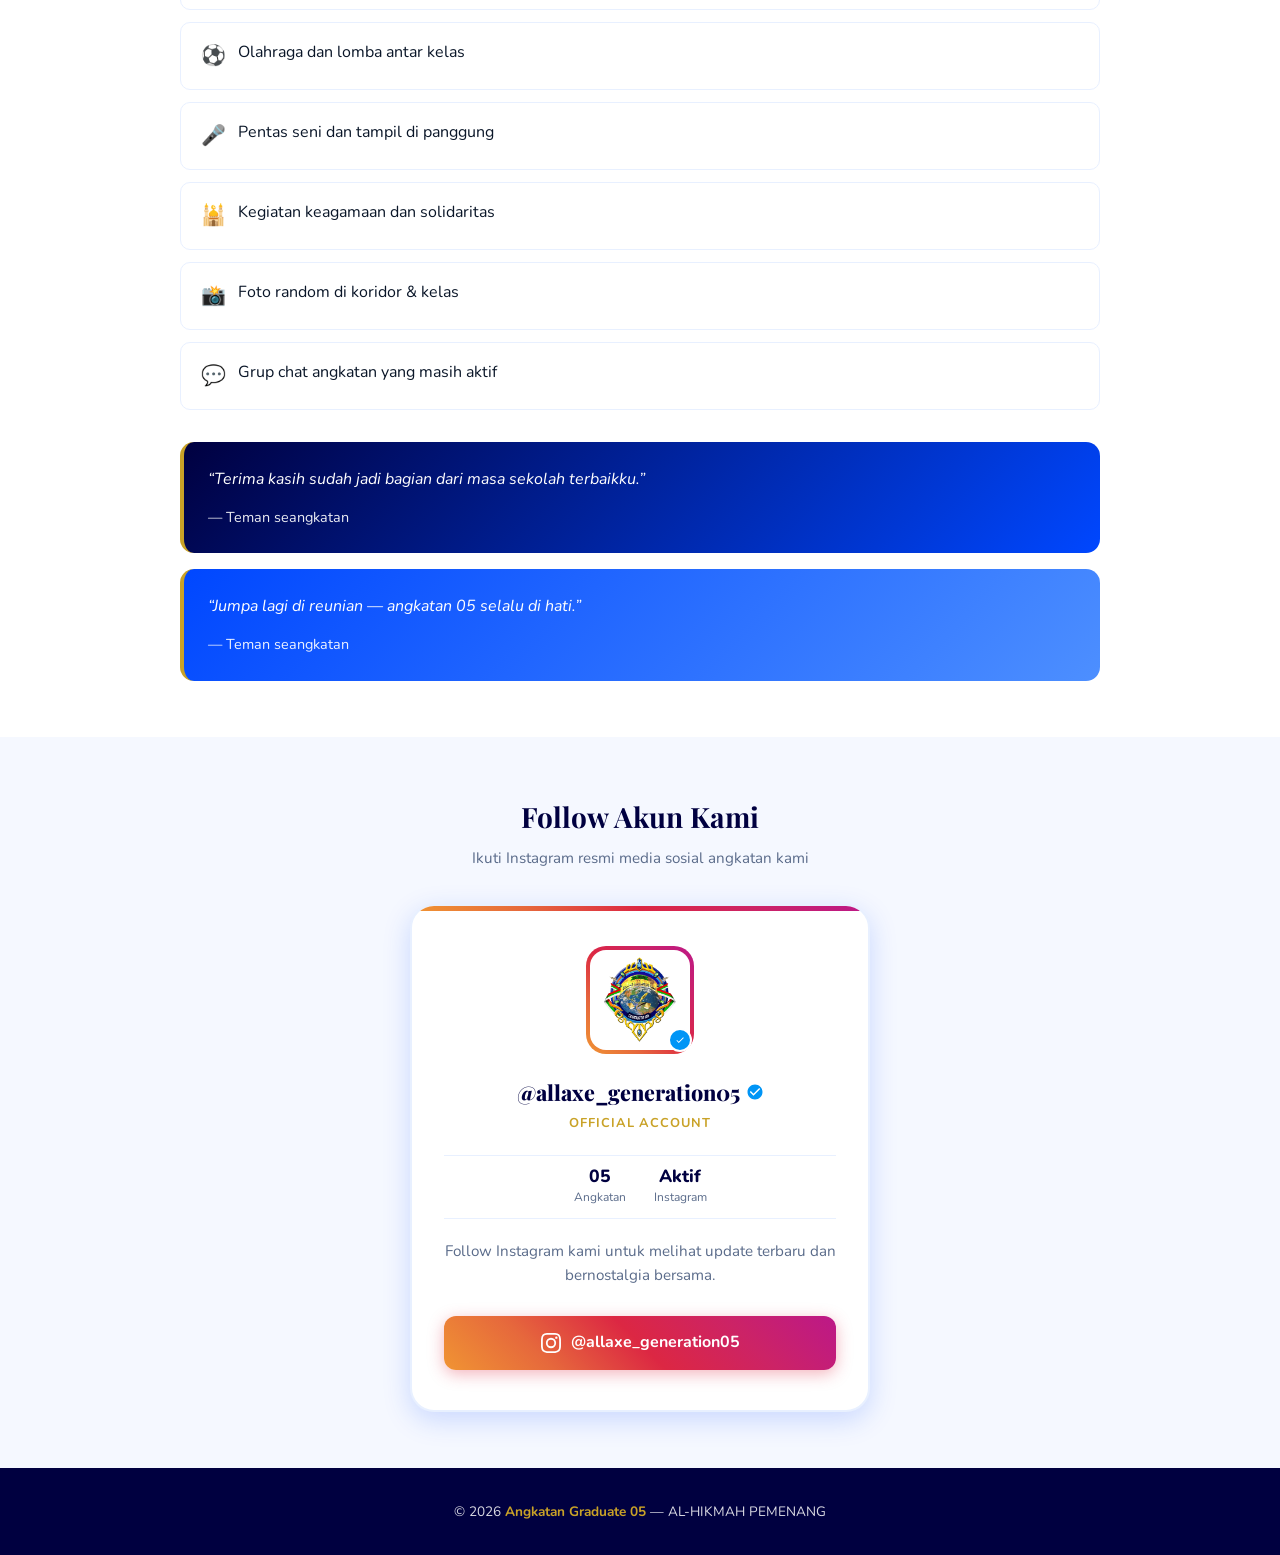
==== commit 2d9061f8: "merubah warna modal popup foto" ====
--- a/index.html
+++ b/index.html
@@ -341,7 +341,7 @@
       display: none;
       position: fixed;
       inset: 0;
-      background: rgba(10, 10, 15, 0.96);
+      background: rgba(10, 10, 15, 0.281);
       /* Sangat gelap, nyaris hitam pekat */
       z-index: 9999;
       align-items: center;
@@ -607,7 +607,7 @@
       background: var(--putih);
       padding: 1rem 1.25rem;
       border-radius: 10px;
-      box-shadow: 0 2px 14px rgba(0, 71, 255, 0.08);
+      box-shadow: 0 2px 14px rgba(255, 255, 255, 0.08);
       display: flex;
       gap: 0.75rem;
       align-items: flex-start;
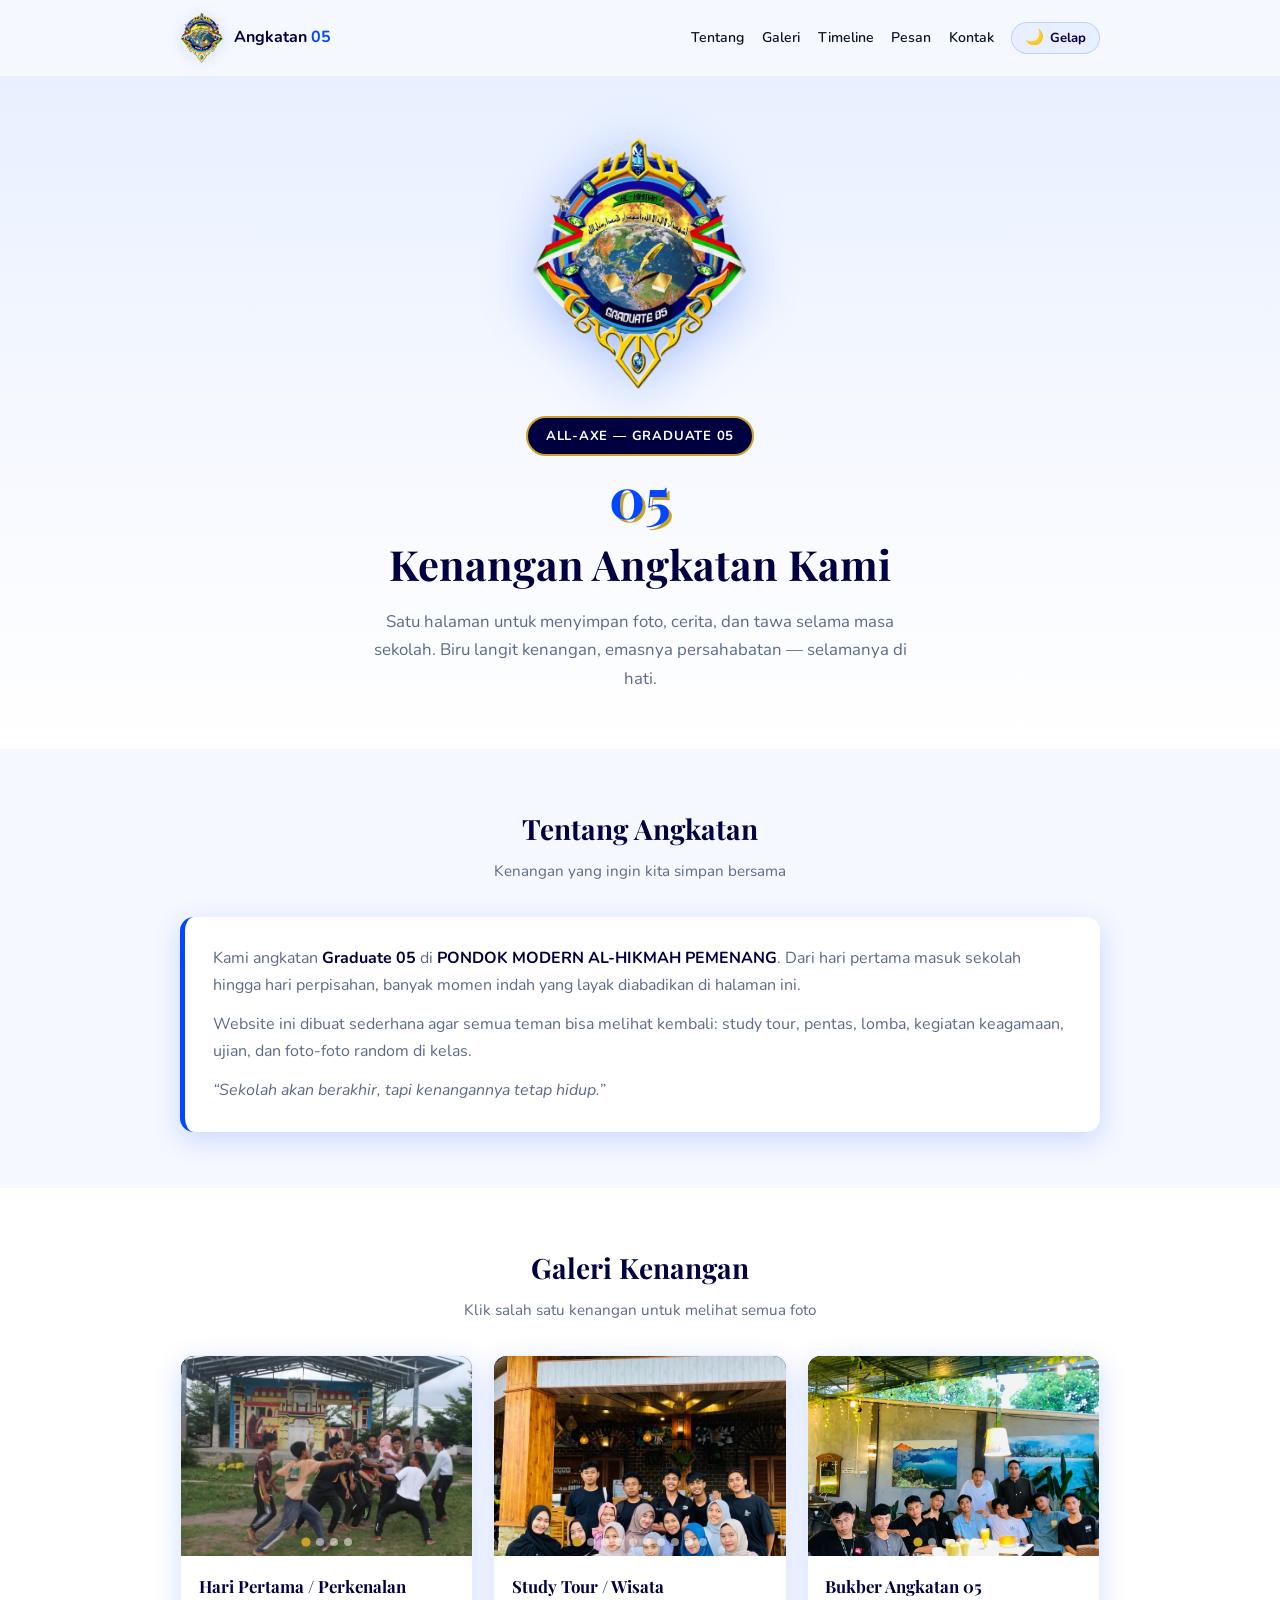
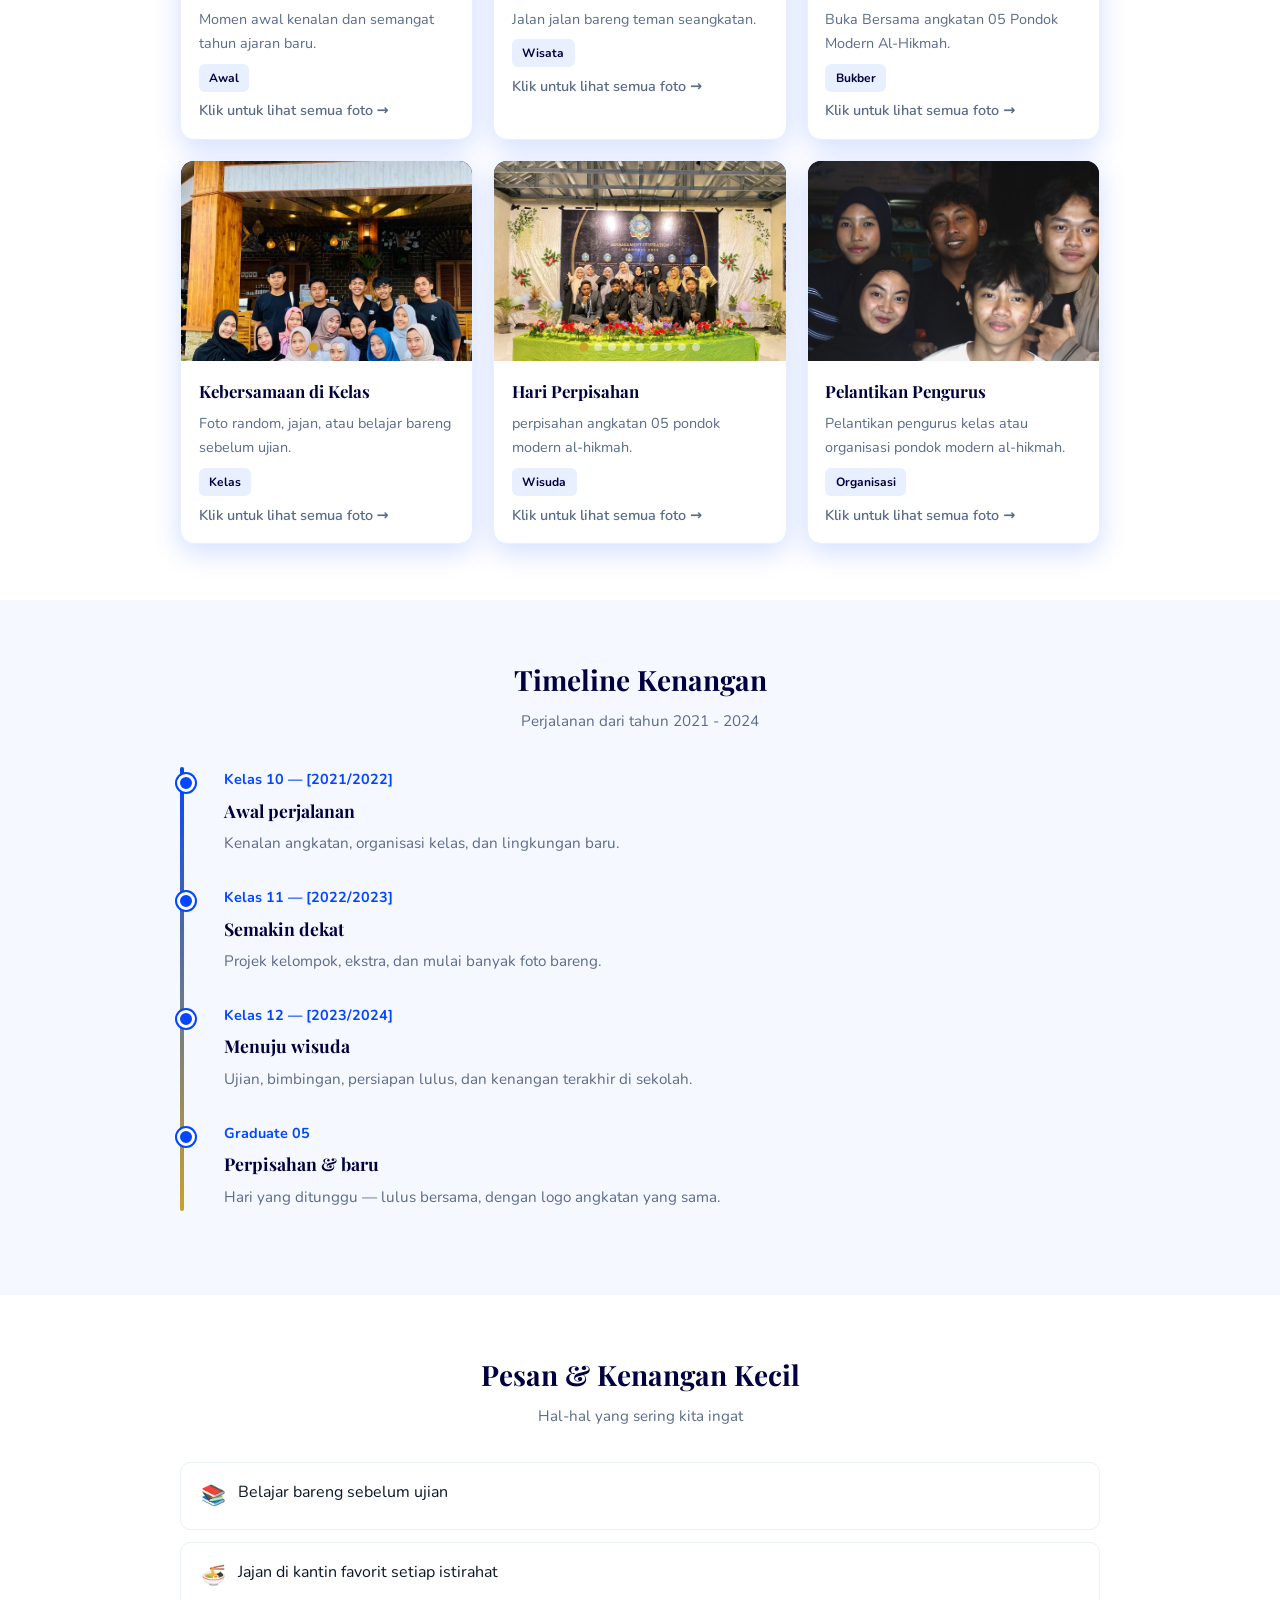
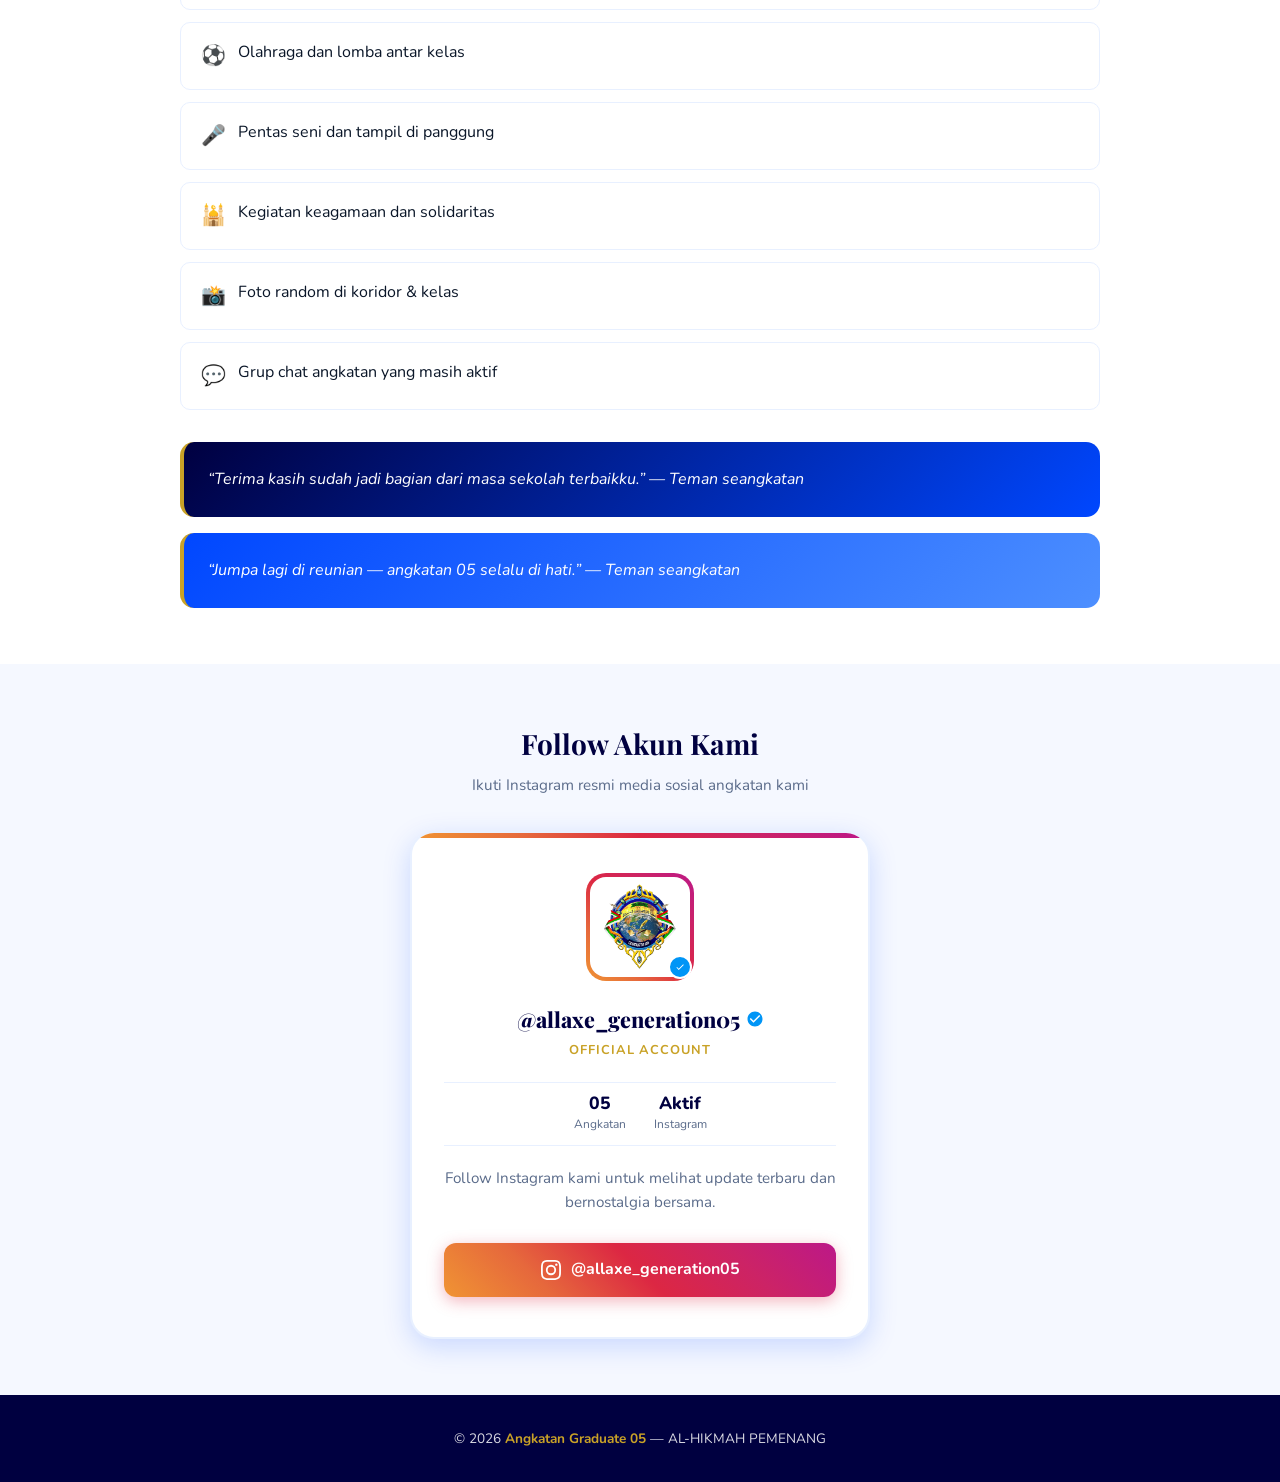
==== commit 62abb6ce: "keluarga 2" ====
--- a/index.html
+++ b/index.html
@@ -12,865 +12,29 @@
   <link
     href="https://fonts.googleapis.com/css2?family=Playfair+Display:wght@600;700&family=Nunito:wght@400;600;700&display=swap"
     rel="stylesheet" />
-  <style>
-    :root {
-      --biru-royal: #0047ff;
-      --biru-royal-gelap: #0036c4;
-      --biru-navy: #000040;
-      --biru-muda: #e8f0ff;
-      --emas: #c9a227;
-      --putih: #ffffff;
-      --krem: #f5f8ff;
-      --teks: #0a1628;
-      --abu: #5a6b8a;
-      --bayang: 0 8px 28px rgba(0, 71, 255, 0.18);
-      --radius: 14px;
-    }
-
-    * {
-      box-sizing: border-box;
-      margin: 0;
-      padding: 0;
-    }
-
-    html {
-      scroll-behavior: smooth;
-    }
-
-    body {
-      font-family: "Nunito", system-ui, sans-serif;
-      background: var(--krem);
-      color: var(--teks);
-      line-height: 1.7;
-    }
-
-    h1,
-    h2,
-    h3 {
-      font-family: "Playfair Display", Georgia, serif;
-    }
-
-    img {
-      max-width: 100%;
-      display: block;
-    }
-
-    a {
-      color: var(--biru-royal);
-      text-decoration: none;
-      font-weight: 600;
-    }
-
-    a:hover {
-      color: var(--biru-royal-gelap);
-    }
-
-    .container {
-      max-width: 960px;
-      margin: 0 auto;
-      padding: 0 1.25rem;
-    }
-
-    header {
-      position: sticky;
-      top: 0;
-      z-index: 50;
-      background: rgba(245, 248, 255, 0.96);
-      backdrop-filter: blur(10px);
-      border-bottom: 2px solid var(--biru-muda);
-    }
-
-    .nav-inner {
-      display: flex;
-      align-items: center;
-      justify-content: space-between;
-      padding: 0.75rem 1.25rem;
-      max-width: 960px;
-      margin: 0 auto;
-      flex-wrap: wrap;
-      gap: 0.75rem;
-    }
-
-    .logo-wrap {
-      display: flex;
-      align-items: center;
-      gap: 0.65rem;
-      text-decoration: none;
-      color: var(--biru-navy);
-    }
-
-    .logo-img {
-      width: auto;
-      height: 52px;
-      object-fit: contain;
-      filter: drop-shadow(0 2px 8px rgba(0, 71, 255, 0.15));
-    }
-
-    .logo-text {
-      font-weight: 700;
-      font-size: 1rem;
-    }
-
-    .logo-text strong {
-      color: var(--biru-royal);
-    }
-
-    nav {
-      display: flex;
-      gap: 1.1rem;
-      flex-wrap: wrap;
-    }
-
-    nav a {
-      font-size: 0.88rem;
-      color: var(--teks);
-      font-weight: 600;
-    }
-
-    nav a:hover {
-      color: var(--biru-royal);
-    }
-
-    .hero {
-      text-align: center;
-      padding: 3.5rem 1.25rem 3.5rem;
-      background: linear-gradient(180deg, var(--biru-muda) 0%, var(--krem) 50%, var(--putih) 100%);
-    }
-
-    .hero-logo-wrap {
-      margin: 0 auto 1.25rem;
-      width: min(220px, 60vw);
-    }
-
-    .hero-logo {
-      width: 100%;
-      height: auto;
-      object-fit: contain;
-      filter: drop-shadow(0 10px 28px rgba(0, 71, 255, 0.35));
-    }
-
-    .hero .badge {
-      display: inline-block;
-      background: var(--biru-navy);
-      color: var(--putih);
-      padding: 0.4rem 1.1rem;
-      border-radius: 999px;
-      font-size: 0.82rem;
-      font-weight: 700;
-      letter-spacing: 0.06em;
-      margin-bottom: 0.75rem;
-      border: 2px solid var(--emas);
-    }
-
-    .hero .tahun {
-      font-size: 3.5rem;
-      font-weight: 700;
-      color: var(--biru-royal);
-      text-shadow: 3px 3px 0 var(--emas);
-      line-height: 1;
-      margin-bottom: 0.35rem;
-      font-family: "Playfair Display", serif;
-    }
-
-    .hero h1 {
-      font-size: clamp(1.85rem, 5vw, 2.6rem);
-      color: var(--biru-navy);
-      margin-bottom: 0.5rem;
-    }
-
-    .hero .sub {
-      font-size: 1.05rem;
-      color: var(--abu);
-      max-width: 540px;
-      margin: 0 auto;
-    }
-
-    section {
-      padding: 3.5rem 0;
-    }
-
-    section.alt {
-      background: var(--putih);
-    }
-
-    .section-head {
-      text-align: center;
-      margin-bottom: 2rem;
-    }
-
-    .section-head h2 {
-      font-size: 1.75rem;
-      color: var(--biru-navy);
-      margin-bottom: 0.35rem;
-    }
-
-    .section-head p {
-      color: var(--abu);
-      font-size: 0.95rem;
-    }
-
-    .intro {
-      background: var(--putih);
-      padding: 1.75rem;
-      border-radius: var(--radius);
-      box-shadow: var(--bayang);
-      border-left: 5px solid var(--biru-royal);
-    }
-
-    .intro p {
-      margin-bottom: 0.75rem;
-      color: var(--abu);
-    }
-
-    .intro p:last-child {
-      margin-bottom: 0;
-    }
-
-    .intro strong {
-      color: var(--biru-navy);
-    }
-
-    .gallery {
-      display: grid;
-      grid-template-columns: repeat(auto-fill, minmax(260px, 1fr));
-      gap: 1.25rem;
-    }
-
-    .memory-card {
-      background: var(--putih);
-      border-radius: var(--radius);
-      overflow: hidden;
-      box-shadow: var(--bayang);
-      border: 1px solid var(--biru-muda);
-      transition: transform 0.2s;
-      cursor: pointer;
-    }
-
-    .memory-card:hover {
-      transform: translateY(-5px);
-    }
-
-    .memory-card>img {
-      width: 100%;
-      height: 200px;
-      object-fit: cover;
-      background: var(--biru-muda);
-    }
-
-    .slider-auto {
-      position: relative;
-      height: 200px;
-      background: var(--biru-navy);
-      overflow: hidden;
-      pointer-events: none;
-    }
-
-    .slider-auto img {
-      position: absolute;
-      inset: 0;
-      width: 100%;
-      height: 100%;
-      object-fit: cover;
-      opacity: 0;
-      transition: opacity 0.8s ease-in-out;
-    }
-
-    .slider-auto img.active {
-      opacity: 1;
-    }
-
-    .slider-dots {
-      position: absolute;
-      bottom: 10px;
-      left: 0;
-      right: 0;
-      display: flex;
-      justify-content: center;
-      gap: 6px;
-      z-index: 2;
-    }
-
-    .slider-dots span {
-      width: 8px;
-      height: 8px;
-      border-radius: 50%;
-      background: rgba(255, 255, 255, 0.5);
-      transition: background 0.3s;
-    }
-
-    .slider-dots span.active {
-      background: var(--emas);
-      transform: scale(1.15);
-    }
-
-    .memory-card .body {
-      padding: 1rem 1.1rem;
-    }
-
-    .memory-card h3 {
-      font-size: 1.05rem;
-      color: var(--biru-navy);
-      margin-bottom: 0.35rem;
-    }
-
-    .memory-card p {
-      font-size: 0.9rem;
-      color: var(--abu);
-    }
-
-    .memory-card .tag {
-      display: inline-block;
-      margin-top: 0.5rem;
-      font-size: 0.75rem;
-      background: var(--biru-muda);
-      color: var(--biru-navy);
-      padding: 0.25rem 0.65rem;
-      border-radius: 6px;
-      font-weight: 700;
-    }
-
-    .click-hint {
-      font-size: 0.78rem;
-      color: var(--biru-royal);
-      margin-top: 0.4rem;
-      font-weight: 600;
-    }
-
-    /* Modal popup foto - Sleek distraction-free Lightbox */
-    .modal-overlay {
-      display: none;
-      position: fixed;
-      inset: 0;
-      background: rgba(10, 10, 15, 0.281);
-      /* Sangat gelap, nyaris hitam pekat */
-      z-index: 9999;
-      align-items: center;
-      justify-content: center;
-      padding: 1rem;
-      backdrop-filter: blur(8px);
-      -webkit-backdrop-filter: blur(8px);
-    }
-
-    .modal-overlay.open {
-      display: flex;
-    }
-
-    .modal-box {
-      background: transparent;
-      /* Tidak ada background putih */
-      border-radius: 0;
-      max-width: 900px;
-      width: 100%;
-      max-height: 96vh;
-      overflow: hidden;
-      position: relative;
-      box-shadow: none;
-      /* Tidak ada bayangan kotak */
-      display: flex;
-      flex-direction: column;
-      align-items: center;
-    }
-
-    .modal-header {
-      display: flex;
-      justify-content: center;
-      align-items: center;
-      padding: 0.5rem 0;
-      background: transparent;
-      /* Transparan */
-      color: var(--putih);
-      width: 100%;
-      margin-bottom: 0.5rem;
-    }
-
-    .modal-header h3 {
-      font-size: 1.25rem;
-      color: var(--putih);
-      font-weight: 600;
-      text-shadow: 0 2px 4px rgba(0, 0, 0, 0.5);
-    }
-
-    .modal-close {
-      position: fixed;
-      top: 20px;
-      right: 25px;
-      background: rgba(255, 255, 255, 0.1);
-      border: 1px solid rgba(255, 255, 255, 0.2);
-      color: var(--putih);
-      font-size: 2rem;
-      line-height: 1;
-      cursor: pointer;
-      width: 46px;
-      height: 46px;
-      border-radius: 50%;
-      display: flex;
-      align-items: center;
-      justify-content: center;
-      transition: all 0.25s ease;
-      z-index: 10000;
-    }
-
-    .modal-close:hover {
-      background: rgba(255, 255, 255, 0.25);
-      color: #fff;
-      transform: scale(1.05);
-    }
-
-    .modal-slider {
-      position: relative;
-      height: min(550px, 62vh);
-      background: transparent;
-      width: 100%;
-      display: flex;
-      align-items: center;
-      justify-content: center;
-    }
-
-    .modal-slider img {
-      position: absolute;
-      max-width: 100%;
-      max-height: 100%;
-      width: auto;
-      height: auto;
-      object-fit: contain;
-      opacity: 0;
-      transition: opacity 0.35s;
-      border-radius: 12px;
-      box-shadow: 0 10px 40px rgba(0, 0, 0, 0.6);
-    }
-
-    .modal-slider img.active {
-      opacity: 1;
-    }
-
-    .modal-nav {
-      position: absolute;
-      top: 50%;
-      transform: translateY(-50%);
-      background: rgba(255, 255, 255, 0.12);
-      border: 1px solid rgba(255, 255, 255, 0.2);
-      width: 48px;
-      height: 48px;
-      border-radius: 50%;
-      font-size: 1.75rem;
-      cursor: pointer;
-      color: var(--putih);
-      z-index: 2;
-      display: flex;
-      align-items: center;
-      justify-content: center;
-      transition: all 0.25s ease;
-    }
-
-    .modal-nav:hover {
-      background: rgba(255, 255, 255, 0.25);
-      border-color: rgba(255, 255, 255, 0.4);
-      transform: translateY(-50%) scale(1.05);
-    }
-
-    .modal-nav.prev {
-      left: 10px;
-    }
-
-    .modal-nav.next {
-      right: 10px;
-    }
-
-    .modal-thumbs {
-      display: flex;
-      gap: 10px;
-      padding: 0.75rem 0.5rem;
-      overflow-x: auto;
-      background: transparent;
-      /* Hilangkan warna krem/abu kaku */
-      width: 100%;
-      max-width: 600px;
-      justify-content: center;
-      scrollbar-width: thin;
-      scrollbar-color: rgba(255, 255, 255, 0.2) transparent;
-    }
-
-    /* Kustom scrollbar untuk navigasi jempolan */
-    .modal-thumbs::-webkit-scrollbar {
-      height: 4px;
-    }
-
-    .modal-thumbs::-webkit-scrollbar-track {
-      background: transparent;
-    }
-
-    .modal-thumbs::-webkit-scrollbar-thumb {
-      background: rgba(255, 255, 255, 0.2);
-      border-radius: 2px;
-    }
-
-    .modal-thumbs img {
-      width: 56px;
-      height: 56px;
-      object-fit: cover;
-      border-radius: 6px;
-      cursor: pointer;
-      border: 2px solid transparent;
-      flex-shrink: 0;
-      opacity: 0.5;
-      transition: all 0.2s ease;
-    }
-
-    .modal-thumbs img:hover {
-      opacity: 0.8;
-    }
-
-    .modal-thumbs img.active-thumb {
-      border-color: var(--emas);
-      /* Bingkai emas mewah */
-      opacity: 1;
-      transform: scale(1.05);
-    }
-
-    .modal-desc {
-      padding: 0.5rem 1rem 0.25rem;
-      color: rgba(255, 255, 255, 0.95);
-      font-size: 1rem;
-      text-align: center;
-      max-width: 600px;
-      text-shadow: 0 1px 3px rgba(0, 0, 0, 0.5);
-    }
-
-    .modal-count {
-      text-align: center;
-      font-size: 0.85rem;
-      color: rgba(255, 255, 255, 0.6);
-      padding-bottom: 0.25rem;
-      text-shadow: 0 1px 2px rgba(0, 0, 0, 0.5);
-    }
-
-    .timeline {
-      position: relative;
-      padding-left: 1.5rem;
-    }
-
-    .timeline::before {
-      content: "";
-      position: absolute;
-      left: 0;
-      top: 0;
-      bottom: 0;
-      width: 4px;
-      background: linear-gradient(var(--biru-royal), var(--emas));
-      border-radius: 4px;
-    }
-
-    .timeline-item {
-      position: relative;
-      margin-bottom: 1.75rem;
-      padding-left: 1.25rem;
-    }
-
-    .timeline-item::before {
-      content: "";
-      position: absolute;
-      left: -1.7rem;
-      top: 0.45rem;
-      width: 12px;
-      height: 12px;
-      background: var(--biru-royal);
-      border: 3px solid var(--putih);
-      border-radius: 50%;
-      box-shadow: 0 0 0 2px var(--biru-royal);
-    }
-
-    .timeline-item .year {
-      font-weight: 700;
-      color: var(--biru-royal);
-      font-size: 0.9rem;
-      margin-bottom: 0.25rem;
-    }
-
-    .timeline-item h3 {
-      font-size: 1.1rem;
-      color: var(--biru-navy);
-      margin-bottom: 0.35rem;
-    }
-
-    .timeline-item p {
-      color: var(--abu);
-      font-size: 0.95rem;
-    }
-
-    .list-memories {
-      list-style: none;
-      display: grid;
-      gap: 0.75rem;
-    }
-
-    .list-memories li {
-      background: var(--putih);
-      padding: 1rem 1.25rem;
-      border-radius: 10px;
-      box-shadow: 0 2px 14px rgba(255, 255, 255, 0.08);
-      display: flex;
-      gap: 0.75rem;
-      align-items: flex-start;
-      border: 1px solid var(--biru-muda);
-    }
-
-    .list-memories .icon {
-      font-size: 1.25rem;
-      flex-shrink: 0;
-    }
-
-    .quotes {
-      display: grid;
-      gap: 1rem;
-      margin-top: 2rem;
-    }
-
-    .quote-box {
-      background: linear-gradient(135deg, var(--biru-navy) 0%, var(--biru-royal) 100%);
-      color: var(--putih);
-      padding: 1.5rem;
-      border-radius: var(--radius);
-      font-style: italic;
-      border-left: 4px solid var(--emas);
-    }
-
-    .quote-box.alt {
-      background: linear-gradient(135deg, var(--biru-royal) 0%, #4d8fff 100%);
-    }
-
-    .quote-box cite {
-      display: block;
-      margin-top: 0.75rem;
-      font-style: normal;
-      font-size: 0.9rem;
-      opacity: 0.92;
-    }
-
-    .contact-box {
-      text-align: center;
-      background: var(--putih);
-      padding: 2rem;
-      border-radius: var(--radius);
-      box-shadow: var(--bayang);
-      border: 2px solid var(--biru-muda);
-    }
-
-    .contact-box p {
-      color: var(--abu);
-      margin-bottom: 1rem;
-    }
-
-    .contact-logo {
-      width: 100px;
-      margin: 0 auto 1rem;
-      opacity: 0.95;
-    }
-
-    .btn {
-      display: inline-block;
-      background: var(--biru-royal);
-      color: var(--putih);
-      padding: 0.7rem 1.6rem;
-      border-radius: 8px;
-      font-weight: 700;
-      box-shadow: 0 4px 16px rgba(0, 71, 255, 0.35);
-    }
-
-    .btn:hover {
-      background: var(--biru-royal-gelap);
-      color: var(--putih);
-      text-decoration: none;
-    }
-
-    .btn-instagram {
-      background: linear-gradient(45deg, #f09433 0%, #e6683c 25%, #dc2743 50%, #cc2366 75%, #bc1888 100%);
-      box-shadow: 0 4px 16px rgba(220, 39, 67, 0.35);
-      color: var(--putih) !important;
-      display: inline-flex;
-      align-items: center;
-      gap: 8px;
-      transition: transform 0.2s, box-shadow 0.2s;
-    }
-
-    .btn-instagram:hover {
-      transform: translateY(-2px);
-      box-shadow: 0 6px 20px rgba(220, 39, 67, 0.5);
-      opacity: 0.95;
-    }
-
-    /* Instagram Card Styling */
-    .instagram-card {
-      max-width: 460px;
-      margin: 0 auto;
-      background: var(--putih);
-      border-radius: 24px;
-      padding: 2.5rem 2rem;
-      border: 2px solid var(--biru-muda);
-      box-shadow: var(--bayang);
-      display: flex;
-      flex-direction: column;
-      align-items: center;
-      text-align: center;
-      position: relative;
-      overflow: hidden;
-      transition: transform 0.3s cubic-bezier(0.175, 0.885, 0.32, 1.275), box-shadow 0.3s ease;
-    }
-
-    .instagram-card::before {
-      content: '';
-      position: absolute;
-      top: 0;
-      left: 0;
-      right: 0;
-      height: 5px;
-      background: linear-gradient(90deg, #f09433 0%, #e6683c 25%, #dc2743 50%, #cc2366 75%, #bc1888 100%);
-    }
-
-    .instagram-card:hover {
-      transform: translateY(-6px);
-      box-shadow: 0 16px 36px rgba(0, 71, 255, 0.22);
-    }
-
-    .instagram-avatar-container {
-      position: relative;
-      margin-bottom: 1.25rem;
-      display: inline-block;
-    }
-
-    .instagram-avatar-ring {
-      width: 108px;
-      height: 108px;
-      border-radius: 20px;
-      padding: 4px;
-      background: linear-gradient(45deg, #f09433 0%, #e6683c 25%, #dc2743 50%, #cc2366 75%, #bc1888 100%);
-      display: flex;
-      align-items: center;
-      justify-content: center;
-    }
-
-    .instagram-avatar {
-      width: 100%;
-      height: 100%;
-      border-radius: 16px;
-      object-fit: contain;
-      background: var(--putih);
-      padding: 6px;
-    }
-
-    .instagram-badge {
-      position: absolute;
-      bottom: 2px;
-      right: 2px;
-      background: #0095f6;
-      color: #fff;
-      border-radius: 50%;
-      width: 24px;
-      height: 24px;
-      display: flex;
-      align-items: center;
-      justify-content: center;
-      border: 2px solid var(--putih);
-      font-size: 10px;
-    }
-
-    .instagram-handle {
-      font-size: 1.35rem;
-      font-weight: 800;
-      color: var(--biru-navy);
-      margin-bottom: 0.15rem;
-      display: flex;
-      align-items: center;
-      gap: 6px;
-    }
-
-    .instagram-tagline {
-      font-size: 0.8rem;
-      color: var(--emas);
-      font-weight: 700;
-      letter-spacing: 0.08em;
-      text-transform: uppercase;
-      margin-bottom: 1.25rem;
-    }
-
-    .instagram-stats {
-      display: flex;
-      justify-content: center;
-      gap: 1.75rem;
-      margin-bottom: 1.25rem;
-      padding: 0.65rem 0;
-      border-top: 1px solid var(--biru-muda);
-      border-bottom: 1px solid var(--biru-muda);
-      width: 100%;
-    }
-
-    .stat-item {
-      display: flex;
-      flex-direction: column;
-    }
-
-    .stat-val {
-      font-weight: 800;
-      font-size: 1.1rem;
-      color: var(--biru-navy);
-      line-height: 1.2;
-    }
-
-    .stat-label {
-      font-size: 0.75rem;
-      color: var(--abu);
-    }
-
-    .instagram-bio {
-      font-size: 0.95rem;
-      color: var(--abu);
-      margin-bottom: 1.75rem;
-      line-height: 1.6;
-    }
-
-    .btn-follow {
-      width: 100%;
-      background: linear-gradient(45deg, #f09433 0%, #e6683c 25%, #dc2743 50%, #cc2366 75%, #bc1888 100%);
-      color: var(--putih) !important;
-      padding: 0.85rem 2rem;
-      border-radius: 12px;
-      font-weight: 700;
-      font-size: 1rem;
-      display: inline-flex;
-      align-items: center;
-      justify-content: center;
-      gap: 10px;
-      box-shadow: 0 4px 16px rgba(220, 39, 67, 0.35);
-      transition: all 0.3s cubic-bezier(0.175, 0.885, 0.32, 1.275);
-      text-decoration: none;
-      border: none;
-      cursor: pointer;
-    }
-
-    .btn-follow:hover {
-      transform: scale(1.03) translateY(-2px);
-      box-shadow: 0 8px 24px rgba(220, 39, 67, 0.5);
-    }
-
-    .btn-follow svg {
-      transition: transform 0.3s ease;
-    }
-
-    .btn-follow:hover svg {
-      transform: scale(1.15) rotate(8deg);
-    }
-
-    footer {
-      text-align: center;
-      padding: 2rem 1rem;
-      font-size: 0.85rem;
-      background: var(--biru-navy);
-      color: rgba(255, 255, 255, 0.85);
-    }
-
-    footer strong {
-      color: var(--emas);
-    }
-  </style>
+  <link rel="stylesheet" href="style.css" />
+
+  <!-- ============================================================
+       TAMBAHAN DARK MODE (1/3)
+       Script kecil ini dipasang di <head> supaya tema tersimpan
+       langsung terpasang SEBELUM halaman tampil.
+       Tujuannya: menghindari "kedip" putih saat refresh di mode gelap.
+       ============================================================ -->
+  <script>
+    (function () {
+      try {
+        var tema = localStorage.getItem("tema");
+        if (tema === "dark") {
+          document.documentElement.setAttribute("data-theme", "dark");
+        } else {
+          document.documentElement.setAttribute("data-theme", "light");
+        }
+      } catch (e) {
+        document.documentElement.setAttribute("data-theme", "light");
+      }
+    })();
+  </script>
+  <!-- ==================== AKHIR TAMBAHAN (1/3) ==================== -->
 </head>
 
 <body>
@@ -887,6 +51,17 @@
         <a href="#timeline">Timeline</a>
         <a href="#pesan">Pesan</a>
         <a href="#kontak">Kontak</a>
+
+        <!-- ============================================================
+             TAMBAHAN DARK MODE (2/3)
+             Tombol untuk berpindah mode terang <-> gelap.
+             Ikon dan tulisannya diganti otomatis oleh script di bawah.
+             ============================================================ -->
+        <button type="button" id="themeToggle" class="theme-toggle" aria-label="Ganti mode terang/gelap">
+          <span class="theme-icon">🌙</span>
+          <span class="theme-label">Gelap</span>
+        </button>
+        <!-- ==================== AKHIR TAMBAHAN (2/3) ==================== -->
       </nav>
     </div>
   </header>
@@ -1027,9 +202,9 @@
 
         <article class="memory-card">
           <div class="slider-auto" data-slider-auto data-interval="3000">
-            <img src="pelantikan1.jpeg" alt="Pelantikan 1" class="active" />
-            <img src="pelantikan2.jpeg" alt="Pelantikan 2" />
-            <img src="jurit1.jpeg" alt="Jurit 1" />
+            <img src="keluarg keddua ku.png" alt="Pelantikan 1" class="active" />
+            <!-- <img src="pelantikan2.jpeg" alt="Pelantikan 2" />
+            <img src="jurit1.jpeg" alt="Jurit 1" /> -->
             <div class="slider-dots"></div>
           </div>
           <div class="body">
@@ -1093,11 +268,11 @@
       <div class="quotes">
         <blockquote class="quote-box">
           “Terima kasih sudah jadi bagian dari masa sekolah terbaikku.”
-          <cite>— Teman seangkatan</cite>
+          — Teman seangkatan
         </blockquote>
         <blockquote class="quote-box alt">
           “Jumpa lagi di reunian — angkatan 05 selalu di hati.”
-          <cite>— Teman seangkatan</cite>
+          — Teman seangkatan
         </blockquote>
       </div>
     </div>
@@ -1318,6 +493,34 @@
     });
   </script>
 
+  <script>
+    (function () {
+      var root = document.documentElement;           // tag <html>
+      var btn = document.getElementById("themeToggle");
+      var icon = btn.querySelector(".theme-icon");   // emoji bulan / matahari
+      var label = btn.querySelector(".theme-label"); // tulisan "Gelap" / "Terang"
+
+      /* Pasang mode + perbarui tampilan tombol + simpan pilihannya */
+      function setTheme(mode) {
+        root.setAttribute("data-theme", mode);
+        icon.textContent = mode === "dark" ? "☀️" : "🌙";
+        label.textContent = mode === "dark" ? "Terang" : "Gelap";
+        try {
+          localStorage.setItem("tema", mode);
+        } catch (e) {
+          /* kalau localStorage diblokir browser, tema tetap jalan
+             hanya saja tidak tersimpan setelah refresh */
+        }
+      }
+      /* Samakan tampilan tombol dengan tema yang sudah dipasang di <head> */
+      setTheme(root.getAttribute("data-theme") === "dark" ? "dark" : "light");
+
+      /* Klik tombol = tukar mode */
+      btn.addEventListener("click", function () {
+        setTheme(root.getAttribute("data-theme") === "dark" ? "light" : "dark");
+      });
+    })();
+  </script>
+  <!-- ==================== AKHIR TAMBAHAN (3/3) ==================== -->
 </body>
-
 </html>
--- a/style.css
+++ b/style.css
@@ -0,0 +1,1010 @@
+:root {
+  --biru-royal: #0047ff;
+  --biru-royal-gelap: #0036c4;
+  --biru-navy: #000040;
+  --biru-muda: #e8f0ff;
+  --emas: #c9a227;
+  --putih: #ffffff;
+  --krem: #f5f8ff;
+  --teks: #0a1628;
+  --abu: #5a6b8a;
+  --bayang: 0 8px 28px rgba(0, 71, 255, 0.18);
+  --radius: 14px;
+}
+
+* {
+  box-sizing: border-box;
+  margin: 0;
+  padding: 0;
+}
+
+html {
+  scroll-behavior: smooth;
+}
+
+body {
+  font-family: "Nunito", system-ui, sans-serif;
+  background: var(--krem);
+  color: var(--teks);
+  line-height: 1.7;
+}
+
+h1,
+h2,
+h3 {
+  font-family: "Playfair Display", Georgia, serif;
+}
+
+img {
+  max-width: 100%;
+  display: block;
+}
+
+a {
+  color: var(--biru-royal);
+  text-decoration: none;
+  font-weight: 600;
+}
+
+a:hover {
+  color: var(--biru-royal-gelap);
+}
+
+.container {
+  max-width: 960px;
+  margin: 0 auto;
+  padding: 0 1.25rem;
+}
+
+header {
+  position: sticky;
+  top: 0;
+  z-index: 50;
+  background: rgba(245, 248, 255, 0.96);
+  backdrop-filter: blur(10px);
+  border-bottom: 2px solid var(--biru-muda);
+}
+
+.nav-inner {
+  display: flex;
+  align-items: center;
+  justify-content: space-between;
+  padding: 0.75rem 1.25rem;
+  max-width: 960px;
+  margin: 0 auto;
+  flex-wrap: wrap;
+  gap: 0.75rem;
+}
+
+.logo-wrap {
+  display: flex;
+  align-items: center;
+  gap: 0.65rem;
+  text-decoration: none;
+  color: var(--biru-navy);
+}
+
+.logo-img {
+  width: auto;
+  height: 52px;
+  object-fit: contain;
+  filter: drop-shadow(0 2px 8px rgba(0, 71, 255, 0.15));
+}
+
+.logo-text {
+  font-weight: 700;
+  font-size: 1rem;
+}
+
+.logo-text strong {
+  color: var(--biru-royal);
+}
+
+nav {
+  display: flex;
+  gap: 1.1rem;
+  flex-wrap: wrap;
+  /* TAMBAHAN DARK MODE: agar tombol sejajar rapi dengan link nav */
+  align-items: center;
+}
+
+nav a {
+  font-size: 0.88rem;
+  color: var(--teks);
+  font-weight: 600;
+}
+
+nav a:hover {
+  color: var(--biru-royal);
+}
+
+.hero {
+  text-align: center;
+  padding: 3.5rem 1.25rem 3.5rem;
+  background: linear-gradient(180deg, var(--biru-muda) 0%, var(--krem) 50%, var(--putih) 100%);
+}
+
+.hero-logo-wrap {
+  margin: 0 auto 1.25rem;
+  width: min(220px, 60vw);
+}
+
+.hero-logo {
+  width: 100%;
+  height: auto;
+  object-fit: contain;
+  filter: drop-shadow(0 10px 28px rgba(0, 71, 255, 0.35));
+}
+
+.hero .badge {
+  display: inline-block;
+  background: var(--biru-navy);
+  color: var(--putih);
+  padding: 0.4rem 1.1rem;
+  border-radius: 999px;
+  font-size: 0.82rem;
+  font-weight: 700;
+  letter-spacing: 0.06em;
+  margin-bottom: 0.75rem;
+  border: 2px solid var(--emas);
+}
+
+.hero .tahun {
+  font-size: 3.5rem;
+  font-weight: 700;
+  color: var(--biru-royal);
+  text-shadow: 3px 3px 0 var(--emas);
+  line-height: 1;
+  margin-bottom: 0.35rem;
+  font-family: "Playfair Display", serif;
+}
+
+.hero h1 {
+  font-size: clamp(1.85rem, 5vw, 2.6rem);
+  color: var(--biru-navy);
+  margin-bottom: 0.5rem;
+}
+
+.hero .sub {
+  font-size: 1.05rem;
+  color: var(--abu);
+  max-width: 540px;
+  margin: 0 auto;
+}
+
+section {
+  padding: 3.5rem 0;
+}
+
+section.alt {
+  background: var(--putih);
+}
+
+.section-head {
+  text-align: center;
+  margin-bottom: 2rem;
+}
+
+.section-head h2 {
+  font-size: 1.75rem;
+  color: var(--biru-navy);
+  margin-bottom: 0.35rem;
+}
+
+.section-head p {
+  color: var(--abu);
+  font-size: 0.95rem;
+}
+
+.intro {
+  background: var(--putih);
+  padding: 1.75rem;
+  border-radius: var(--radius);
+  box-shadow: var(--bayang);
+  border-left: 5px solid var(--biru-royal);
+}
+
+.intro p {
+  margin-bottom: 0.75rem;
+  color: var(--abu);
+}
+
+.intro p:last-child {
+  margin-bottom: 0;
+}
+
+.intro strong {
+  color: var(--biru-navy);
+}
+
+.gallery {
+  display: grid;
+  grid-template-columns: repeat(auto-fill, minmax(260px, 1fr));
+  gap: 1.25rem;
+}
+
+.memory-card {
+  background: var(--putih);
+  border-radius: var(--radius);
+  overflow: hidden;
+  box-shadow: var(--bayang);
+  border: 1px solid var(--biru-muda);
+  transition: transform 0.2s;
+  cursor: pointer;
+}
+
+.memory-card:hover {
+  transform: translateY(-5px);
+}
+
+.memory-card>img {
+  width: 100%;
+  height: 200px;
+  object-fit: cover;
+  background: var(--biru-muda);
+}
+
+.slider-auto {
+  position: relative;
+  height: 200px;
+  background: var(--biru-navy);
+  overflow: hidden;
+  pointer-events: none;
+}
+
+.slider-auto img {
+  position: absolute;
+  inset: 0;
+  width: 100%;
+  height: 100%;
+  object-fit: cover;
+  opacity: 0;
+  transition: opacity 0.8s ease-in-out;
+}
+
+.slider-auto img.active {
+  opacity: 1;
+}
+
+.slider-dots {
+  position: absolute;
+  bottom: 10px;
+  left: 0;
+  right: 0;
+  display: flex;
+  justify-content: center;
+  gap: 6px;
+  z-index: 2;
+}
+
+.slider-dots span {
+  width: 8px;
+  height: 8px;
+  border-radius: 50%;
+  background: rgba(255, 255, 255, 0.5);
+  transition: background 0.3s;
+}
+
+.slider-dots span.active {
+  background: var(--emas);
+  transform: scale(1.15);
+}
+
+.memory-card .body {
+  padding: 1rem 1.1rem;
+}
+
+.memory-card h3 {
+  font-size: 1.05rem;
+  color: var(--biru-navy);
+  margin-bottom: 0.35rem;
+}
+
+.memory-card p {
+  font-size: 0.9rem;
+  color: var(--abu);
+}
+
+.memory-card .tag {
+  display: inline-block;
+  margin-top: 0.5rem;
+  font-size: 0.75rem;
+  background: var(--biru-muda);
+  color: var(--biru-navy);
+  padding: 0.25rem 0.65rem;
+  border-radius: 6px;
+  font-weight: 700;
+}
+
+.click-hint {
+  font-size: 0.78rem;
+  color: var(--biru-royal);
+  margin-top: 0.4rem;
+  font-weight: 600;
+}
+
+/* Modal popup foto - Sleek distraction-free Lightbox */
+.modal-overlay {
+  display: none;
+  position: fixed;
+  inset: 0;
+  background: rgba(10, 10, 15, 0.281);
+  /* Sangat gelap, nyaris hitam pekat */
+  z-index: 9999;
+  align-items: center;
+  justify-content: center;
+  padding: 1rem;
+  backdrop-filter: blur(8px);
+  -webkit-backdrop-filter: blur(8px);
+}
+
+.modal-overlay.open {
+  display: flex;
+}
+
+.modal-box {
+  background: transparent;
+  /* Tidak ada background putih */
+  border-radius: 0;
+  max-width: 900px;
+  width: 100%;
+  max-height: 96vh;
+  overflow: hidden;
+  position: relative;
+  box-shadow: none;
+  /* Tidak ada bayangan kotak */
+  display: flex;
+  flex-direction: column;
+  align-items: center;
+}
+
+.modal-header {
+  display: flex;
+  justify-content: center;
+  align-items: center;
+  padding: 0.5rem 0;
+  background: transparent;
+  /* Transparan */
+  color: var(--putih);
+  width: 100%;
+  margin-bottom: 0.5rem;
+}
+
+.modal-header h3 {
+  font-size: 1.25rem;
+  color: var(--putih);
+  font-weight: 600;
+  text-shadow: 0 2px 4px rgba(0, 0, 0, 0.5);
+}
+
+.modal-close {
+  position: fixed;
+  top: 20px;
+  right: 25px;
+  background: rgba(255, 255, 255, 0.1);
+  border: 1px solid rgba(255, 255, 255, 0.2);
+  color: var(--putih);
+  font-size: 2rem;
+  line-height: 1;
+  cursor: pointer;
+  width: 46px;
+  height: 46px;
+  border-radius: 50%;
+  display: flex;
+  align-items: center;
+  justify-content: center;
+  transition: all 0.25s ease;
+  z-index: 10000;
+}
+
+.modal-close:hover {
+  background: rgba(255, 255, 255, 0.25);
+  color: #fff;
+  transform: scale(1.05);
+}
+
+.modal-slider {
+  position: relative;
+  height: min(550px, 62vh);
+  background: transparent;
+  width: 100%;
+  display: flex;
+  align-items: center;
+  justify-content: center;
+}
+
+.modal-slider img {
+  position: absolute;
+  max-width: 100%;
+  max-height: 100%;
+  width: auto;
+  height: auto;
+  object-fit: contain;
+  opacity: 0;
+  transition: opacity 0.35s;
+  border-radius: 12px;
+  box-shadow: 0 10px 40px rgba(0, 0, 0, 0.6);
+}
+
+.modal-slider img.active {
+  opacity: 1;
+}
+
+.modal-nav {
+  position: absolute;
+  top: 50%;
+  transform: translateY(-50%);
+  background: rgba(255, 255, 255, 0.12);
+  border: 1px solid rgba(255, 255, 255, 0.2);
+  width: 48px;
+  height: 48px;
+  border-radius: 50%;
+  font-size: 1.75rem;
+  cursor: pointer;
+  color: var(--putih);
+  z-index: 2;
+  display: flex;
+  align-items: center;
+  justify-content: center;
+  transition: all 0.25s ease;
+}
+
+.modal-nav:hover {
+  background: rgba(255, 255, 255, 0.25);
+  border-color: rgba(255, 255, 255, 0.4);
+  transform: translateY(-50%) scale(1.05);
+}
+
+.modal-nav.prev {
+  left: 10px;
+}
+
+.modal-nav.next {
+  right: 10px;
+}
+
+.modal-thumbs {
+  display: flex;
+  gap: 10px;
+  padding: 0.75rem 0.5rem;
+  overflow-x: auto;
+  background: transparent;
+  /* Hilangkan warna krem/abu kaku */
+  width: 100%;
+  max-width: 600px;
+  justify-content: center;
+  scrollbar-width: thin;
+  scrollbar-color: rgba(255, 255, 255, 0.2) transparent;
+}
+
+/* Kustom scrollbar untuk navigasi jempolan */
+.modal-thumbs::-webkit-scrollbar {
+  height: 4px;
+}
+
+.modal-thumbs::-webkit-scrollbar-track {
+  background: transparent;
+}
+
+.modal-thumbs::-webkit-scrollbar-thumb {
+  background: rgba(255, 255, 255, 0.2);
+  border-radius: 2px;
+}
+
+.modal-thumbs img {
+  width: 56px;
+  height: 56px;
+  object-fit: cover;
+  border-radius: 6px;
+  cursor: pointer;
+  border: 2px solid transparent;
+  flex-shrink: 0;
+  opacity: 0.5;
+  transition: all 0.2s ease;
+}
+
+.modal-thumbs img:hover {
+  opacity: 0.8;
+}
+
+.modal-thumbs img.active-thumb {
+  border-color: var(--emas);
+  /* Bingkai emas mewah */
+  opacity: 1;
+  transform: scale(1.05);
+}
+
+.modal-desc {
+  padding: 0.5rem 1rem 0.25rem;
+  color: rgba(255, 255, 255, 0.95);
+  font-size: 1rem;
+  text-align: center;
+  max-width: 600px;
+  text-shadow: 0 1px 3px rgba(0, 0, 0, 0.5);
+}
+
+.modal-count {
+  text-align: center;
+  font-size: 0.85rem;
+  color: rgba(255, 255, 255, 0.6);
+  padding-bottom: 0.25rem;
+  text-shadow: 0 1px 2px rgba(0, 0, 0, 0.5);
+}
+
+.timeline {
+  position: relative;
+  padding-left: 1.5rem;
+}
+
+.timeline::before {
+  content: "";
+  position: absolute;
+  left: 0;
+  top: 0;
+  bottom: 0;
+  width: 4px;
+  background: linear-gradient(var(--biru-royal), var(--emas));
+  border-radius: 4px;
+}
+
+.timeline-item {
+  position: relative;
+  margin-bottom: 1.75rem;
+  padding-left: 1.25rem;
+}
+
+.timeline-item::before {
+  content: "";
+  position: absolute;
+  left: -1.7rem;
+  top: 0.45rem;
+  width: 12px;
+  height: 12px;
+  background: var(--biru-royal);
+  border: 3px solid var(--putih);
+  border-radius: 50%;
+  box-shadow: 0 0 0 2px var(--biru-royal);
+}
+
+.timeline-item .year {
+  font-weight: 700;
+  color: var(--biru-royal);
+  font-size: 0.9rem;
+  margin-bottom: 0.25rem;
+}
+
+.timeline-item h3 {
+  font-size: 1.1rem;
+  color: var(--biru-navy);
+  margin-bottom: 0.35rem;
+}
+
+.timeline-item p {
+  color: var(--abu);
+  font-size: 0.95rem;
+}
+
+.list-memories {
+  list-style: none;
+  display: grid;
+  gap: 0.75rem;
+}
+
+.list-memories li {
+  background: var(--putih);
+  padding: 1rem 1.25rem;
+  border-radius: 10px;
+  box-shadow: 0 2px 14px rgba(255, 255, 255, 0.08);
+  display: flex;
+  gap: 0.75rem;
+  align-items: flex-start;
+  border: 1px solid var(--biru-muda);
+}
+
+.list-memories .icon {
+  font-size: 1.25rem;
+  flex-shrink: 0;
+}
+
+.quotes {
+  display: grid;
+  gap: 1rem;
+  margin-top: 2rem;
+}
+
+.quote-box {
+  background: linear-gradient(135deg, var(--biru-navy) 0%, var(--biru-royal) 100%);
+  color: var(--putih);
+  padding: 1.5rem;
+  border-radius: var(--radius);
+  font-style: italic;
+  border-left: 4px solid var(--emas);
+}
+
+.quote-box.alt {
+  background: linear-gradient(135deg, var(--biru-royal) 0%, #4d8fff 100%);
+}
+
+.quote-box cite {
+  display: block;
+  margin-top: 0.75rem;
+  font-style: normal;
+  font-size: 0.9rem;
+  opacity: 0.92;
+}
+
+.contact-box {
+  text-align: center;
+  background: var(--putih);
+  padding: 2rem;
+  border-radius: var(--radius);
+  box-shadow: var(--bayang);
+  border: 2px solid var(--biru-muda);
+}
+
+.contact-box p {
+  color: var(--abu);
+  margin-bottom: 1rem;
+}
+
+.contact-logo {
+  width: 100px;
+  margin: 0 auto 1rem;
+  opacity: 0.95;
+}
+
+.btn {
+  display: inline-block;
+  background: var(--biru-royal);
+  color: var(--putih);
+  padding: 0.7rem 1.6rem;
+  border-radius: 8px;
+  font-weight: 700;
+  box-shadow: 0 4px 16px rgba(0, 71, 255, 0.35);
+}
+
+.btn:hover {
+  background: var(--biru-royal-gelap);
+  color: var(--putih);
+  text-decoration: none;
+}
+
+.btn-instagram {
+  background: linear-gradient(45deg, #f09433 0%, #e6683c 25%, #dc2743 50%, #cc2366 75%, #bc1888 100%);
+  box-shadow: 0 4px 16px rgba(220, 39, 67, 0.35);
+  color: var(--putih) !important;
+  display: inline-flex;
+  align-items: center;
+  gap: 8px;
+  transition: transform 0.2s, box-shadow 0.2s;
+}
+
+.btn-instagram:hover {
+  transform: translateY(-2px);
+  box-shadow: 0 6px 20px rgba(220, 39, 67, 0.5);
+  opacity: 0.95;
+}
+
+/* Instagram Card Styling */
+.instagram-card {
+  max-width: 460px;
+  margin: 0 auto;
+  background: var(--putih);
+  border-radius: 24px;
+  padding: 2.5rem 2rem;
+  border: 2px solid var(--biru-muda);
+  box-shadow: var(--bayang);
+  display: flex;
+  flex-direction: column;
+  align-items: center;
+  text-align: center;
+  position: relative;
+  overflow: hidden;
+  transition: transform 0.3s cubic-bezier(0.175, 0.885, 0.32, 1.275), box-shadow 0.3s ease;
+}
+
+.instagram-card::before {
+  content: '';
+  position: absolute;
+  top: 0;
+  left: 0;
+  right: 0;
+  height: 5px;
+  background: linear-gradient(90deg, #f09433 0%, #e6683c 25%, #dc2743 50%, #cc2366 75%, #bc1888 100%);
+}
+
+.instagram-card:hover {
+  transform: translateY(-6px);
+  box-shadow: 0 16px 36px rgba(0, 71, 255, 0.22);
+}
+
+.instagram-avatar-container {
+  position: relative;
+  margin-bottom: 1.25rem;
+  display: inline-block;
+}
+
+.instagram-avatar-ring {
+  width: 108px;
+  height: 108px;
+  border-radius: 20px;
+  padding: 4px;
+  background: linear-gradient(45deg, #f09433 0%, #e6683c 25%, #dc2743 50%, #cc2366 75%, #bc1888 100%);
+  display: flex;
+  align-items: center;
+  justify-content: center;
+}
+
+.instagram-avatar {
+  width: 100%;
+  height: 100%;
+  border-radius: 16px;
+  object-fit: contain;
+  background: var(--putih);
+  padding: 6px;
+}
+
+.instagram-badge {
+  position: absolute;
+  bottom: 2px;
+  right: 2px;
+  background: #0095f6;
+  color: #fff;
+  border-radius: 50%;
+  width: 24px;
+  height: 24px;
+  display: flex;
+  align-items: center;
+  justify-content: center;
+  border: 2px solid var(--putih);
+  font-size: 10px;
+}
+
+.instagram-handle {
+  font-size: 1.35rem;
+  font-weight: 800;
+  color: var(--biru-navy);
+  margin-bottom: 0.15rem;
+  display: flex;
+  align-items: center;
+  gap: 6px;
+}
+
+.instagram-tagline {
+  font-size: 0.8rem;
+  color: var(--emas);
+  font-weight: 700;
+  letter-spacing: 0.08em;
+  text-transform: uppercase;
+  margin-bottom: 1.25rem;
+}
+
+.instagram-stats {
+  display: flex;
+  justify-content: center;
+  gap: 1.75rem;
+  margin-bottom: 1.25rem;
+  padding: 0.65rem 0;
+  border-top: 1px solid var(--biru-muda);
+  border-bottom: 1px solid var(--biru-muda);
+  width: 100%;
+}
+
+.stat-item {
+  display: flex;
+  flex-direction: column;
+}
+
+.stat-val {
+  font-weight: 800;
+  font-size: 1.1rem;
+  color: var(--biru-navy);
+  line-height: 1.2;
+}
+
+.stat-label {
+  font-size: 0.75rem;
+  color: var(--abu);
+}
+
+.instagram-bio {
+  font-size: 0.95rem;
+  color: var(--abu);
+  margin-bottom: 1.75rem;
+  line-height: 1.6;
+}
+
+.btn-follow {
+  width: 100%;
+  background: linear-gradient(45deg, #f09433 0%, #e6683c 25%, #dc2743 50%, #cc2366 75%, #bc1888 100%);
+  color: var(--putih) !important;
+  padding: 0.85rem 2rem;
+  border-radius: 12px;
+  font-weight: 700;
+  font-size: 1rem;
+  display: inline-flex;
+  align-items: center;
+  justify-content: center;
+  gap: 10px;
+  box-shadow: 0 4px 16px rgba(220, 39, 67, 0.35);
+  transition: all 0.3s cubic-bezier(0.175, 0.885, 0.32, 1.275);
+  text-decoration: none;
+  border: none;
+  cursor: pointer;
+}
+
+.btn-follow:hover {
+  transform: scale(1.03) translateY(-2px);
+  box-shadow: 0 8px 24px rgba(220, 39, 67, 0.5);
+}
+
+.btn-follow svg {
+  transition: transform 0.3s ease;
+}
+
+.btn-follow:hover svg {
+  transform: scale(1.15) rotate(8deg);
+}
+
+footer {
+  text-align: center;
+  padding: 2rem 1rem;
+  font-size: 0.85rem;
+  background: var(--biru-navy);
+  color: rgba(255, 255, 255, 0.85);
+}
+
+footer strong {
+  color: var(--emas);
+}
+
+/* ============================================================
+   TAMBAHAN DARK MODE — MULAI DARI SINI
+   Semua kode di atas tidak ada yang diubah (kecuali 1 baris
+   align-items pada "nav" agar tombol sejajar).
+   Blok di bawah hanya AKTIF kalau tag <html> punya
+   atribut data-theme="dark" (diatur oleh tombol di index.html).
+   ============================================================ */
+
+/* ---------- 1. Tampilan tombol ganti mode ---------- */
+.theme-toggle {
+  display: inline-flex;
+  align-items: center;
+  gap: 6px;
+  font-family: inherit;
+  font-size: 0.82rem;
+  font-weight: 700;
+  color: var(--biru-navy);
+  background: var(--biru-muda);
+  border: 1px solid rgba(0, 71, 255, 0.18);
+  padding: 0.35rem 0.8rem;
+  border-radius: 999px;
+  cursor: pointer;
+  transition: background 0.2s, transform 0.2s, color 0.2s;
+}
+
+.theme-toggle:hover {
+  transform: translateY(-1px);
+  background: var(--biru-royal);
+  color: var(--putih);
+}
+
+.theme-icon {
+  font-size: 0.95rem;
+  line-height: 1;
+}
+
+/* ---------- 2. Transisi halus saat pindah mode ---------- */
+body,
+header,
+.hero,
+section.alt,
+.intro,
+.memory-card,
+.list-memories li,
+.instagram-card,
+footer {
+  transition: background-color 0.3s ease, color 0.3s ease, border-color 0.3s ease;
+}
+
+/* ---------- 3. Palet warna mode gelap ----------
+   Warna dibuat abu-biru lembut (bukan hitam pekat)
+   supaya nuansa biru–emas aslinya tetap terasa.
+   Cukup ubah angka di sini kalau mau lebih terang/gelap. */
+:root[data-theme="dark"] {
+  --biru-royal: #5c8aff;          /* biru dibikin lebih terang agar terbaca */
+  --biru-royal-gelap: #82a6ff;
+  --biru-muda: #273356;           /* dipakai untuk garis/border & badge */
+  --krem: #171f36;                /* warna latar utama halaman */
+  --emas: #e3bd4d;                /* emas sedikit lebih cerah */
+  --teks: #e9eefc;
+  --abu: #a3b3d2;                 /* warna paragraf */
+  --bayang: 0 8px 26px rgba(0, 0, 0, 0.42);
+
+  /* variabel baru khusus mode gelap */
+  --permukaan: #222c49;           /* latar kartu */
+  --permukaan-2: #1c2440;         /* latar section .alt */
+  --judul: #cfe0ff;               /* warna semua judul */
+}
+
+/* ---------- 4. Latar halaman & header ---------- */
+:root[data-theme="dark"] body {
+  background: var(--krem);
+  color: var(--teks);
+}
+
+:root[data-theme="dark"] header {
+  background: rgba(23, 31, 54, 0.94);
+}
+
+:root[data-theme="dark"] .hero {
+  background: linear-gradient(180deg, #223055 0%, var(--krem) 55%, #141b30 100%);
+}
+
+:root[data-theme="dark"] section.alt {
+  background: var(--permukaan-2);
+}
+
+/* ---------- 5. Semua kartu / kotak putih jadi biru gelap ---------- */
+:root[data-theme="dark"] .intro,
+:root[data-theme="dark"] .memory-card,
+:root[data-theme="dark"] .list-memories li,
+:root[data-theme="dark"] .instagram-card,
+:root[data-theme="dark"] .contact-box {
+  background: var(--permukaan);
+  border-color: var(--biru-muda);
+}
+
+:root[data-theme="dark"] .list-memories li {
+  box-shadow: 0 2px 14px rgba(0, 0, 0, 0.25);
+}
+
+/* ---------- 6. Judul & teks tebal (aslinya navy, jadi tak terbaca) ---------- */
+:root[data-theme="dark"] .logo-wrap,
+:root[data-theme="dark"] .hero h1,
+:root[data-theme="dark"] .section-head h2,
+:root[data-theme="dark"] .intro strong,
+:root[data-theme="dark"] .memory-card h3,
+:root[data-theme="dark"] .memory-card .tag,
+:root[data-theme="dark"] .timeline-item h3,
+:root[data-theme="dark"] .instagram-handle,
+:root[data-theme="dark"] .stat-val {
+  color: var(--judul);
+}
+
+:root[data-theme="dark"] .theme-toggle {
+  color: var(--judul);
+  border-color: rgba(255, 255, 255, 0.14);
+}
+
+/* ---------- 7. Badge hero, kutipan, titik timeline ---------- */
+:root[data-theme="dark"] .hero .badge {
+  background: #2a3760;
+  color: #ffffff;
+}
+
+:root[data-theme="dark"] .quote-box {
+  background: linear-gradient(135deg, #253256 0%, #3d67d6 100%);
+}
+
+:root[data-theme="dark"] .quote-box.alt {
+  background: linear-gradient(135deg, #3d67d6 0%, #6d9aff 100%);
+}
+
+:root[data-theme="dark"] .timeline-item::before {
+  /* lingkaran timeline: cincin putih diganti warna latar */
+  border-color: var(--permukaan-2);
+}
+
+/* ---------- 8. Popup foto & footer ---------- */
+:root[data-theme="dark"] .modal-overlay {
+  background: rgba(8, 11, 20, 0.55);
+}
+
+:root[data-theme="dark"] footer {
+  background: #121929;
+}
+
+/* ============================================================
+   TAMBAHAN DARK MODE — SELESAI
+   ============================================================ */
